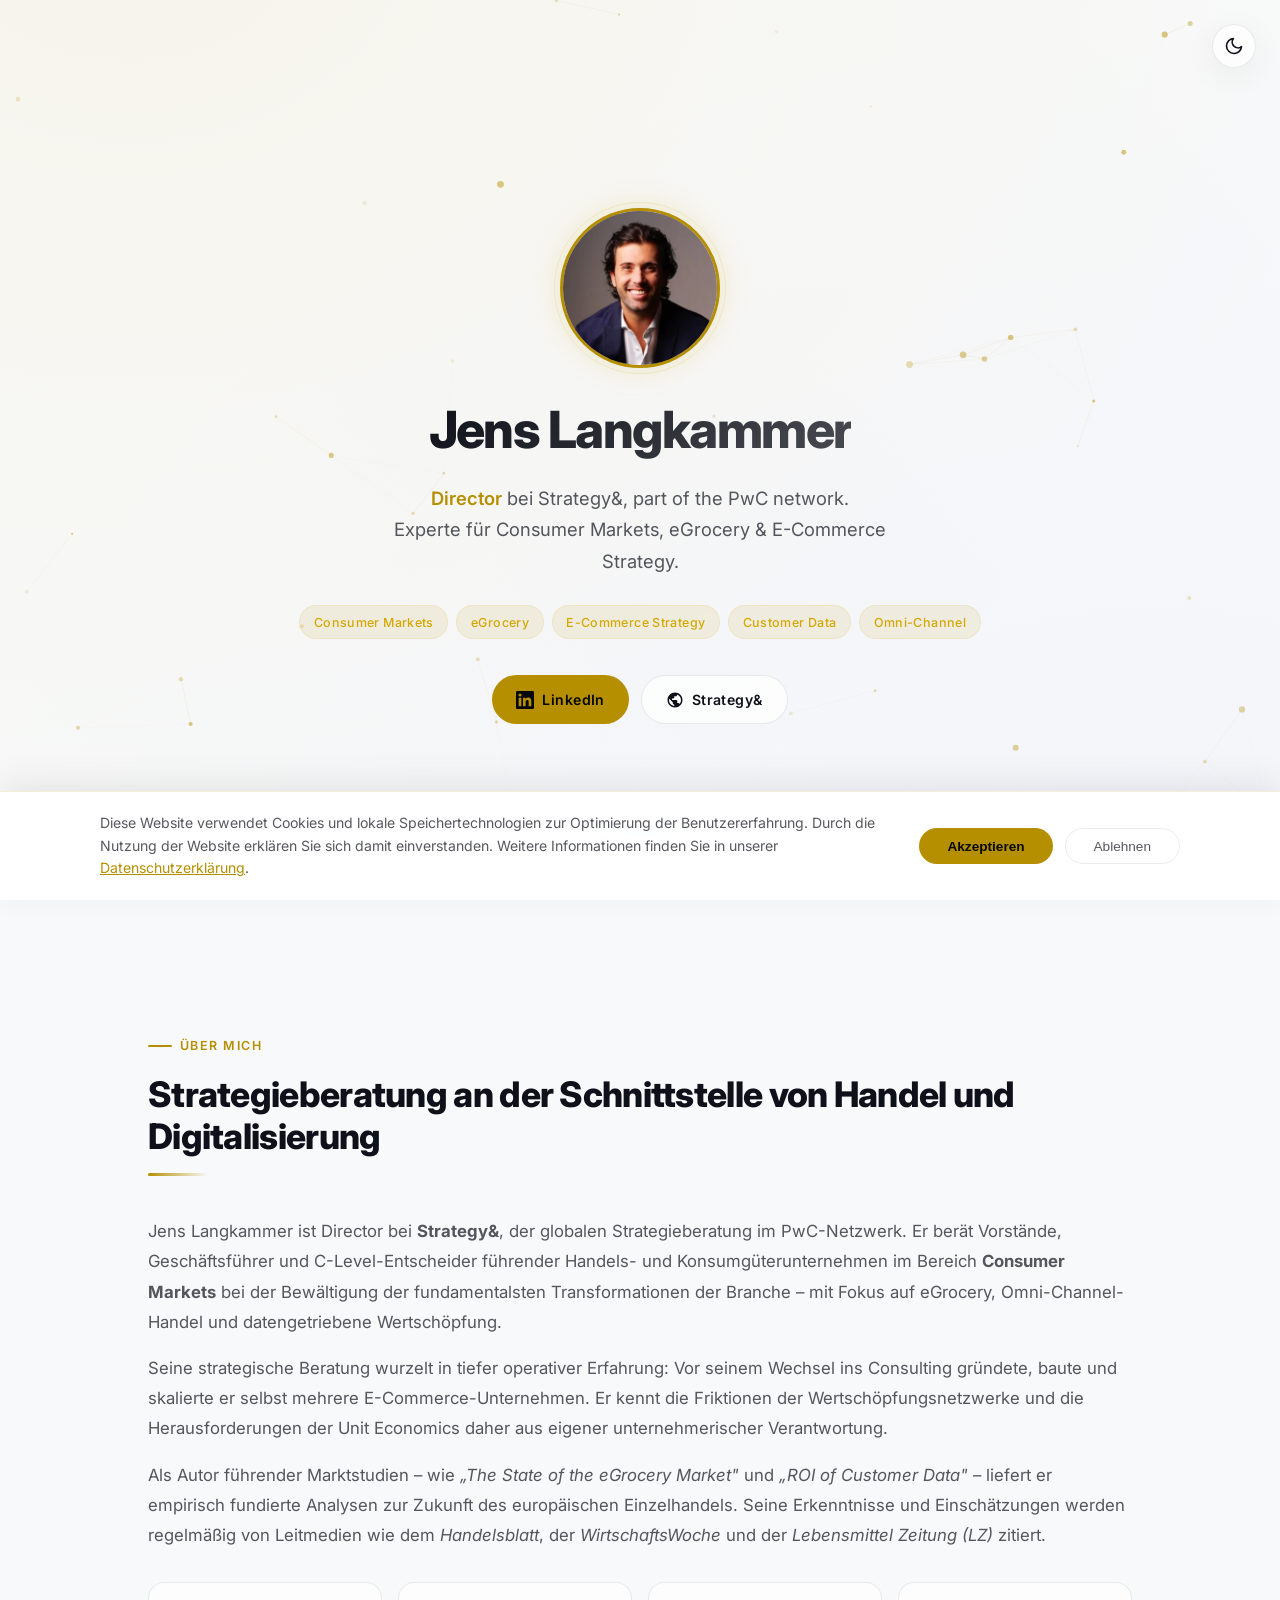
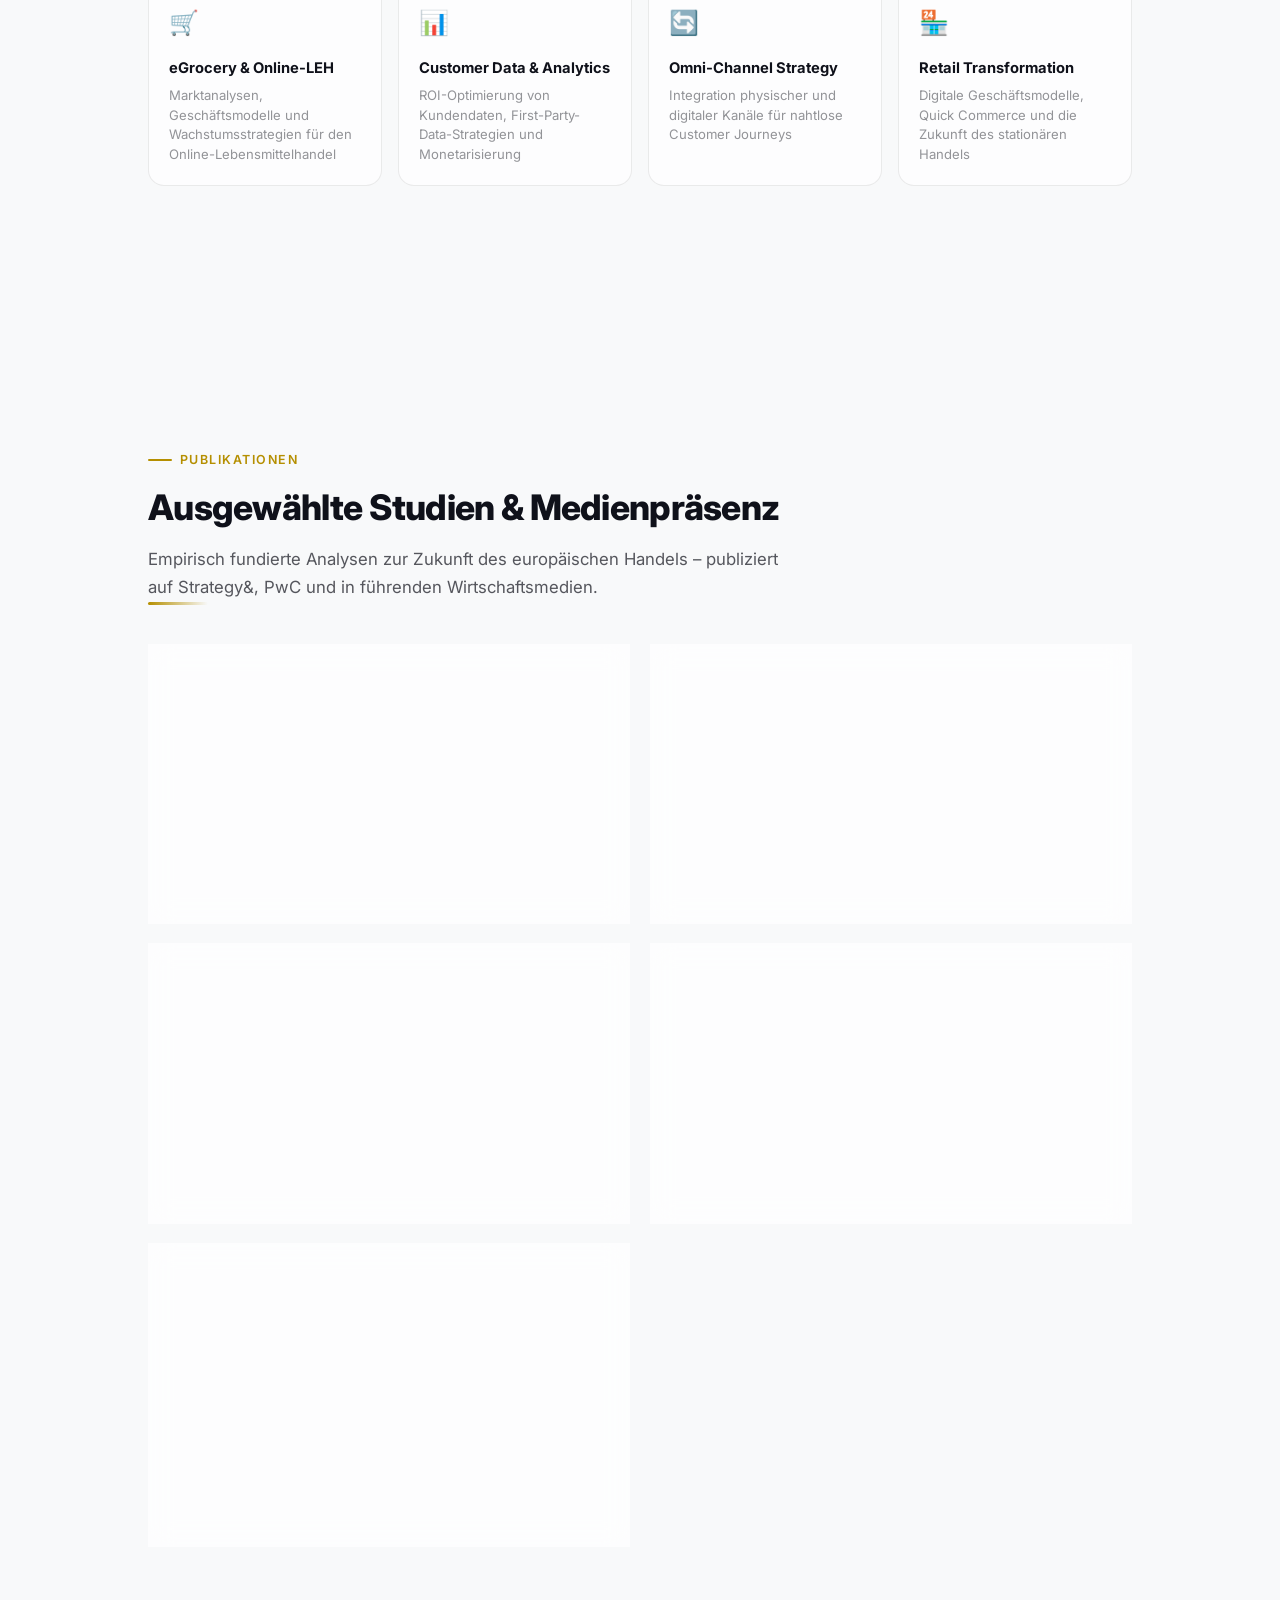
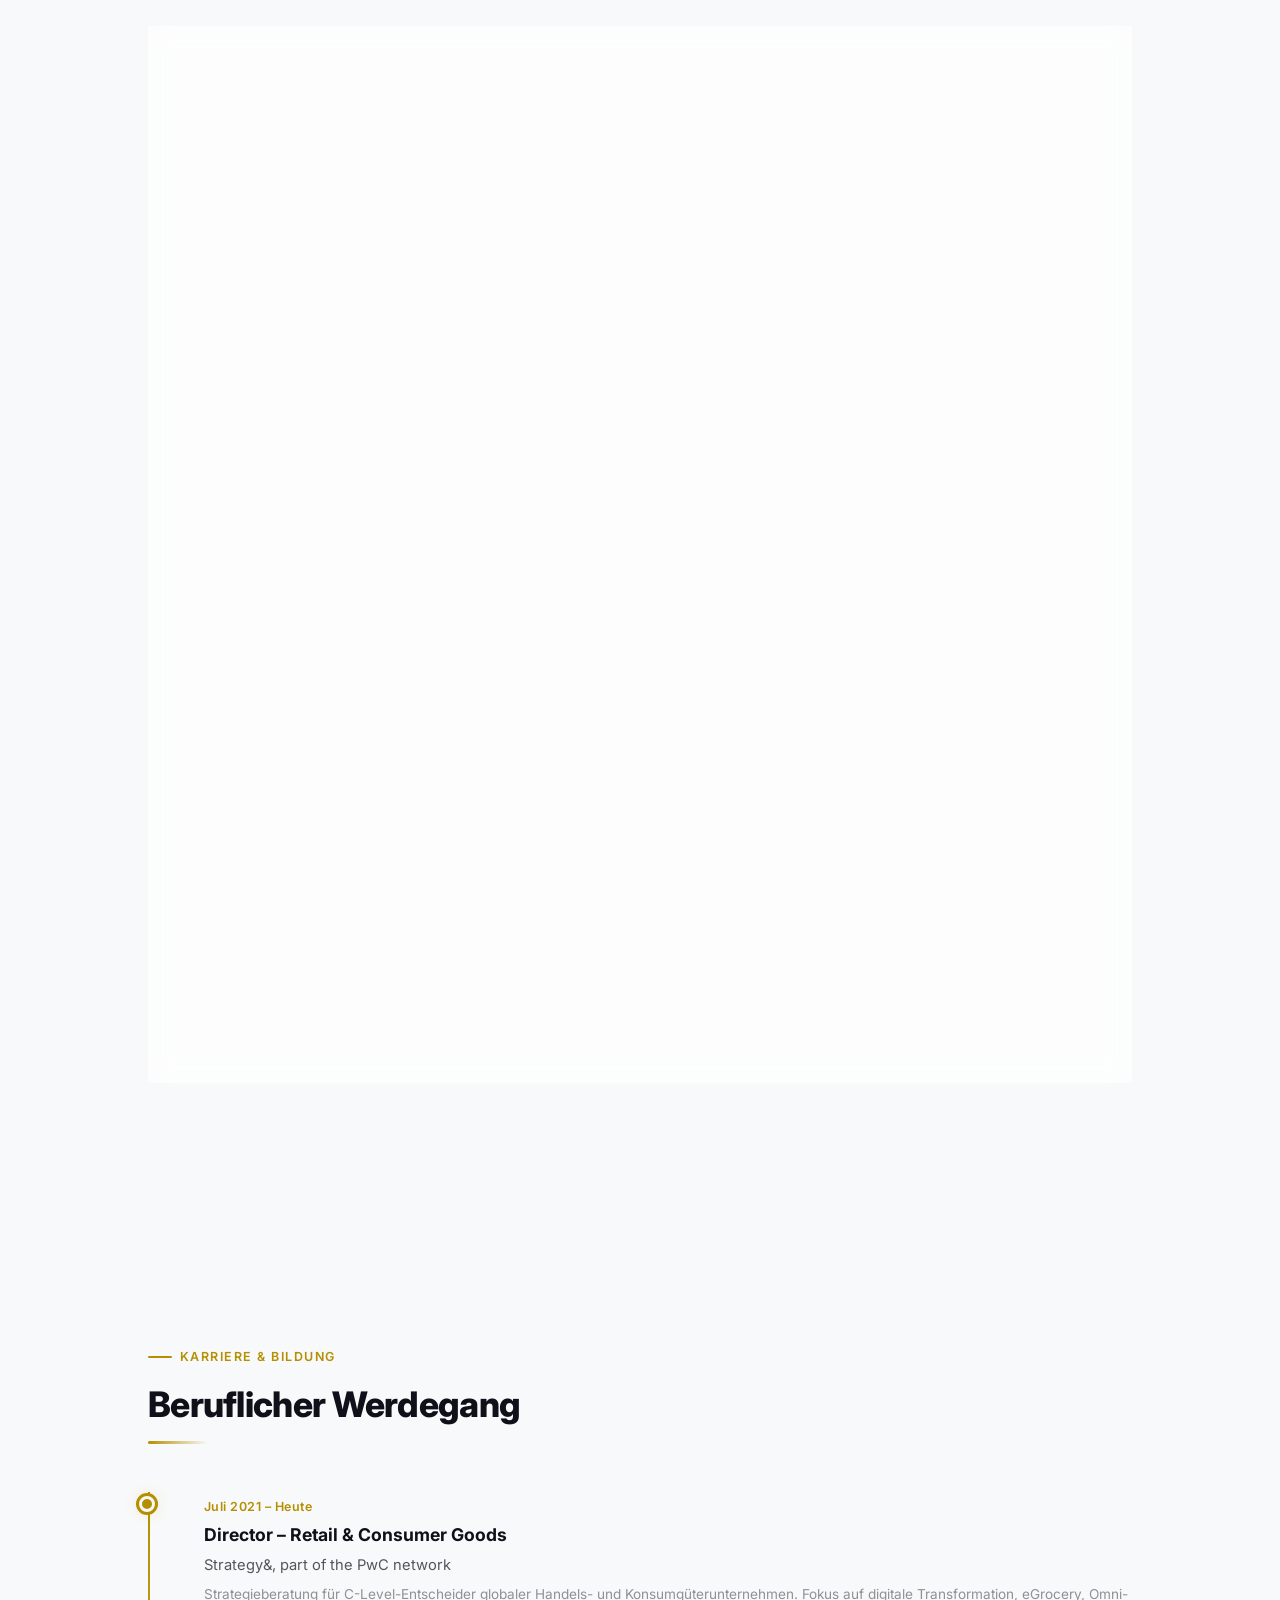
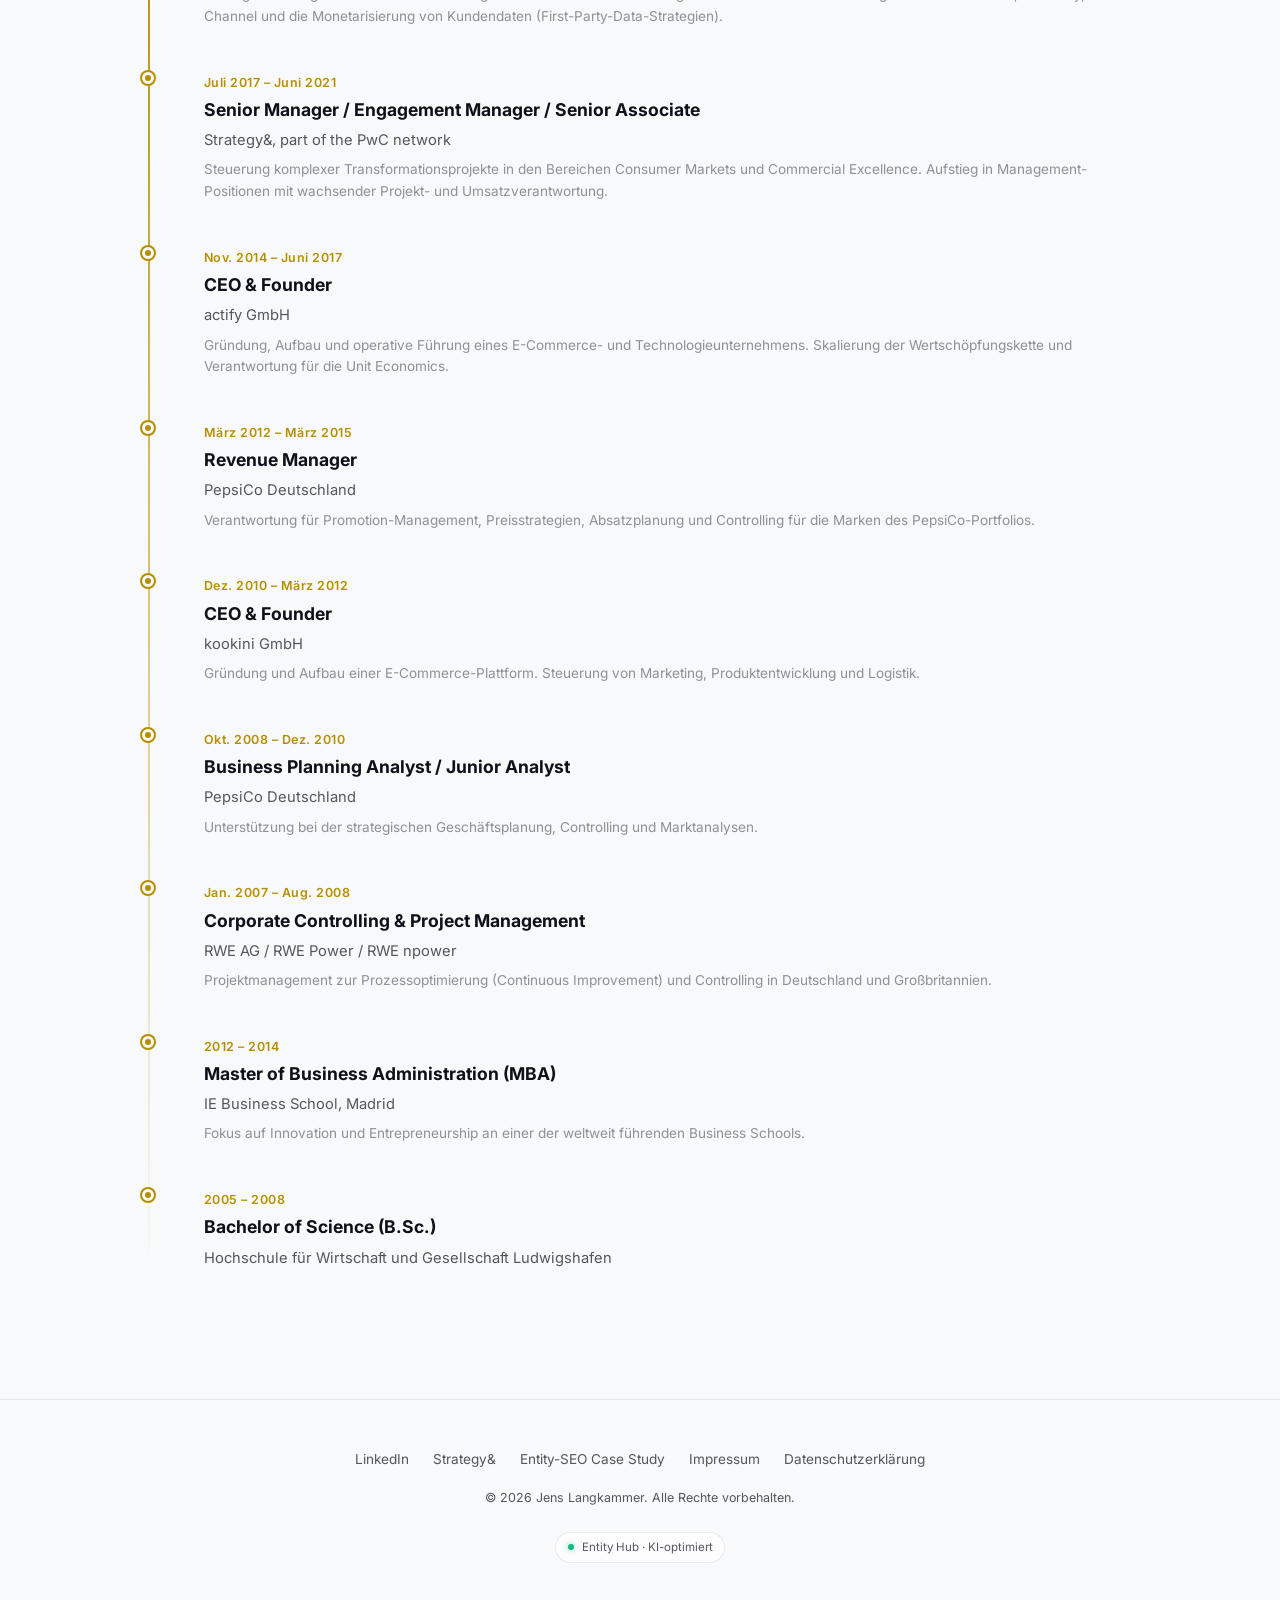
==== index.html @ 4afdd986 "Optimize page load speed: load Google Fonts asynchronously, eliminate forced reflow by removing dyna" ====
<!DOCTYPE html>
<html lang="de" dir="ltr">
<head>
  <meta charset="UTF-8">
  <meta name="viewport" content="width=device-width, initial-scale=1.0">

  <!-- SEO Meta -->
  <title>Jens Langkammer – Director, Strategy&amp; (PwC) | Consumer Markets &amp; eGrocery Experte</title>
  <meta name="description" content="Jens Langkammer ist Director bei Strategy& (PwC). Experte für Consumer Markets, eGrocery und E-Commerce-Strategien in Europa. Autor führender Studien zu eGrocery, Customer Data ROI und Konsumententrends.">
  <meta name="author" content="Jens Langkammer">
  <meta name="robots" content="index, follow">
  <link rel="canonical" href="https://jens-langkammer.de/">

  <!-- Hreflang -->
  <link rel="alternate" hreflang="de" href="https://jens-langkammer.de/">
  <link rel="alternate" hreflang="x-default" href="https://jens-langkammer.de/">

  <!-- Open Graph -->
  <meta property="og:type" content="profile">
  <meta property="og:url" content="https://jens-langkammer.de/">
  <meta property="og:title" content="Jens Langkammer – Director, Strategy& (PwC)">
  <meta property="og:description" content="Consumer Markets & eGrocery Experte. Autor führender Studien bei Strategy& und PwC.">
  <meta property="og:image" content="https://jens-langkammer.de/assets/jens-langkammer.png">
  <meta property="og:locale" content="de_DE">
  <meta property="profile:first_name" content="Jens">
  <meta property="profile:last_name" content="Langkammer">

  <!-- Twitter / X -->
  <meta name="twitter:card" content="summary">
  <meta name="twitter:title" content="Jens Langkammer – Director, Strategy& (PwC)">
  <meta name="twitter:description" content="Consumer Markets & eGrocery Experte. Autor führender Studien bei Strategy& und PwC.">

  <!-- Favicon -->
  <link rel="icon" href="data:image/svg+xml,<svg xmlns='http://www.w3.org/2000/svg' viewBox='0 0 100 100'><rect rx='18' width='100' height='100' fill='%23d4a800'/><text x='50' y='68' text-anchor='middle' font-family='system-ui' font-weight='800' font-size='52' fill='%2307080d'>JL</text></svg>" type="image/svg+xml">

  <!-- Fonts: Inter -->
  <link rel="preconnect" href="https://fonts.googleapis.com">
  <link rel="preconnect" href="https://fonts.gstatic.com" crossorigin>
  <link rel="preload" href="https://fonts.googleapis.com/css2?family=Inter:wght@400;500;600;700;800&display=swap" as="style" onload="this.onload=null;this.rel='stylesheet'">
  <noscript><link rel="stylesheet" href="https://fonts.googleapis.com/css2?family=Inter:wght@400;500;600;700;800&display=swap"></noscript>

  <!-- Theme Loader Script (Prevents FOUT/flash) -->
  <script>
    (function() {
      const theme = localStorage.getItem('theme') || 'light';
      document.documentElement.setAttribute('data-theme', theme);
    })();
  </script>

  <!-- Styles -->
  <link rel="stylesheet" href="styles.css?v=1.8">

  <!-- ======================================================================
       JSON-LD: Consolidated Entity Graph (Schema.org 2.0 Best Practice)
       This establishes Jens Langkammer as a machine-readable entity
       in the Google Knowledge Graph and for AI systems, linking the
       webpage, publications, and his profile together under a single graph.
       ====================================================================== -->
  <script type="application/ld+json">
  {
    "@context": "https://schema.org",
    "@graph": [
      {
        "@type": "Person",
        "@id": "https://jens-langkammer.de/#person",
        "name": "Jens Langkammer",
        "givenName": "Jens",
        "familyName": "Langkammer",
        "jobTitle": "Director",
        "url": "https://jens-langkammer.de/",
        "image": "https://jens-langkammer.de/assets/jens-langkammer.png",
        "description": "Director bei Strategy& (PwC) mit Schwerpunkt Consumer Markets, eGrocery und E-Commerce Strategy. Autor führender Marktstudien zur Zukunft des Lebensmittelhandels in Europa.",
        "worksFor": {
          "@type": "Organization",
          "name": "Strategy&, part of the PwC network",
          "url": "https://www.strategyand.pwc.com/",
          "parentOrganization": {
            "@type": "Organization",
            "name": "PwC",
            "url": "https://www.pwc.com/"
          }
        },
        "sameAs": [
          "https://www.linkedin.com/in/jens-langkammer",
          "https://www.linkedin.com/in/jens-langkammer/details/featured/",
          "https://papers.ssrn.com/sol3/papers.cfm?abstract_id=4687196"
        ],
        "knowsAbout": [
          "Consumer Markets",
          "eGrocery",
          "E-Commerce Strategy",
          "Customer Data ROI",
          "Omni-Channel Strategy",
          "Embedded Insurance",
          "Retail Digitalization",
          "Quick Commerce",
          "Consumer Behavior",
          "Grocery Retail"
        ],
        "knowsLanguage": [
          {
            "@type": "Language",
            "name": "German",
            "alternateName": "de"
          },
          {
            "@type": "Language",
            "name": "English",
            "alternateName": "en"
          },
          {
            "@type": "Language",
            "name": "French",
            "alternateName": "fr"
          },
          {
            "@type": "Language",
            "name": "Spanish",
            "alternateName": "es"
          }
        ],
        "alumniOf": [
          {
            "@type": "EducationalOrganization",
            "name": "IE Business School",
            "url": "https://www.ie.edu/"
          },
          {
            "@type": "EducationalOrganization",
            "name": "Hochschule für Wirtschaft und Gesellschaft Ludwigshafen"
          }
        ],
        "hasCredential": [
          {
            "@type": "EducationalOccupationalCredential",
            "credentialCategory": "degree",
            "name": "Master of Business Administration (MBA)"
          },
          {
            "@type": "EducationalOccupationalCredential",
            "credentialCategory": "degree",
            "name": "Bachelor of Science (B.Sc.)"
          }
        ]
      },
      {
        "@type": "WebPage",
        "@id": "https://jens-langkammer.de/#webpage",
        "url": "https://jens-langkammer.de/",
        "name": "Jens Langkammer – Director, Strategy& (PwC)",
        "description": "Persönlicher Web-Hub von Jens Langkammer: Biografie, Kernkompetenzen und ausgewählte Publikationen.",
        "isPartOf": {
          "@type": "WebSite",
          "@id": "https://jens-langkammer.de/#website",
          "name": "Jens Langkammer Web Hub",
          "url": "https://jens-langkammer.de/"
        },
        "mainEntity": { "@id": "https://jens-langkammer.de/#person" },
        "inLanguage": "de"
      },
      {
        "@type": "ItemList",
        "@id": "https://jens-langkammer.de/#publications",
        "name": "Ausgewählte Publikationen von Jens Langkammer",
        "numberOfItems": 12,
        "itemListElement": [
          {
            "@type": "ListItem",
            "position": 1,
            "item": {
              "@type": "Report",
              "name": "The State of the eGrocery Market",
              "url": "https://www.strategyand.pwc.com/de/en/industries/consumer-markets/the-state-of-the-egrocery-market.html",
              "author": { "@id": "https://jens-langkammer.de/#person" },
              "publisher": { "@type": "Organization", "name": "Strategy&" },
              "datePublished": "2024-11"
            }
          },
          {
            "@type": "ListItem",
            "position": 2,
            "item": {
              "@type": "Report",
              "name": "ROI of Customer Data",
              "url": "https://www.strategyand.pwc.com/de/en/industries/consumer-markets/roi-of-customer-data.html",
              "author": { "@id": "https://jens-langkammer.de/#person" },
              "publisher": { "@type": "Organization", "name": "Strategy&" }
            }
          },
          {
            "@type": "ListItem",
            "position": 3,
            "item": {
              "@type": "Report",
              "name": "The Future of Grocery Shopping",
              "url": "https://www.strategyand.pwc.com/de/en/industries/consumer-markets/future-of-grocery-shopping.html",
              "author": { "@id": "https://jens-langkammer.de/#person" },
              "publisher": { "@type": "Organization", "name": "Strategy&" }
            }
          },
          {
            "@type": "ListItem",
            "position": 4,
            "item": {
              "@type": "Report",
              "name": "Voice of the Consumer Survey 2025",
              "url": "https://www.pwc.de/de/pressemitteilungen/2025/preis-vor-nachhaltigkeit-deutsche-wollen-beim-lebensmittelkauf-sparen.html",
              "author": { "@id": "https://jens-langkammer.de/#person" },
              "publisher": { "@type": "Organization", "name": "PwC Deutschland" },
              "datePublished": "2025"
            }
          },
          {
            "@type": "ListItem",
            "position": 5,
            "item": {
              "@type": "NewsArticle",
              "name": "WirtschaftsWoche: Lieferdienst-Regulierung in Frankreich",
              "url": "https://www.wiwo.de/unternehmen/dienstleister/lieferdienst-warenlager-in-frankreich-vor-dem-aus-dieses-neue-gesetz-stellt-gorillas-und-flink-vor-probleme-in-frankreich/28677718.html",
              "mentions": { "@id": "https://jens-langkammer.de/#person" },
              "publisher": { "@type": "Organization", "name": "WirtschaftsWoche" }
            }
          },
          {
            "@type": "ListItem",
            "position": 6,
            "item": {
              "@type": "Report",
              "name": "GDI-Studie Nr. 55 – Vom Vorsatz zum Teller",
              "url": "https://papers.ssrn.com/sol3/papers.cfm?abstract_id=4687196",
              "author": { "@id": "https://jens-langkammer.de/#person" },
              "publisher": { "@type": "Organization", "name": "SSRN / GDI" }
            }
          },
          {
            "@type": "ListItem",
            "position": 7,
            "item": {
              "@type": "Report",
              "name": "Metaverse after the Hype",
              "url": "https://www.strategyand.pwc.com/de/en/functions/sustainability-strategy/metaverse-after-the-hype.html",
              "author": { "@id": "https://jens-langkammer.de/#person" },
              "publisher": { "@type": "Organization", "name": "Strategy&" }
            }
          },
          {
            "@type": "ListItem",
            "position": 8,
            "item": {
              "@type": "Report",
              "name": "Embedded Insurance with Loyalty Leaders",
              "url": "https://www.strategyand.pwc.com/de/en/industries/financial-services/embedded-insurance-with-loyalty-leaders.html",
              "author": { "@id": "https://jens-langkammer.de/#person" },
              "publisher": { "@type": "Organization", "name": "Strategy&" }
            }
          },
          {
            "@type": "ListItem",
            "position": 9,
            "item": {
              "@type": "Report",
              "name": "Strategy & the Future of Health",
              "url": "https://www.pwc.com/co/es/prensa/Articulos/strategy-and-future-of-health.pdf?utm_source=PwC+Insights",
              "author": { "@id": "https://jens-langkammer.de/#person" },
              "publisher": { "@type": "Organization", "name": "PwC" }
            }
          },
          {
            "@type": "ListItem",
            "position": 10,
            "item": {
              "@type": "NewsArticle",
              "name": "Lebensmittel per Klick",
              "url": "https://www.pwc.de/de/pressemitteilungen/2025/lebensmittel-per-klick-jeder-sechste-euro-landet-im-online-einkaufswagen.html",
              "mentions": { "@id": "https://jens-langkammer.de/#person" },
              "publisher": { "@type": "Organization", "name": "PwC Deutschland" }
            }
          },
          {
            "@type": "ListItem",
            "position": 11,
            "item": {
              "@type": "NewsArticle",
              "name": "Die Presse: Ist Streetwear immer noch cool?",
              "url": "https://www.diepresse.com/18706002/ist-streetwear-immer-noch-cool",
              "mentions": { "@id": "https://jens-langkammer.de/#person" },
              "publisher": { "@type": "Organization", "name": "Die Presse" }
            }
          },
          {
            "@type": "ListItem",
            "position": 12,
            "item": {
              "@type": "NewsArticle",
              "name": "Neuhandeln.de: E-Commerce Trends",
              "url": "https://www.neuhandeln.de/beitraege/db/371079SUR.html",
              "mentions": { "@id": "https://jens-langkammer.de/#person" },
              "publisher": { "@type": "Organization", "name": "Neuhandeln.de" }
            }
          }
        ]
      }
    ]
  }
  </script>

</head>
<body>

  <!-- Theme Toggle Button -->
  <button id="themeToggle" class="theme-toggle" aria-label="Farbschema umschalten">
    <!-- Sun Icon (visible in light mode) -->
    <svg class="theme-toggle-icon theme-toggle-icon--sun" viewBox="0 0 24 24" fill="none" stroke="currentColor" stroke-width="2" stroke-linecap="round" stroke-linejoin="round">
      <circle cx="12" cy="12" r="5"></circle>
      <line x1="12" y1="1" x2="12" y2="3"></line>
      <line x1="12" y1="21" x2="12" y2="23"></line>
      <line x1="4.22" y1="4.22" x2="5.64" y2="5.64"></line>
      <line x1="18.36" y1="18.36" x2="19.78" y2="19.78"></line>
      <line x1="1" y1="12" x2="3" y2="12"></line>
      <line x1="21" y1="12" x2="23" y2="12"></line>
      <line x1="4.22" y1="19.78" x2="5.64" y2="18.36"></line>
      <line x1="18.36" y1="5.64" x2="19.78" y2="4.22"></line>
    </svg>
    <!-- Moon Icon (visible in dark mode) -->
    <svg class="theme-toggle-icon theme-toggle-icon--moon" viewBox="0 0 24 24" fill="none" stroke="currentColor" stroke-width="2" stroke-linecap="round" stroke-linejoin="round">
      <path d="M21 12.79A9 9 0 1 1 11.21 3 7 7 0 0 0 21 12.79z"></path>
    </svg>
  </button>

  <!-- ===== HERO ===== -->
  <section class="hero" id="hero">
    <canvas id="particle-canvas" aria-hidden="true"></canvas>

    <div class="hero-content">
      <div class="hero-photo-wrapper">
        <img class="hero-photo" src="assets/jens-langkammer.webp?v=1.5" alt="Jens Langkammer Portrait" width="160" height="160">
        <div class="hero-photo-ring" aria-hidden="true"></div>
      </div>

      <h1 class="hero-name">Jens Langkammer</h1>

      <p class="hero-title">
        <strong>Director</strong> bei Strategy&amp;, part of the PwC network.<br>
        Experte für Consumer Markets, eGrocery &amp; E-Commerce Strategy.
      </p>

      <div class="hero-tags" aria-label="Kernkompetenzen">
        <span class="hero-tag">Consumer Markets</span>
        <span class="hero-tag">eGrocery</span>
        <span class="hero-tag">E-Commerce Strategy</span>
        <span class="hero-tag">Customer Data</span>
        <span class="hero-tag">Omni-Channel</span>
      </div>

      <div class="hero-links">
        <a href="https://www.linkedin.com/in/jens-langkammer" class="hero-link hero-link--primary" target="_blank" rel="noopener noreferrer" aria-label="LinkedIn-Profil von Jens Langkammer">
          <svg viewBox="0 0 24 24" aria-hidden="true"><path d="M20.447 20.452h-3.554v-5.569c0-1.328-.027-3.037-1.852-3.037-1.853 0-2.136 1.445-2.136 2.939v5.667H9.351V9h3.414v1.561h.046c.477-.9 1.637-1.85 3.37-1.85 3.601 0 4.267 2.37 4.267 5.455v6.286zM5.337 7.433a2.062 2.062 0 01-2.063-2.065 2.064 2.064 0 112.063 2.065zm1.782 13.019H3.555V9h3.564v11.452zM22.225 0H1.771C.792 0 0 .774 0 1.729v20.542C0 23.227.792 24 1.771 24h20.451C23.2 24 24 23.227 24 22.271V1.729C24 .774 23.2 0 22.222 0h.003z"/></svg>
          LinkedIn
        </a>
        <a href="https://www.strategyand.pwc.com/de/de.html" class="hero-link hero-link--secondary" target="_blank" rel="noopener noreferrer" aria-label="Strategy&amp; Deutschland">
          <svg viewBox="0 0 24 24" aria-hidden="true"><path d="M12 2C6.48 2 2 6.48 2 12s4.48 10 10 10 10-4.48 10-10S17.52 2 12 2zm-1 17.93c-3.95-.49-7-3.85-7-7.93 0-.62.08-1.21.21-1.79L9 15v1c0 1.1.9 2 2 2v1.93zm6.9-2.54c-.26-.81-1-1.39-1.9-1.39h-1v-3c0-.55-.45-1-1-1H8v-2h2c.55 0 1-.45 1-1V7h2c1.1 0 2-.9 2-2v-.41c2.93 1.19 5 4.06 5 7.41 0 2.08-.8 3.97-2.1 5.39z" fill="currentColor"/></svg>
          Strategy&amp;
        </a>
      </div>
    </div>

    <div class="hero-scroll-hint" aria-hidden="true">
      <span>Mehr erfahren</span>
      <div class="chevron"></div>
    </div>
  </section>

  <main>

    <!-- ===== ABOUT ===== -->
    <section class="section" id="about">
      <div class="container">
        <div class="reveal">
          <span class="section-label">Über mich</span>
          <h2 class="section-heading">Strategieberatung an der Schnittstelle von Handel und Digitalisierung</h2>
          <hr class="section-divider">
        </div>

        <div class="about-grid">
          <div class="about-text reveal reveal-delay-1">
            <p>
              Jens Langkammer ist Director bei <strong>Strategy&amp;</strong>, der globalen Strategieberatung im PwC-Netzwerk. Er berät Vorstände, Geschäftsführer und C-Level-Entscheider führender Handels- und Konsumgüterunternehmen im Bereich <strong>Consumer Markets</strong> bei der Bewältigung der fundamentalsten Transformationen der Branche – mit Fokus auf eGrocery, Omni-Channel-Handel und datengetriebene Wertschöpfung.
            </p>
            <p>
              Seine strategische Beratung wurzelt in tiefer operativer Erfahrung: Vor seinem Wechsel ins Consulting gründete, baute und skalierte er selbst mehrere E-Commerce-Unternehmen. Er kennt die Friktionen der Wertschöpfungsnetzwerke und die Herausforderungen der Unit Economics daher aus eigener unternehmerischer Verantwortung.
            </p>
            <p>
              Als Autor führender Marktstudien – wie <em>„The State of the eGrocery Market"</em> und <em>„ROI of Customer Data"</em> – liefert er empirisch fundierte Analysen zur Zukunft des europäischen Einzelhandels. Seine Erkenntnisse und Einschätzungen werden regelmäßig von Leitmedien wie dem <em>Handelsblatt</em>, der <em>WirtschaftsWoche</em> und der <em>Lebensmittel Zeitung (LZ)</em> zitiert.
            </p>
          </div>
        </div>

        <div class="competence-grid">
          <div class="competence-card reveal reveal-delay-1">
            <div class="competence-icon">🛒</div>
            <h3>eGrocery &amp; Online-LEH</h3>
            <p>Marktanalysen, Geschäftsmodelle und Wachstumsstrategien für den Online-Lebensmittelhandel</p>
          </div>
          <div class="competence-card reveal reveal-delay-2">
            <div class="competence-icon">📊</div>
            <h3>Customer Data &amp; Analytics</h3>
            <p>ROI-Optimierung von Kundendaten, First-Party-Data-Strategien und Monetarisierung</p>
          </div>
          <div class="competence-card reveal reveal-delay-3">
            <div class="competence-icon">🔄</div>
            <h3>Omni-Channel Strategy</h3>
            <p>Integration physischer und digitaler Kanäle für nahtlose Customer Journeys</p>
          </div>
          <div class="competence-card reveal reveal-delay-4">
            <div class="competence-icon">🏪</div>
            <h3>Retail Transformation</h3>
            <p>Digitale Geschäftsmodelle, Quick Commerce und die Zukunft des stationären Handels</p>
          </div>
        </div>
      </div>
    </section>

    <!-- ===== PUBLICATIONS ===== -->
    <section class="section" id="publications">
      <div class="container">
        <div class="reveal">
          <span class="section-label">Publikationen</span>
          <h2 class="section-heading">Ausgewählte Studien &amp; Medienpräsenz</h2>
          <p class="section-description">Empirisch fundierte Analysen zur Zukunft des europäischen Handels – publiziert auf Strategy&amp;, PwC und in führenden Wirtschaftsmedien.</p>
          <hr class="section-divider">
        </div>

        <div class="publications-grid">

          <!-- Publication 1: eGrocery Study -->
          <a href="https://www.strategyand.pwc.com/de/en/industries/consumer-markets/the-state-of-the-egrocery-market.html" class="pub-card reveal reveal-delay-1" target="_blank" rel="noopener noreferrer">
            <span class="pub-badge">📄 Studie</span>
            <h3>The State of the eGrocery Market</h3>
            <p>Umfassende Analyse des europäischen Online-Lebensmittelhandels: Marktdynamik, Effizienzmodelle und Zukunftsprognosen nach dem Post-Pandemie-Slowdown.</p>
            <div class="pub-source">
              <span class="pub-source-icon">S&amp;</span>
              Strategy&amp; · November 2024
              <span class="pub-arrow">→</span>
            </div>
          </a>

          <!-- Publication 2: Customer Data ROI -->
          <a href="https://www.strategyand.pwc.com/de/en/industries/consumer-markets/roi-of-customer-data.html" class="pub-card reveal reveal-delay-2" target="_blank" rel="noopener noreferrer">
            <span class="pub-badge">📄 Studie</span>
            <h3>ROI of Customer Data</h3>
            <p>Wie Handelsunternehmen den monetären Wert ihrer Kundendaten systematisch hebeln und First-Party-Data-Strategien gewinnbringend einsetzen.</p>
            <div class="pub-source">
              <span class="pub-source-icon">S&amp;</span>
              Strategy&amp;
              <span class="pub-arrow">→</span>
            </div>
          </a>

          <!-- Publication 3: Future of Grocery -->
          <a href="https://www.strategyand.pwc.com/de/en/industries/consumer-markets/future-of-grocery-shopping.html" class="pub-card reveal reveal-delay-3" target="_blank" rel="noopener noreferrer">
            <span class="pub-badge">📄 Studie</span>
            <h3>The Future of Grocery Shopping</h3>
            <p>Strategische Analyse der Transformation im Lebensmitteleinzelhandel: Fulfillment-Technologien, Digital Natives und die Konvergenz von Online- und Offline-Kanälen.</p>
            <div class="pub-source">
              <span class="pub-source-icon">S&amp;</span>
              Strategy&amp;
              <span class="pub-arrow">→</span>
            </div>
          </a>

          <!-- Publication 4: Voice of Consumer -->
          <a href="https://www.pwc.de/de/pressemitteilungen/2025/preis-vor-nachhaltigkeit-deutsche-wollen-beim-lebensmittelkauf-sparen.html" class="pub-card reveal reveal-delay-4" target="_blank" rel="noopener noreferrer">
            <span class="pub-badge">📊 Survey</span>
            <h3>Voice of the Consumer Survey 2025</h3>
            <p>Empirische Primärdaten zum veränderten Konsumverhalten in Deutschland: Preisbewusstsein, Nachhaltigkeit und Einkaufspräferenzen im Lebensmittelhandel.</p>
            <div class="pub-source">
              <span class="pub-source-icon">PwC</span>
              PwC Deutschland · 2025
              <span class="pub-arrow">→</span>
            </div>
          </a>

          <!-- Publication 5: WiWo Citation -->
          <a href="https://www.wiwo.de/unternehmen/dienstleister/lieferdienst-warenlager-in-frankreich-vor-dem-aus-dieses-neue-gesetz-stellt-gorillas-und-flink-vor-probleme-in-frankreich/28677718.html" class="pub-card reveal reveal-delay-5" target="_blank" rel="noopener noreferrer">
            <span class="pub-badge">🗞️ Medienzitat</span>
            <h3>WirtschaftsWoche: Lieferdienst-Regulierung in Frankreich</h3>
            <p>Expertenzitat zur regulatorischen Zukunft von Quick-Commerce-Modellen (Dark Stores) im europäischen Vergleich und den Implikationen für Gorillas, Flink &amp; Co.</p>
            <div class="pub-source">
              <span class="pub-source-icon">W</span>
              WirtschaftsWoche
              <span class="pub-arrow">→</span>
            </div>
          </a>

        </div>

        <!-- Additional Links (19 Links requirement integration) -->
        <div class="additional-links-container reveal">
          <h3 class="additional-links-title">Weitere Beiträge &amp; Social Insights</h3>
          <div class="additional-links-grid">
            
            <!-- Column 1: Studies & Reports -->
            <div class="links-column">
              <h4><span class="column-icon">📚</span> Studien &amp; Fachberichte</h4>
              <ul class="links-list">
                <li>
                  <a href="https://papers.ssrn.com/sol3/papers.cfm?abstract_id=4687196" target="_blank" rel="noopener noreferrer">
                    GDI-Studie Nr. 55 – Vom Vorsatz zum Teller
                    <span class="link-meta">Wissenschaftliches SSRN Paper (ID 4687196)</span>
                  </a>
                </li>
                <li>
                  <a href="https://www.strategyand.pwc.com/de/en/functions/sustainability-strategy/metaverse-after-the-hype.html" target="_blank" rel="noopener noreferrer">
                    Metaverse after the Hype
                    <span class="link-meta">Strategy&amp; Nachhaltigkeitsstudie</span>
                  </a>
                </li>
                <li>
                  <a href="https://www.strategyand.pwc.com/de/en/industries/financial-services/embedded-insurance-with-loyalty-leaders.html" target="_blank" rel="noopener noreferrer">
                    Embedded Insurance with Loyalty Leaders
                    <span class="link-meta">Strategy&amp; Financial Services Report</span>
                  </a>
                </li>
                <li>
                  <a href="https://www.pwc.com/co/es/prensa/Articulos/strategy-and-future-of-health.pdf?utm_source=PwC+Insights" target="_blank" rel="noopener noreferrer">
                    Strategy &amp; the Future of Health
                    <span class="link-meta">PwC Global Healthcare Study (PDF)</span>
                  </a>
                </li>
                <li>
                  <a href="https://www.pwc.de/de/pressemitteilungen/2025/lebensmittel-per-klick-jeder-sechste-euro-landet-im-online-einkaufswagen.html" target="_blank" rel="noopener noreferrer">
                    Lebensmittel per Klick – Marktwachstum
                    <span class="link-meta">PwC E-Commerce Pressemitteilung</span>
                  </a>
                </li>
                <li>
                  <a href="https://www.pwc.de/de/handel-und-konsumguter/voice-of-the-consumer-survey-2025.pdf" target="_blank" rel="noopener noreferrer">
                    Voice of the Consumer Survey 2025
                    <span class="link-meta">PwC Konsumentenreport (Vollständiges PDF)</span>
                  </a>
                </li>
              </ul>
            </div>
            
            <!-- Column 2: Media & Articles -->
            <div class="links-column">
              <h4><span class="column-icon">🗞️</span> Medienpräsenz &amp; Fachartikel</h4>
              <ul class="links-list">
                <li>
                  <a href="https://www.diepresse.com/18706002/ist-streetwear-immer-noch-cool" target="_blank" rel="noopener noreferrer">
                    Die Presse: Ist Streetwear immer noch cool?
                    <span class="link-meta">Konsumtrends &amp; Streetwear-Marktanalyse</span>
                  </a>
                </li>
                <li>
                  <a href="https://www.neuhandeln.de/beitraege/db/371079SUR.html" target="_blank" rel="noopener noreferrer">
                    Neuhandeln.de: E-Commerce Trends
                    <span class="link-meta">Branchenbeitrag zu Handelsmodellen</span>
                  </a>
                </li>
              </ul>
            </div>
            
            <!-- Column 3: LinkedIn & Partner Updates -->
            <div class="links-column">
              <h4><span class="column-icon">💬</span> LinkedIn &amp; Netzwerk-Updates</h4>
              <ul class="links-list">
                <li>
                  <a href="https://www.linkedin.com/in/jens-langkammer/details/featured/" target="_blank" rel="noopener noreferrer">
                    Jens Langkammer: Fokus-Themen &amp; Beiträge
                    <span class="link-meta">LinkedIn Featured Section</span>
                  </a>
                </li>
                <li>
                  <a href="https://www.linkedin.com/posts/andreas-spaene_strategy-the-future-of-grocery-shopping-activity-6976193400203059200-uLg3/?originalSubdomain=ch" target="_blank" rel="noopener noreferrer">
                    Andreas Späne (Partner): Future of Grocery Shopping
                    <span class="link-meta">Fachempfehlung &amp; Diskussion auf LinkedIn</span>
                  </a>
                </li>
                <li>
                  <a href="https://www.linkedin.com/feed/update/urn:li:activity:7061766765919236097/" target="_blank" rel="noopener noreferrer">
                    Consumer Behavior &amp; Retail Strategy Update
                    <span class="link-meta">LinkedIn Update</span>
                  </a>
                </li>
                <li>
                  <a href="https://www.linkedin.com/feed/update/urn:li:activity:7186995974907527168/" target="_blank" rel="noopener noreferrer">
                    eGrocery Market &amp; Digitalization Developments
                    <span class="link-meta">LinkedIn Update</span>
                  </a>
                </li>
                <li>
                  <a href="https://www.linkedin.com/feed/update/urn:li:activity:7315259711858049026/" target="_blank" rel="noopener noreferrer">
                    Customer Data ROI &amp; Value Creation
                    <span class="link-meta">LinkedIn Update</span>
                  </a>
                </li>
                <li>
                  <a href="https://www.linkedin.com/feed/update/urn:li:activity:7312369440891850752/" target="_blank" rel="noopener noreferrer">
                    Omni-Channel fulfillment &amp; Delivery Logistics
                    <span class="link-meta">LinkedIn Update</span>
                  </a>
                </li>
              </ul>
            </div>
            
          </div>
        </div>

      </div>
    </section>

    <!-- ===== CAREER TIMELINE ===== -->
    <section class="section" id="career">
      <div class="container">
        <div class="reveal">
          <span class="section-label">Karriere &amp; Bildung</span>
          <h2 class="section-heading">Beruflicher Werdegang</h2>
          <hr class="section-divider">
        </div>

        <div class="timeline reveal reveal-delay-1">
          
          <!-- Strategy& Director -->
          <div class="timeline-item">
            <div class="timeline-dot"></div>
            <span class="timeline-date">Juli 2021 – Heute</span>
            <div class="timeline-role">Director – Retail &amp; Consumer Goods</div>
            <div class="timeline-company">Strategy&amp;, part of the PwC network</div>
            <div class="timeline-desc">Strategieberatung für C-Level-Entscheider globaler Handels- und Konsumgüterunternehmen. Fokus auf digitale Transformation, eGrocery, Omni-Channel und die Monetarisierung von Kundendaten (First-Party-Data-Strategien).</div>
          </div>

          <!-- Strategy& Manager roles -->
          <div class="timeline-item">
            <div class="timeline-dot"></div>
            <span class="timeline-date">Juli 2017 – Juni 2021</span>
            <div class="timeline-role">Senior Manager / Engagement Manager / Senior Associate</div>
            <div class="timeline-company">Strategy&amp;, part of the PwC network</div>
            <div class="timeline-desc">Steuerung komplexer Transformationsprojekte in den Bereichen Consumer Markets und Commercial Excellence. Aufstieg in Management-Positionen mit wachsender Projekt- und Umsatzverantwortung.</div>
          </div>

          <!-- actify GmbH -->
          <div class="timeline-item">
            <div class="timeline-dot"></div>
            <span class="timeline-date">Nov. 2014 – Juni 2017</span>
            <div class="timeline-role">CEO &amp; Founder</div>
            <div class="timeline-company">actify GmbH</div>
            <div class="timeline-desc">Gründung, Aufbau und operative Führung eines E-Commerce- und Technologieunternehmens. Skalierung der Wertschöpfungskette und Verantwortung für die Unit Economics.</div>
          </div>

          <!-- PepsiCo Revenue Manager -->
          <div class="timeline-item">
            <div class="timeline-dot"></div>
            <span class="timeline-date">März 2012 – März 2015</span>
            <div class="timeline-role">Revenue Manager</div>
            <div class="timeline-company">PepsiCo Deutschland</div>
            <div class="timeline-desc">Verantwortung für Promotion-Management, Preisstrategien, Absatzplanung und Controlling für die Marken des PepsiCo-Portfolios.</div>
          </div>

          <!-- kookini GmbH -->
          <div class="timeline-item">
            <div class="timeline-dot"></div>
            <span class="timeline-date">Dez. 2010 – März 2012</span>
            <div class="timeline-role">CEO &amp; Founder</div>
            <div class="timeline-company">kookini GmbH</div>
            <div class="timeline-desc">Gründung und Aufbau einer E-Commerce-Plattform. Steuerung von Marketing, Produktentwicklung und Logistik.</div>
          </div>

          <!-- PepsiCo Analyst -->
          <div class="timeline-item">
            <div class="timeline-dot"></div>
            <span class="timeline-date">Okt. 2008 – Dez. 2010</span>
            <div class="timeline-role">Business Planning Analyst / Junior Analyst</div>
            <div class="timeline-company">PepsiCo Deutschland</div>
            <div class="timeline-desc">Unterstützung bei der strategischen Geschäftsplanung, Controlling und Marktanalysen.</div>
          </div>

          <!-- RWE -->
          <div class="timeline-item">
            <div class="timeline-dot"></div>
            <span class="timeline-date">Jan. 2007 – Aug. 2008</span>
            <div class="timeline-role">Corporate Controlling &amp; Project Management</div>
            <div class="timeline-company">RWE AG / RWE Power / RWE npower</div>
            <div class="timeline-desc">Projektmanagement zur Prozessoptimierung (Continuous Improvement) und Controlling in Deutschland und Großbritannien.</div>
          </div>

          <!-- IE Business School -->
          <div class="timeline-item">
            <div class="timeline-dot"></div>
            <span class="timeline-date">2012 – 2014</span>
            <div class="timeline-role">Master of Business Administration (MBA)</div>
            <div class="timeline-company">IE Business School, Madrid</div>
            <div class="timeline-desc">Fokus auf Innovation und Entrepreneurship an einer der weltweit führenden Business Schools.</div>
          </div>

          <!-- Hochschule Ludwigshafen -->
          <div class="timeline-item">
            <div class="timeline-dot"></div>
            <span class="timeline-date">2005 – 2008</span>
            <div class="timeline-role">Bachelor of Science (B.Sc.)</div>
            <div class="timeline-company">Hochschule für Wirtschaft und Gesellschaft Ludwigshafen</div>
          </div>
        </div>
      </div>
    </section>

  </main>

  <!-- ===== FOOTER ===== -->
  <footer class="footer">
    <div class="container">
      <div class="footer-inner">
        <div class="footer-links">
          <a href="https://www.linkedin.com/in/jens-langkammer" target="_blank" rel="noopener noreferrer">LinkedIn</a>
          <a href="https://www.strategyand.pwc.com/de/de.html" target="_blank" rel="noopener noreferrer">Strategy&amp;</a>
          <a href="https://www.pragma-code.de/blog-entity-seo-consulting" target="_blank" rel="noopener noreferrer">Entity-SEO Case Study</a>
          <a href="impressum.html">Impressum</a>
          <a href="datenschutz.html">Datenschutzerklärung</a>
        </div>
        <p class="footer-copy">&copy; 2026 Jens Langkammer. Alle Rechte vorbehalten.</p>
        <div class="footer-badge">
          <span class="dot"></span>
          Entity Hub · KI-optimiert
        </div>
      </div>
    </div>
  </footer>

  <!-- ===== COOKIE BANNER ===== -->
  <div id="cookieBanner" class="cookie-banner">
    <div class="cookie-content">
      <p>
        Diese Website verwendet Cookies und lokale Speichertechnologien zur Optimierung der Benutzererfahrung. Durch die Nutzung der Website erklären Sie sich damit einverstanden. Weitere Informationen finden Sie in unserer <a href="datenschutz.html">Datenschutzerklärung</a>.
      </p>
      <div class="cookie-buttons">
        <button id="acceptCookies" class="cookie-accept">Akzeptieren</button>
        <button id="declineCookies" class="cookie-decline">Ablehnen</button>
      </div>
    </div>
  </div>

  <!-- Scripts -->
  <script src="script.js?v=1.8" defer></script>

</body>
</html>
---- styles.css ----
/* ==========================================================================
   Jens Langkammer – Personal Web Hub
   Design System & Styles
   ========================================================================== */

/* ---------- Design Tokens ---------- */
:root {
  /* Colors – Light Mode (default) */
  --bg-primary: #f8f9fa;
  --bg-secondary: #ffffff;
  --bg-card: rgba(0, 0, 0, 0.02);
  --bg-card-hover: rgba(0, 0, 0, 0.04);
  --bg-glass: rgba(255, 255, 255, 0.7);
  --border-glass: rgba(0, 0, 0, 0.08);
  --border-glass-hover: rgba(181, 143, 0, 0.35);

  --gold-primary: #b58f00;
  --gold-light: #d4a800;
  --gold-muted: rgba(181, 143, 0, 0.1);
  --gold-glow: rgba(181, 143, 0, 0.15);

  --text-primary: #0f111a;
  --text-secondary: rgba(15, 17, 26, 0.7);
  --text-muted: rgba(15, 17, 26, 0.45);
  --text-gradient-end: rgba(15, 17, 26, 0.75);

  /* UI Specific */
  --bg-cookie-banner: rgba(255, 255, 255, 0.95);
  --shadow-cookie: 0 -8px 32px rgba(0, 0, 0, 0.08);

  /* Typography */
  --font-sans: 'Inter', -apple-system, BlinkMacSystemFont, 'Segoe UI', Roboto, sans-serif;
  --font-mono: 'JetBrains Mono', 'Fira Code', monospace;

  /* Spacing */
  --section-gap: 8rem;
  --card-padding: 2rem;
  --container-max: 1080px;
  --gutter: clamp(1.25rem, 4vw, 3rem);

  /* Radius */
  --radius-sm: 12px;
  --radius-md: 16px;
  --radius-lg: 24px;
  --radius-pill: 9999px;

  /* Shadows */
  --shadow-card: 0 8px 32px rgba(0, 0, 0, 0.06);
  --shadow-glow: 0 0 40px rgba(181, 143, 0, 0.04);

  /* Transitions */
  --ease-out: cubic-bezier(0.16, 1, 0.3, 1);
  --duration-fast: 0.2s;
  --duration-normal: 0.4s;
  --duration-slow: 0.7s;
}

[data-theme="dark"] {
  /* Colors – Dark Theme */
  --bg-primary: #07080d;
  --bg-secondary: #0d0f16;
  --bg-card: rgba(255, 255, 255, 0.03);
  --bg-card-hover: rgba(255, 255, 255, 0.06);
  --bg-glass: rgba(255, 255, 255, 0.04);
  --border-glass: rgba(255, 255, 255, 0.08);
  --border-glass-hover: rgba(212, 168, 0, 0.3);

  --gold-primary: #d4a800;
  --gold-light: #ffcc00;
  --gold-muted: rgba(212, 168, 0, 0.15);
  --gold-glow: rgba(212, 168, 0, 0.25);

  --text-primary: #f0f0f2;
  --text-secondary: rgba(240, 240, 242, 0.7);
  --text-muted: rgba(240, 240, 242, 0.45);
  --text-gradient-end: rgba(240, 240, 242, 0.75);

  /* UI Specific */
  --bg-cookie-banner: rgba(13, 15, 22, 0.97);
  --shadow-cookie: 0 -8px 32px rgba(0, 0, 0, 0.4);

  /* Shadows */
  --shadow-card: 0 8px 32px rgba(0, 0, 0, 0.3);
  --shadow-glow: 0 0 40px rgba(212, 168, 0, 0.08);
}

/* ---------- Reset & Base ---------- */
*,
*::before,
*::after {
  margin: 0;
  padding: 0;
  box-sizing: border-box;
}

html {
  scroll-behavior: smooth;
  -webkit-font-smoothing: antialiased;
  -moz-osx-font-smoothing: grayscale;
}

body {
  font-family: var(--font-sans);
  background: var(--bg-primary);
  color: var(--text-primary);
  line-height: 1.7;
  font-size: 1rem;
  overflow-x: hidden;
}

a {
  color: var(--gold-primary);
  text-decoration: none;
  transition: color var(--duration-fast) var(--ease-out);
}

a:hover {
  color: var(--gold-light);
}

img {
  max-width: 100%;
  height: auto;
  display: block;
}

/* ---------- Container ---------- */
.container {
  max-width: var(--container-max);
  margin: 0 auto;
  padding: 0 var(--gutter);
}

/* ---------- Particle Canvas ---------- */
#particle-canvas {
  position: absolute;
  top: 0;
  left: 0;
  width: 100%;
  height: 100%;
  pointer-events: none;
  z-index: 0;
}

/* ---------- Hero Section ---------- */
.hero {
  position: relative;
  min-height: 100vh;
  display: flex;
  align-items: center;
  justify-content: center;
  overflow: hidden;
  padding: 6rem 0 4rem;
}

.hero::before {
  content: '';
  position: absolute;
  top: -50%;
  left: -50%;
  width: 200%;
  height: 200%;
  background: radial-gradient(ellipse at 30% 20%, rgba(212, 168, 0, 0.06) 0%, transparent 50%),
              radial-gradient(ellipse at 70% 80%, rgba(100, 100, 255, 0.03) 0%, transparent 50%);
  z-index: 0;
}

.hero-content {
  position: relative;
  z-index: 2;
  display: flex;
  flex-direction: column;
  align-items: center;
  text-align: center;
  gap: 1.5rem;
  max-width: 720px;
}

.hero-photo-wrapper {
  position: relative;
  width: 160px;
  height: 160px;
  margin-bottom: 0.5rem;
}

.hero-photo {
  width: 100%;
  height: 100%;
  border-radius: 50%;
  object-fit: cover;
  border: 3px solid var(--gold-primary);
  box-shadow: 0 0 30px rgba(212, 168, 0, 0.2);
  position: relative;
  z-index: 1;
}

.hero-photo-ring {
  position: absolute;
  inset: -6px;
  border-radius: 50%;
  border: 1px solid rgba(212, 168, 0, 0.15);
  animation: pulse-ring 3s ease-in-out infinite;
}

@keyframes pulse-ring {
  0%, 100% { transform: scale(1); opacity: 0.5; }
  50% { transform: scale(1.06); opacity: 0; }
}

/* Initialen-Fallback */
.hero-initials {
  width: 100%;
  height: 100%;
  border-radius: 50%;
  background: linear-gradient(135deg, var(--gold-primary), #c09400);
  display: flex;
  align-items: center;
  justify-content: center;
  font-size: 3.5rem;
  font-weight: 800;
  color: var(--bg-primary);
  letter-spacing: -0.02em;
  position: relative;
  z-index: 1;
  box-shadow: 0 0 30px rgba(212, 168, 0, 0.2);
}

.hero-name {
  font-size: clamp(2.2rem, 5vw, 3.2rem);
  font-weight: 800;
  letter-spacing: -0.03em;
  line-height: 1.15;
  background: linear-gradient(135deg, var(--text-primary) 0%, var(--text-gradient-end) 100%);
  -webkit-background-clip: text;
  -webkit-text-fill-color: transparent;
  background-clip: text;
}

.hero-title {
  font-size: 1.15rem;
  color: var(--text-secondary);
  font-weight: 400;
  max-width: 520px;
}

.hero-title strong {
  color: var(--gold-primary);
  font-weight: 600;
}

.hero-tags {
  display: flex;
  flex-wrap: wrap;
  gap: 0.5rem;
  justify-content: center;
  margin-top: 0.25rem;
}

.hero-tag {
  font-size: 0.78rem;
  padding: 0.35rem 0.85rem;
  border-radius: var(--radius-pill);
  background: var(--gold-muted);
  color: var(--gold-light);
  font-weight: 500;
  letter-spacing: 0.03em;
  border: 1px solid rgba(212, 168, 0, 0.12);
}

.hero-links {
  display: flex;
  gap: 0.75rem;
  margin-top: 0.75rem;
}

.hero-link {
  display: inline-flex;
  align-items: center;
  gap: 0.5rem;
  padding: 0.7rem 1.5rem;
  border-radius: var(--radius-pill);
  font-size: 0.88rem;
  font-weight: 600;
  letter-spacing: 0.03em;
  transition: all var(--duration-fast) var(--ease-out);
}

.hero-link--primary {
  background: var(--gold-primary);
  color: #07080d;
}

.hero-link--primary:hover {
  background: var(--gold-light);
  color: #07080d;
  transform: translateY(-2px);
  box-shadow: 0 8px 24px rgba(212, 168, 0, 0.3);
}

.hero-link--secondary {
  background: var(--bg-glass);
  color: var(--text-primary);
  border: 1px solid var(--border-glass);
}

.hero-link--secondary:hover {
  border-color: var(--border-glass-hover);
  background: var(--bg-card-hover);
  transform: translateY(-2px);
}

.hero-link svg {
  width: 18px;
  height: 18px;
  fill: currentColor;
}

.hero-scroll-hint {
  position: absolute;
  bottom: 2rem;
  left: 50%;
  transform: translateX(-50%);
  display: flex;
  flex-direction: column;
  align-items: center;
  gap: 0.5rem;
  color: var(--text-muted);
  font-size: 0.75rem;
  letter-spacing: 0.1em;
  text-transform: uppercase;
  animation: float-hint 2.5s ease-in-out infinite;
  z-index: 2;
}

.hero-scroll-hint .chevron {
  width: 20px;
  height: 20px;
  border-right: 2px solid var(--gold-primary);
  border-bottom: 2px solid var(--gold-primary);
  transform: rotate(45deg);
  opacity: 0.5;
}

@keyframes float-hint {
  0%, 100% { transform: translateX(-50%) translateY(0); }
  50% { transform: translateX(-50%) translateY(8px); }
}

/* ---------- Section Base ---------- */
.section {
  padding: var(--section-gap) 0;
  position: relative;
}

.section-label {
  display: inline-flex;
  align-items: center;
  gap: 0.5rem;
  font-size: 0.78rem;
  font-weight: 600;
  text-transform: uppercase;
  letter-spacing: 0.12em;
  color: var(--gold-primary);
  margin-bottom: 1rem;
}

.section-label::before {
  content: '';
  width: 24px;
  height: 2px;
  background: var(--gold-primary);
  border-radius: 2px;
}

.section-heading {
  font-size: clamp(1.6rem, 3.5vw, 2.2rem);
  font-weight: 800;
  letter-spacing: -0.02em;
  line-height: 1.2;
  margin-bottom: 1rem;
}

.section-description {
  font-size: 1.05rem;
  color: var(--text-secondary);
  max-width: 640px;
  line-height: 1.7;
}

/* ---------- About Section ---------- */
.about-grid {
  display: grid;
  grid-template-columns: 1fr;
  gap: 2.5rem;
  margin-top: 2.5rem;
}

.about-text {
  font-size: 1.05rem;
  color: var(--text-secondary);
  line-height: 1.8;
}

.about-text p + p {
  margin-top: 1rem;
}

.competence-grid {
  display: grid;
  grid-template-columns: repeat(auto-fit, minmax(200px, 1fr));
  gap: 1rem;
  margin-top: 2rem;
}

.competence-card {
  padding: 1.25rem;
  background: var(--bg-glass);
  border: 1px solid var(--border-glass);
  border-radius: var(--radius-md);
  transition: all var(--duration-normal) var(--ease-out);
}

.competence-card:hover {
  border-color: var(--border-glass-hover);
  transform: translateY(-3px);
  box-shadow: var(--shadow-glow);
}

.competence-icon {
  font-size: 1.5rem;
  margin-bottom: 0.75rem;
}

.competence-card h3 {
  font-size: 0.92rem;
  font-weight: 700;
  margin-bottom: 0.3rem;
}

.competence-card p {
  font-size: 0.82rem;
  color: var(--text-muted);
  line-height: 1.5;
}

/* ---------- Publications Section ---------- */
.publications-grid {
  display: grid;
  grid-template-columns: repeat(auto-fit, minmax(320px, 1fr));
  gap: 1.25rem;
  margin-top: 2.5rem;
}

.pub-card {
  position: relative;
  padding: var(--card-padding);
  background: var(--bg-glass);
  border: 1px solid var(--border-glass);
  border-radius: var(--radius-lg);
  backdrop-filter: blur(12px);
  -webkit-backdrop-filter: blur(12px);
  transition: all var(--duration-normal) var(--ease-out);
  overflow: hidden;
  display: flex;
  flex-direction: column;
  text-decoration: none;
  color: inherit;
}

.pub-card::before {
  content: '';
  position: absolute;
  top: 0;
  left: 0;
  right: 0;
  height: 3px;
  background: linear-gradient(90deg, var(--gold-primary), var(--gold-light));
  opacity: 0;
  transition: opacity var(--duration-normal) var(--ease-out);
}

.pub-card:hover {
  border-color: var(--border-glass-hover);
  transform: translateY(-6px);
  box-shadow: var(--shadow-card), var(--shadow-glow);
  color: inherit;
}

.pub-card:hover::before {
  opacity: 1;
}

.pub-badge {
  display: inline-flex;
  align-items: center;
  gap: 0.35rem;
  font-size: 0.7rem;
  font-weight: 700;
  text-transform: uppercase;
  letter-spacing: 0.08em;
  color: var(--gold-primary);
  background: var(--gold-muted);
  padding: 0.3rem 0.65rem;
  border-radius: var(--radius-pill);
  margin-bottom: 1rem;
  width: fit-content;
}

.pub-card h3 {
  font-size: 1.1rem;
  font-weight: 700;
  line-height: 1.35;
  margin-bottom: 0.65rem;
}

.pub-card p {
  font-size: 0.88rem;
  color: var(--text-secondary);
  line-height: 1.6;
  flex-grow: 1;
}

.pub-source {
  display: flex;
  align-items: center;
  gap: 0.5rem;
  margin-top: 1.25rem;
  padding-top: 1rem;
  border-top: 1px solid var(--border-glass);
  font-size: 0.78rem;
  color: var(--text-muted);
}

.pub-source-icon {
  width: 20px;
  height: 20px;
  border-radius: 4px;
  background: var(--gold-muted);
  display: flex;
  align-items: center;
  justify-content: center;
  font-size: 0.65rem;
  flex-shrink: 0;
}

.pub-arrow {
  margin-left: auto;
  font-size: 1.1rem;
  color: var(--gold-primary);
  transition: transform var(--duration-fast) var(--ease-out);
}

.pub-card:hover .pub-arrow {
  transform: translateX(4px);
}

/* ---------- Career Timeline ---------- */
.timeline {
  position: relative;
  margin-top: 3rem;
  padding-left: 2rem;
}

.timeline::before {
  content: '';
  position: absolute;
  left: 0;
  top: 0;
  bottom: 0;
  width: 2px;
  background: linear-gradient(to bottom, var(--gold-primary), transparent);
}

.timeline-item {
  position: relative;
  padding-bottom: 2.5rem;
  padding-left: 1.5rem;
}

.timeline-item:last-child {
  padding-bottom: 0;
}

.timeline-dot {
  position: absolute;
  left: -2.35rem;
  top: 0.25rem;
  width: 12px;
  height: 12px;
  border-radius: 50%;
  background: var(--gold-primary);
  border: 3px solid var(--bg-primary);
  box-shadow: 0 0 0 2px var(--gold-primary);
  z-index: 1;
}

.timeline-item:first-child .timeline-dot {
  width: 16px;
  height: 16px;
  left: -2.55rem;
  box-shadow: 0 0 0 3px var(--gold-primary), 0 0 15px rgba(212, 168, 0, 0.3);
}

.timeline-date {
  font-size: 0.78rem;
  font-weight: 600;
  color: var(--gold-primary);
  letter-spacing: 0.04em;
  margin-bottom: 0.3rem;
}

.timeline-role {
  font-size: 1.1rem;
  font-weight: 700;
  margin-bottom: 0.2rem;
}

.timeline-company {
  font-size: 0.92rem;
  color: var(--text-secondary);
}

.timeline-desc {
  font-size: 0.85rem;
  color: var(--text-muted);
  margin-top: 0.4rem;
  line-height: 1.6;
}

/* ---------- Footer ---------- */
.footer {
  padding: 3rem 0;
  border-top: 1px solid var(--border-glass);
  text-align: center;
}

.footer-inner {
  display: flex;
  flex-direction: column;
  align-items: center;
  gap: 1rem;
}

.footer-links {
  display: flex;
  gap: 1.5rem;
  flex-wrap: wrap;
  justify-content: center;
}

.footer-links a {
  font-size: 0.85rem;
  color: var(--text-secondary);
  transition: color var(--duration-fast) var(--ease-out);
}

.footer-links a:hover {
  color: var(--gold-primary);
}

.footer-copy {
  font-size: 0.78rem;
  color: var(--text-secondary);
}

.footer-badge {
  display: inline-flex;
  align-items: center;
  gap: 0.5rem;
  font-size: 0.72rem;
  color: var(--text-secondary);
  padding: 0.3rem 0.7rem;
  background: var(--bg-glass);
  border: 1px solid var(--border-glass);
  border-radius: var(--radius-pill);
  margin-top: 0.5rem;
}

.footer-badge .dot {
  width: 6px;
  height: 6px;
  background: #10b981;
  border-radius: 50%;
  box-shadow: 0 0 6px rgba(16, 185, 129, 0.6);
}

/* ---------- Fade-in Animations ---------- */
.reveal {
  opacity: 0;
  transform: translateY(30px);
  transition: opacity var(--duration-slow) var(--ease-out),
              transform var(--duration-slow) var(--ease-out);
}

.reveal.visible {
  opacity: 1;
  transform: translateY(0);
}

.reveal-delay-1 { transition-delay: 0.1s; }
.reveal-delay-2 { transition-delay: 0.2s; }
.reveal-delay-3 { transition-delay: 0.3s; }
.reveal-delay-4 { transition-delay: 0.4s; }
.reveal-delay-5 { transition-delay: 0.5s; }

/* ---------- Divider ---------- */
.section-divider {
  width: 60px;
  height: 3px;
  background: linear-gradient(90deg, var(--gold-primary), transparent);
  border: none;
  margin: 0 0 2rem;
  border-radius: 3px;
}

/* ---------- Responsive ---------- */
@media (max-width: 768px) {
  :root {
    --section-gap: 5rem;
    --card-padding: 1.5rem;
  }

  .hero {
    min-height: auto;
    padding: 8rem 0 4rem;
  }

  .hero-photo-wrapper {
    width: 120px;
    height: 120px;
  }

  .hero-initials {
    font-size: 2.5rem;
  }

  .hero-links {
    flex-direction: column;
    width: 100%;
    max-width: 280px;
  }

  .hero-link {
    justify-content: center;
  }

  .publications-grid {
    grid-template-columns: 1fr;
  }

  .competence-grid {
    grid-template-columns: 1fr 1fr;
  }

  .hero-scroll-hint {
    display: none;
  }

  .timeline {
    padding-left: 1.5rem;
  }

  .timeline-dot {
    left: -1.85rem;
  }

  .timeline-item:first-child .timeline-dot {
    left: -2.05rem;
  }
}

@media (max-width: 480px) {
  .competence-grid {
    grid-template-columns: 1fr;
  }

  .hero-tags {
    gap: 0.4rem;
  }

  .hero-tag {
    font-size: 0.72rem;
    padding: 0.3rem 0.7rem;
  }
}

/* ---------- Cookie Banner ---------- */
.cookie-banner {
  position: fixed;
  bottom: 0;
  left: 0;
  right: 0;
  background: var(--bg-cookie-banner);
  backdrop-filter: blur(12px);
  -webkit-backdrop-filter: blur(12px);
  padding: 1.25rem 2rem;
  z-index: 10000;
  box-shadow: var(--shadow-cookie);
  border-top: 1px solid var(--gold-glow);
  display: none;
}

.cookie-content {
  max-width: var(--container-max);
  margin: 0 auto;
  display: flex;
  flex-direction: column;
  gap: 1.25rem;
  align-items: center;
  text-align: center;
}

.cookie-content p {
  color: var(--text-secondary);
  font-size: 0.88rem;
  line-height: 1.6;
  margin: 0;
}

.cookie-content a {
  color: var(--gold-primary);
  text-decoration: underline;
}

.cookie-content a:hover {
  color: var(--gold-light);
}

.cookie-buttons {
  display: flex;
  gap: 0.75rem;
  flex-wrap: wrap;
  justify-content: center;
}

.cookie-accept {
  padding: 0.6rem 1.75rem;
  background: var(--gold-primary);
  color: #07080d;
  font-weight: 700;
  border-radius: var(--radius-pill);
  border: none;
  cursor: pointer;
  transition: all var(--duration-fast) var(--ease-out);
  font-size: 0.85rem;
}

.cookie-accept:hover {
  background: var(--gold-light);
  transform: translateY(-2px);
  box-shadow: 0 4px 12px rgba(212, 168, 0, 0.25);
}

.cookie-decline {
  padding: 0.6rem 1.75rem;
  background: transparent;
  color: var(--text-secondary);
  font-weight: 500;
  border: 1px solid var(--border-glass);
  border-radius: var(--radius-pill);
  cursor: pointer;
  transition: all var(--duration-fast) var(--ease-out);
  font-size: 0.85rem;
}

.cookie-decline:hover {
  border-color: var(--border-glass-hover);
  color: var(--text-primary);
}

@media (min-width: 768px) {
  .cookie-content {
    flex-direction: row;
    justify-content: space-between;
    text-align: left;
  }
  .cookie-content p {
    flex: 1;
    max-width: 75%;
  }
}

/* ---------- Legal Pages Content Styles ---------- */
.legal-main {
  padding: 8rem 0 5rem;
  min-height: 70vh;
}

.legal-title {
  font-size: clamp(2rem, 5vw, 3rem);
  font-weight: 800;
  letter-spacing: -0.03em;
  margin-bottom: 2rem;
  padding-bottom: 1rem;
  border-bottom: 3px solid var(--gold-primary);
  background: linear-gradient(135deg, var(--text-primary) 0%, var(--text-gradient-end) 100%);
  -webkit-background-clip: text;
  -webkit-text-fill-color: transparent;
  background-clip: text;
}

.legal-body {
  color: var(--text-secondary);
  line-height: 1.8;
}

.legal-body h2 {
  font-size: 1.5rem;
  font-weight: 700;
  color: var(--text-primary);
  margin: 2.5rem 0 1rem;
  border-left: 3px solid var(--gold-primary);
  padding-left: 0.75rem;
}

.legal-body h3 {
  font-size: 1.2rem;
  font-weight: 600;
  color: var(--text-primary);
  margin: 1.75rem 0 0.75rem;
}

.legal-body p {
  margin-bottom: 1.25rem;
}

.legal-body ul, .legal-body ol {
  margin-bottom: 1.25rem;
  padding-left: 1.5rem;
}

.legal-body li {
  margin-bottom: 0.5rem;
}

.legal-body strong {
  color: var(--text-primary);
  font-weight: 600;
}

.legal-back-link {
  display: inline-flex;
  align-items: center;
  gap: 0.5rem;
  margin-bottom: 2rem;
  font-size: 0.88rem;
  font-weight: 600;
  color: var(--gold-primary);
  transition: all var(--duration-fast) var(--ease-out);
}

.legal-back-link:hover {
  color: var(--gold-light);
  transform: translateX(-4px);
}

/* ---------- Theme Toggle ---------- */
.theme-toggle {
  position: fixed;
  top: 1.5rem;
  right: 1.5rem;
  z-index: 1000;
  width: 44px;
  height: 44px;
  border-radius: var(--radius-pill);
  background: var(--bg-glass);
  border: 1px solid var(--border-glass);
  color: var(--text-primary);
  display: flex;
  align-items: center;
  justify-content: center;
  cursor: pointer;
  backdrop-filter: blur(10px);
  -webkit-backdrop-filter: blur(10px);
  transition: all var(--duration-fast) var(--ease-out);
  box-shadow: var(--shadow-card);
}

.theme-toggle:hover {
  border-color: var(--border-glass-hover);
  color: var(--gold-primary);
  transform: translateY(-2px);
}

.theme-toggle-icon {
  position: absolute;
  width: 20px;
  height: 20px;
  stroke-width: 2;
  transition: transform var(--duration-normal) var(--ease-out), opacity var(--duration-normal) var(--ease-out);
}

html[data-theme="dark"] .theme-toggle-icon--sun {
  transform: rotate(0deg);
  opacity: 1;
}
html[data-theme="dark"] .theme-toggle-icon--moon {
  transform: rotate(90deg);
  opacity: 0;
  pointer-events: none;
}

html[data-theme="light"] .theme-toggle-icon--sun {
  transform: rotate(-90deg);
  opacity: 0;
  pointer-events: none;
}
html[data-theme="light"] .theme-toggle-icon--moon {
  transform: rotate(0deg);
  opacity: 1;
}

/* ---------- Additional Links Section ---------- */
.additional-links-container {
  margin-top: 5rem;
  background: var(--bg-glass);
  border: 1px solid var(--border-glass);
  border-radius: var(--radius-lg);
  padding: 3rem;
  backdrop-filter: blur(12px);
  -webkit-backdrop-filter: blur(12px);
}

.additional-links-title {
  font-size: 1.5rem;
  font-weight: 800;
  margin-bottom: 2.5rem;
  color: var(--text-primary);
  text-align: center;
  position: relative;
  letter-spacing: -0.02em;
}

.additional-links-title::after {
  content: '';
  display: block;
  width: 40px;
  height: 3px;
  background: var(--gold-primary);
  margin: 0.75rem auto 0;
  border-radius: var(--radius-pill);
}

.additional-links-grid {
  display: grid;
  grid-template-columns: repeat(auto-fit, minmax(280px, 1fr));
  gap: 2.5rem;
}

.links-column h4 {
  font-size: 1.05rem;
  font-weight: 700;
  margin-bottom: 1.25rem;
  color: var(--text-primary);
  display: flex;
  align-items: center;
  gap: 0.5rem;
  border-bottom: 1px solid var(--border-glass);
  padding-bottom: 0.75rem;
}

.column-icon {
  font-size: 1.2rem;
}

.links-list {
  list-style: none;
  display: flex;
  flex-direction: column;
  gap: 1.25rem;
}

.links-list li {
  position: relative;
}

.links-list a {
  text-decoration: none;
  font-size: 0.9rem;
  font-weight: 600;
  color: var(--text-secondary);
  display: block;
  transition: all var(--duration-fast) var(--ease-out);
  line-height: 1.4;
}

.links-list a:hover {
  color: var(--gold-primary);
  transform: translateX(4px);
}

.link-meta {
  display: block;
  font-size: 0.75rem;
  color: var(--text-muted);
  margin-top: 0.25rem;
  font-weight: 400;
}

@media (max-width: 768px) {
  .additional-links-container {
    padding: 2rem 1.5rem;
    margin-top: 3.5rem;
  }
  .additional-links-grid {
    gap: 2rem;
  }
}

/* ---------- Cookie Banner Slide Animations ---------- */
@keyframes slideUp {
  from { transform: translateY(100%); opacity: 0; }
  to { transform: translateY(0); opacity: 1; }
}
@keyframes slideDown {
  from { transform: translateY(0); opacity: 1; }
  to { transform: translateY(100%); opacity: 0; }
}
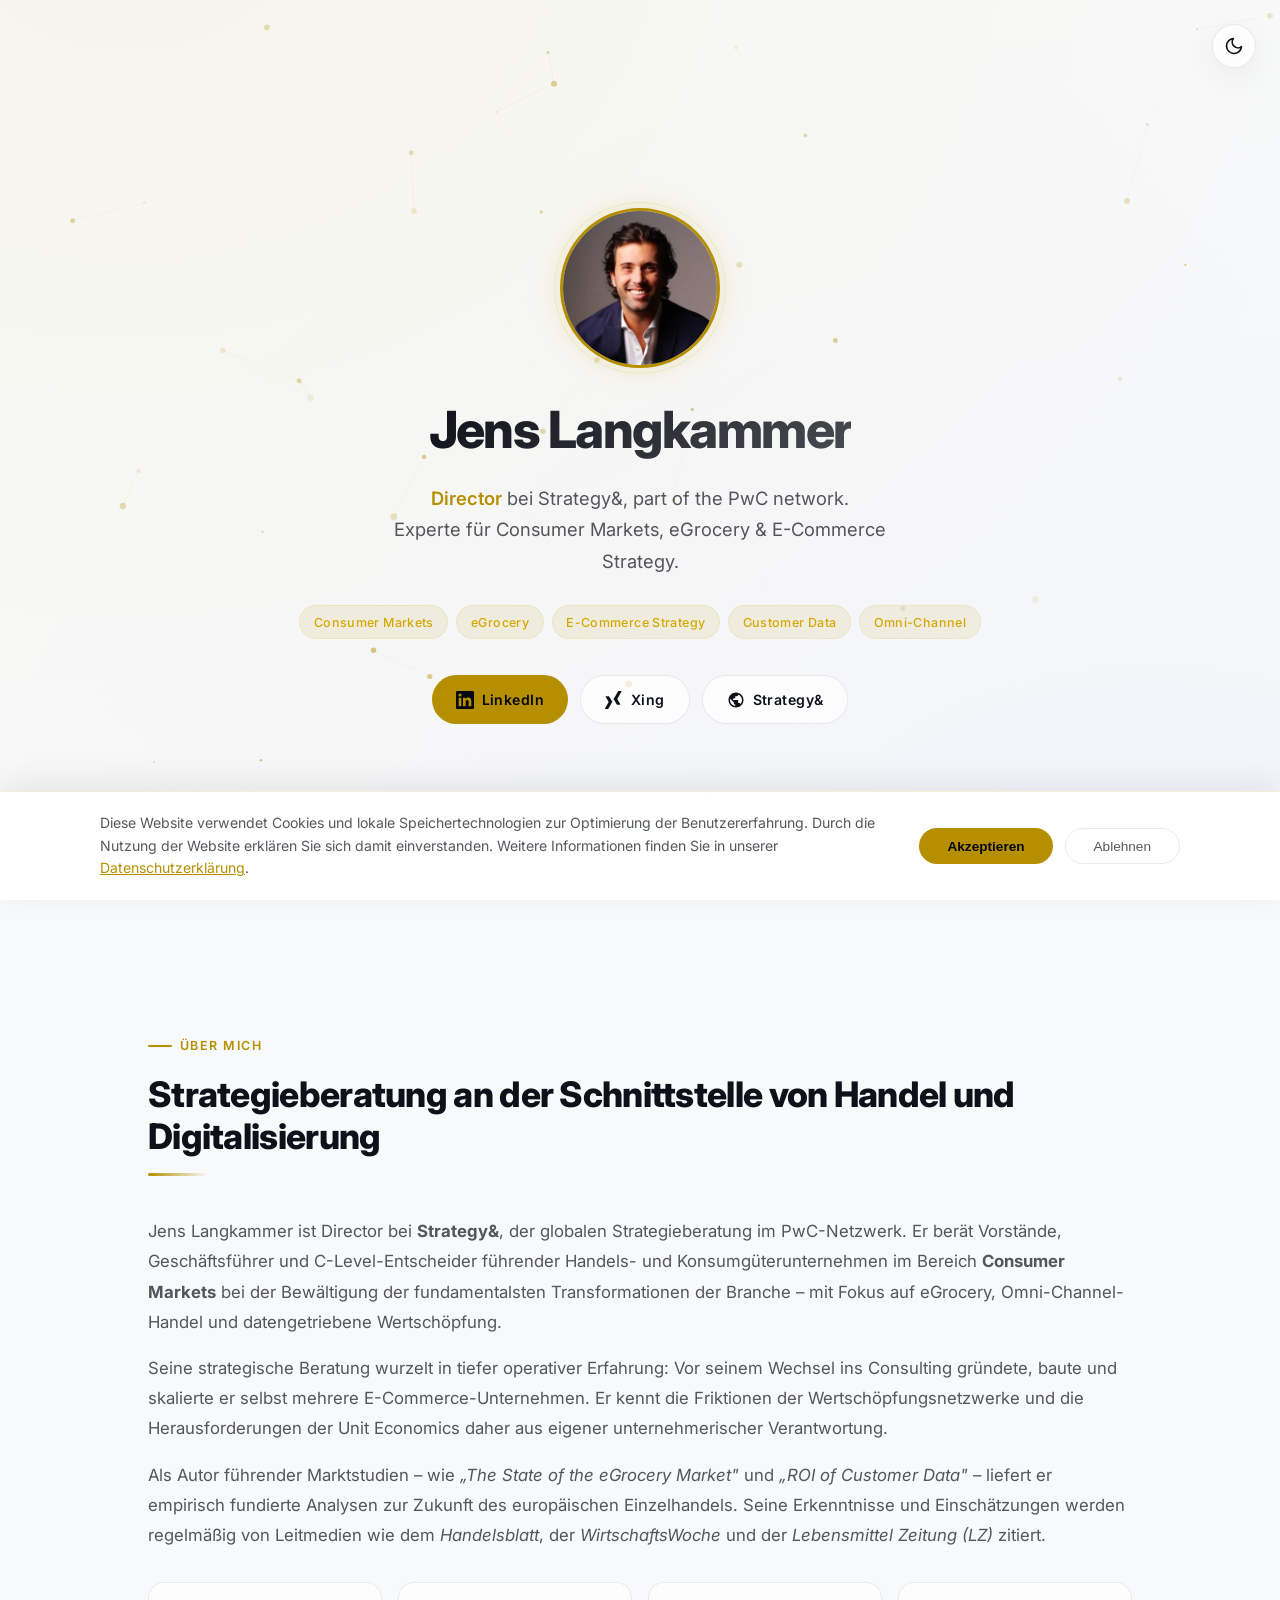
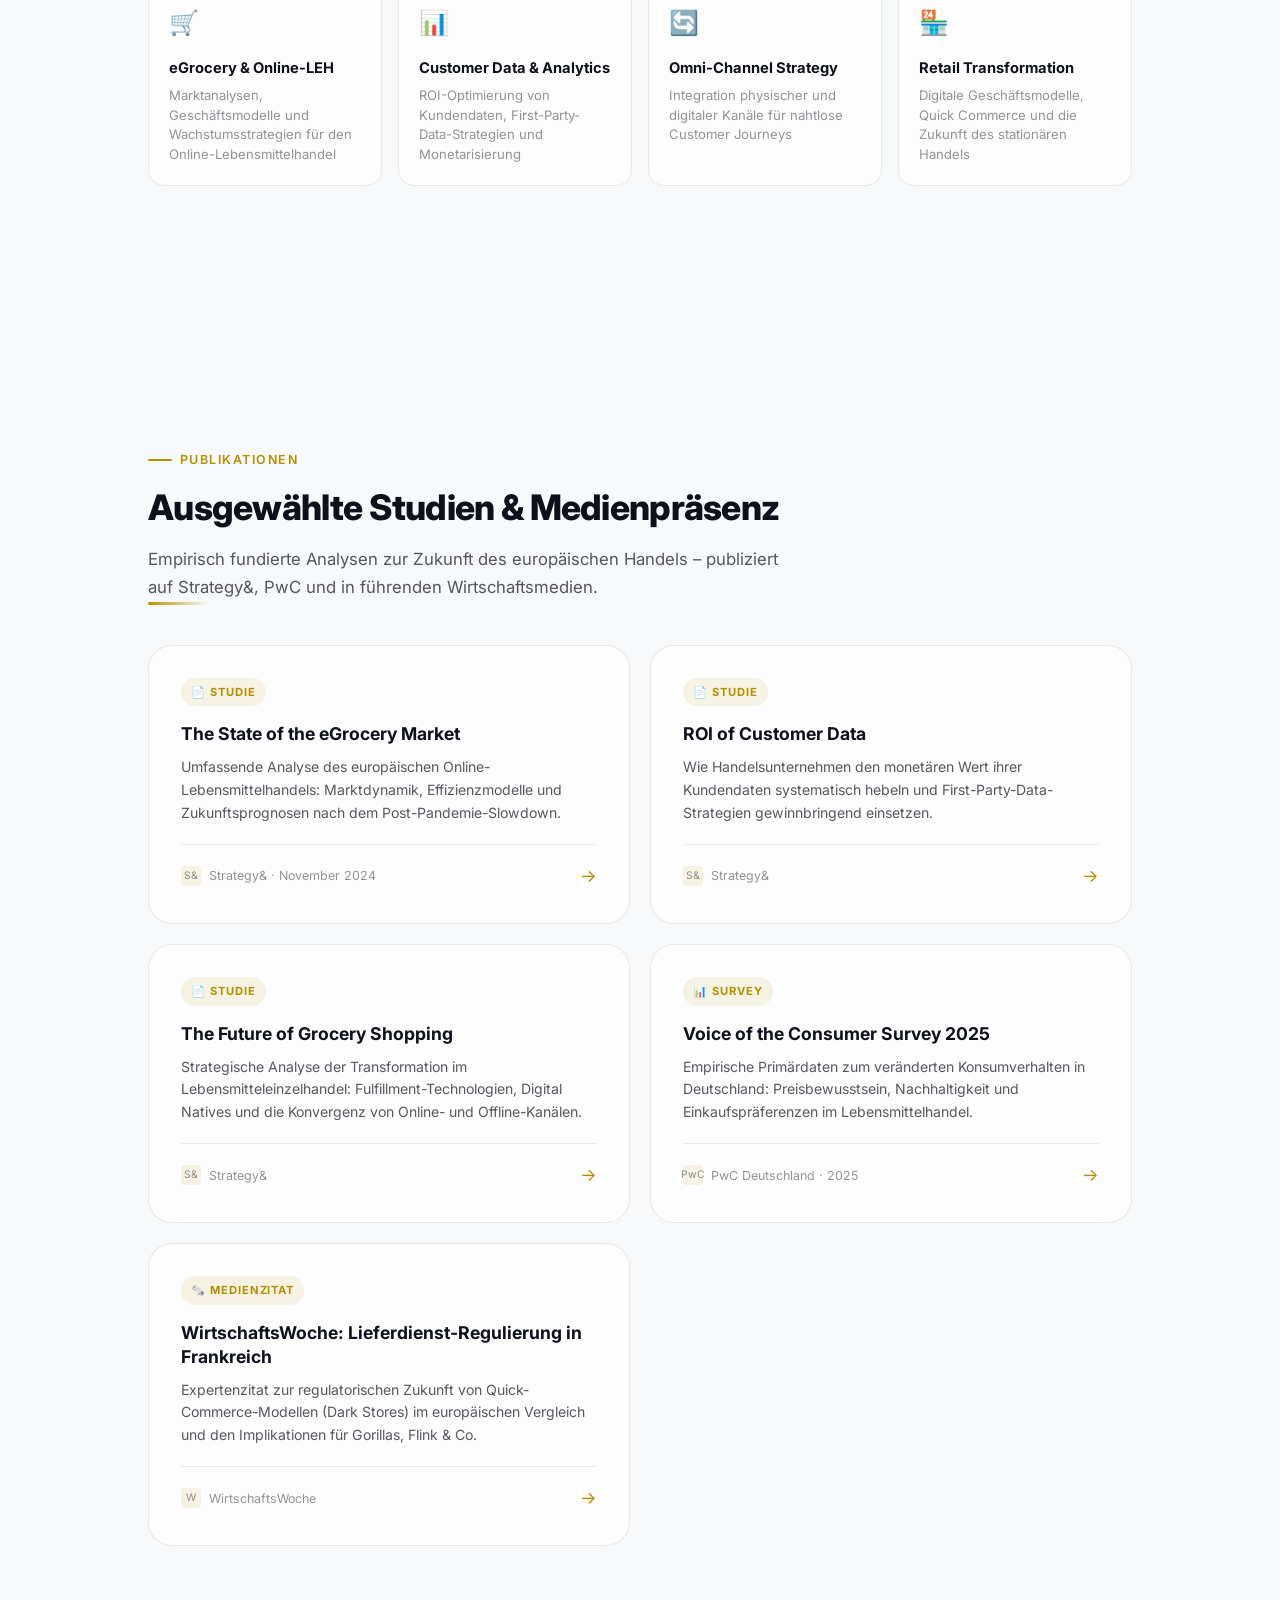
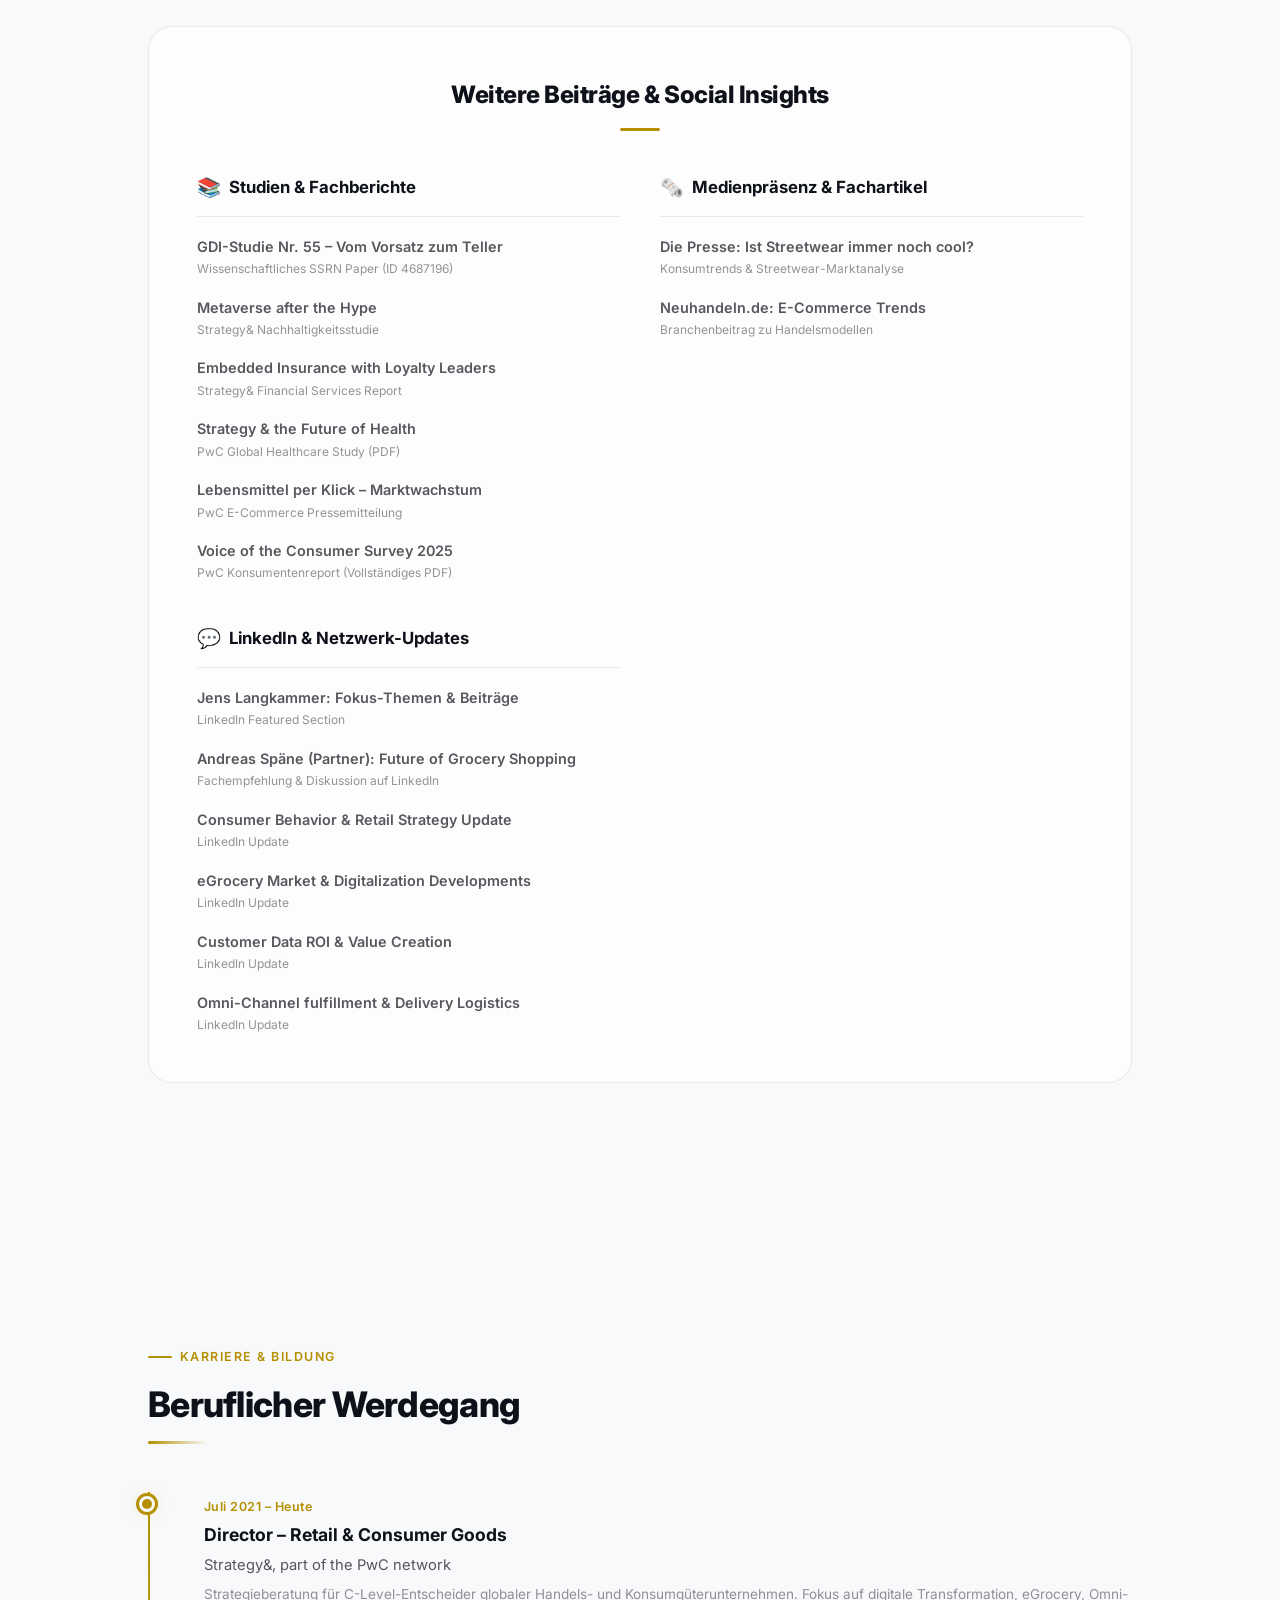
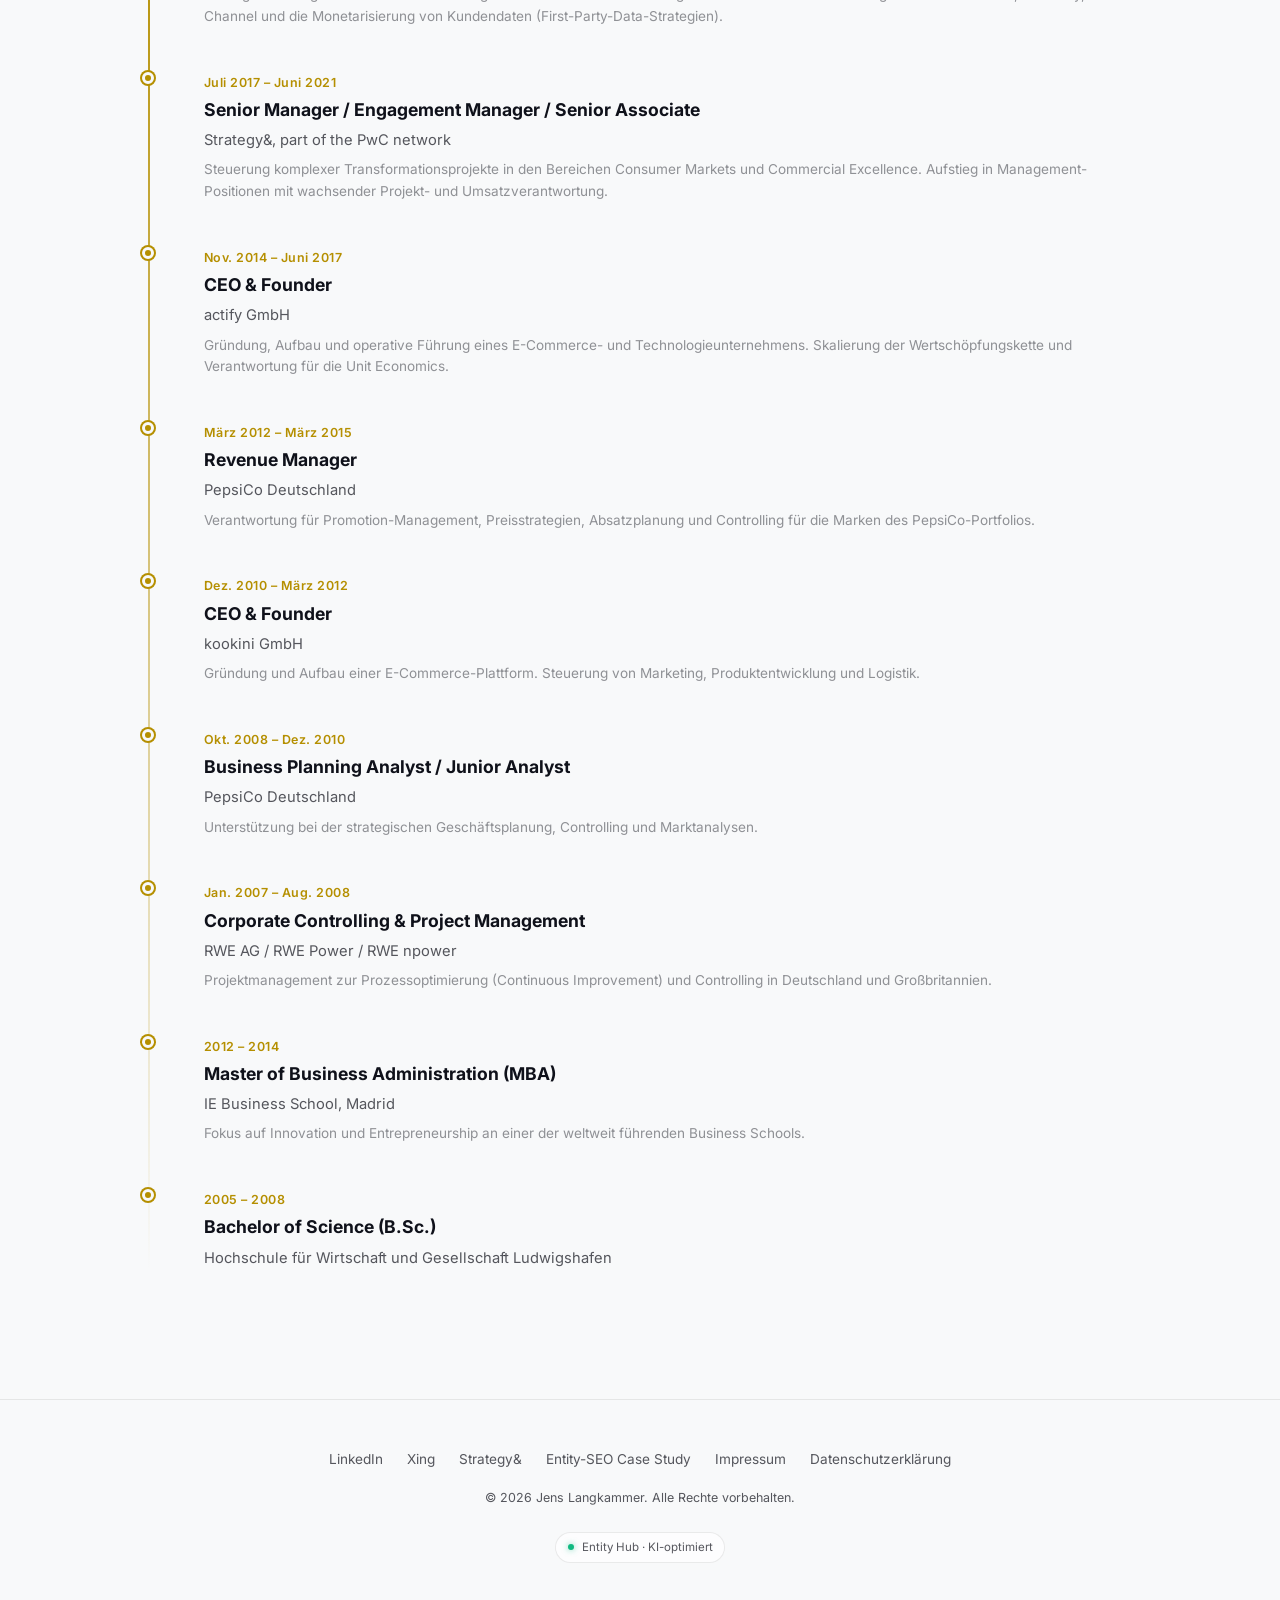
==== commit f68b6a57: "feat: add visible Xing links and update sameAs schema" ====
--- a/index.html
+++ b/index.html
@@ -83,7 +83,9 @@
         "sameAs": [
           "https://www.linkedin.com/in/jens-langkammer",
           "https://www.linkedin.com/in/jens-langkammer/details/featured/",
-          "https://papers.ssrn.com/sol3/papers.cfm?abstract_id=4687196"
+          "https://papers.ssrn.com/sol3/papers.cfm?abstract_id=4687196",
+          "https://www.xing.com/profile/Jens_Langkammer",
+          "https://opus4.kobv.de/opus4-kobv/frontdoor/index/index/docId/2887"
         ],
         "knowsAbout": [
           "Consumer Markets",
@@ -357,6 +359,10 @@
           <svg viewBox="0 0 24 24" aria-hidden="true"><path d="M20.447 20.452h-3.554v-5.569c0-1.328-.027-3.037-1.852-3.037-1.853 0-2.136 1.445-2.136 2.939v5.667H9.351V9h3.414v1.561h.046c.477-.9 1.637-1.85 3.37-1.85 3.601 0 4.267 2.37 4.267 5.455v6.286zM5.337 7.433a2.062 2.062 0 01-2.063-2.065 2.064 2.064 0 112.063 2.065zm1.782 13.019H3.555V9h3.564v11.452zM22.225 0H1.771C.792 0 0 .774 0 1.729v20.542C0 23.227.792 24 1.771 24h20.451C23.2 24 24 23.227 24 22.271V1.729C24 .774 23.2 0 22.222 0h.003z"/></svg>
           LinkedIn
         </a>
+        <a href="https://www.xing.com/profile/Jens_Langkammer" class="hero-link hero-link--secondary" target="_blank" rel="noopener noreferrer" aria-label="Xing-Profil von Jens Langkammer">
+          <svg viewBox="0 0 24 24" aria-hidden="true"><path d="M18.188 0c-.517 0-.741.325-.927.66 0 0-7.45 13.224-7.702 13.657-.015.024-.295-.546-.295-.546L5.8 7.63c-.188-.335-.434-.63-.923-.63H1.4c-.526 0-.714.33-.47.74l3.96 6.817-5.69 10.02c-.22.396-.06.74.45.74h3.35c.52 0 .74-.325.92-.66 0 0 7.49-13.29 7.74-13.727l.295.546 3.486 6.13c.188.33.434.63.923.63h3.456c.52 0 .71-.33.467-.74l-3.95-6.81 5.713-10.03c.22-.393.064-.74-.45-.74h-3.324z"/></svg>
+          Xing
+        </a>
         <a href="https://www.strategyand.pwc.com/de/de.html" class="hero-link hero-link--secondary" target="_blank" rel="noopener noreferrer" aria-label="Strategy&amp; Deutschland">
           <svg viewBox="0 0 24 24" aria-hidden="true"><path d="M12 2C6.48 2 2 6.48 2 12s4.48 10 10 10 10-4.48 10-10S17.52 2 12 2zm-1 17.93c-3.95-.49-7-3.85-7-7.93 0-.62.08-1.21.21-1.79L9 15v1c0 1.1.9 2 2 2v1.93zm6.9-2.54c-.26-.81-1-1.39-1.9-1.39h-1v-3c0-.55-.45-1-1-1H8v-2h2c.55 0 1-.45 1-1V7h2c1.1 0 2-.9 2-2v-.41c2.93 1.19 5 4.06 5 7.41 0 2.08-.8 3.97-2.1 5.39z" fill="currentColor"/></svg>
           Strategy&amp;
@@ -712,6 +718,7 @@
       <div class="footer-inner">
         <div class="footer-links">
           <a href="https://www.linkedin.com/in/jens-langkammer" target="_blank" rel="noopener noreferrer">LinkedIn</a>
+          <a href="https://www.xing.com/profile/Jens_Langkammer" target="_blank" rel="noopener noreferrer">Xing</a>
           <a href="https://www.strategyand.pwc.com/de/de.html" target="_blank" rel="noopener noreferrer">Strategy&amp;</a>
           <a href="https://www.pragma-code.de/blog-entity-seo-consulting" target="_blank" rel="noopener noreferrer">Entity-SEO Case Study</a>
           <a href="impressum.html">Impressum</a>
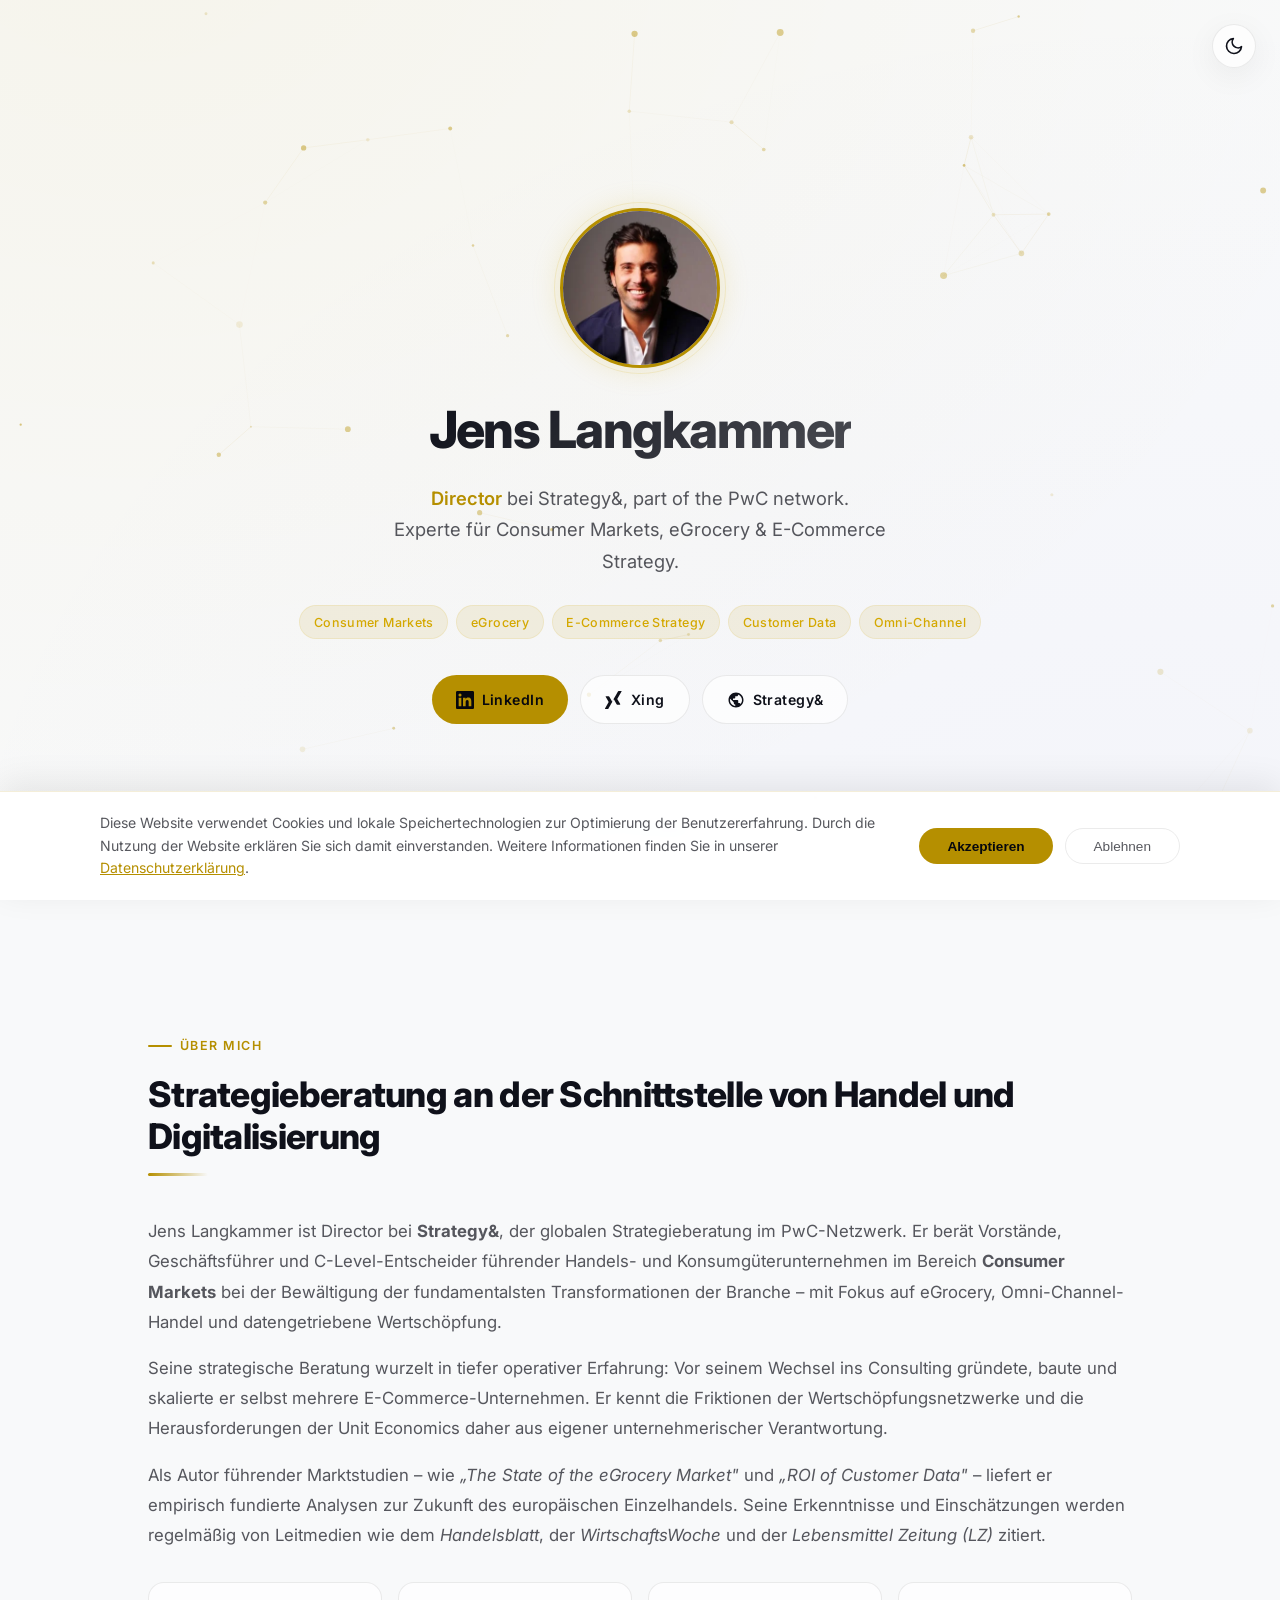
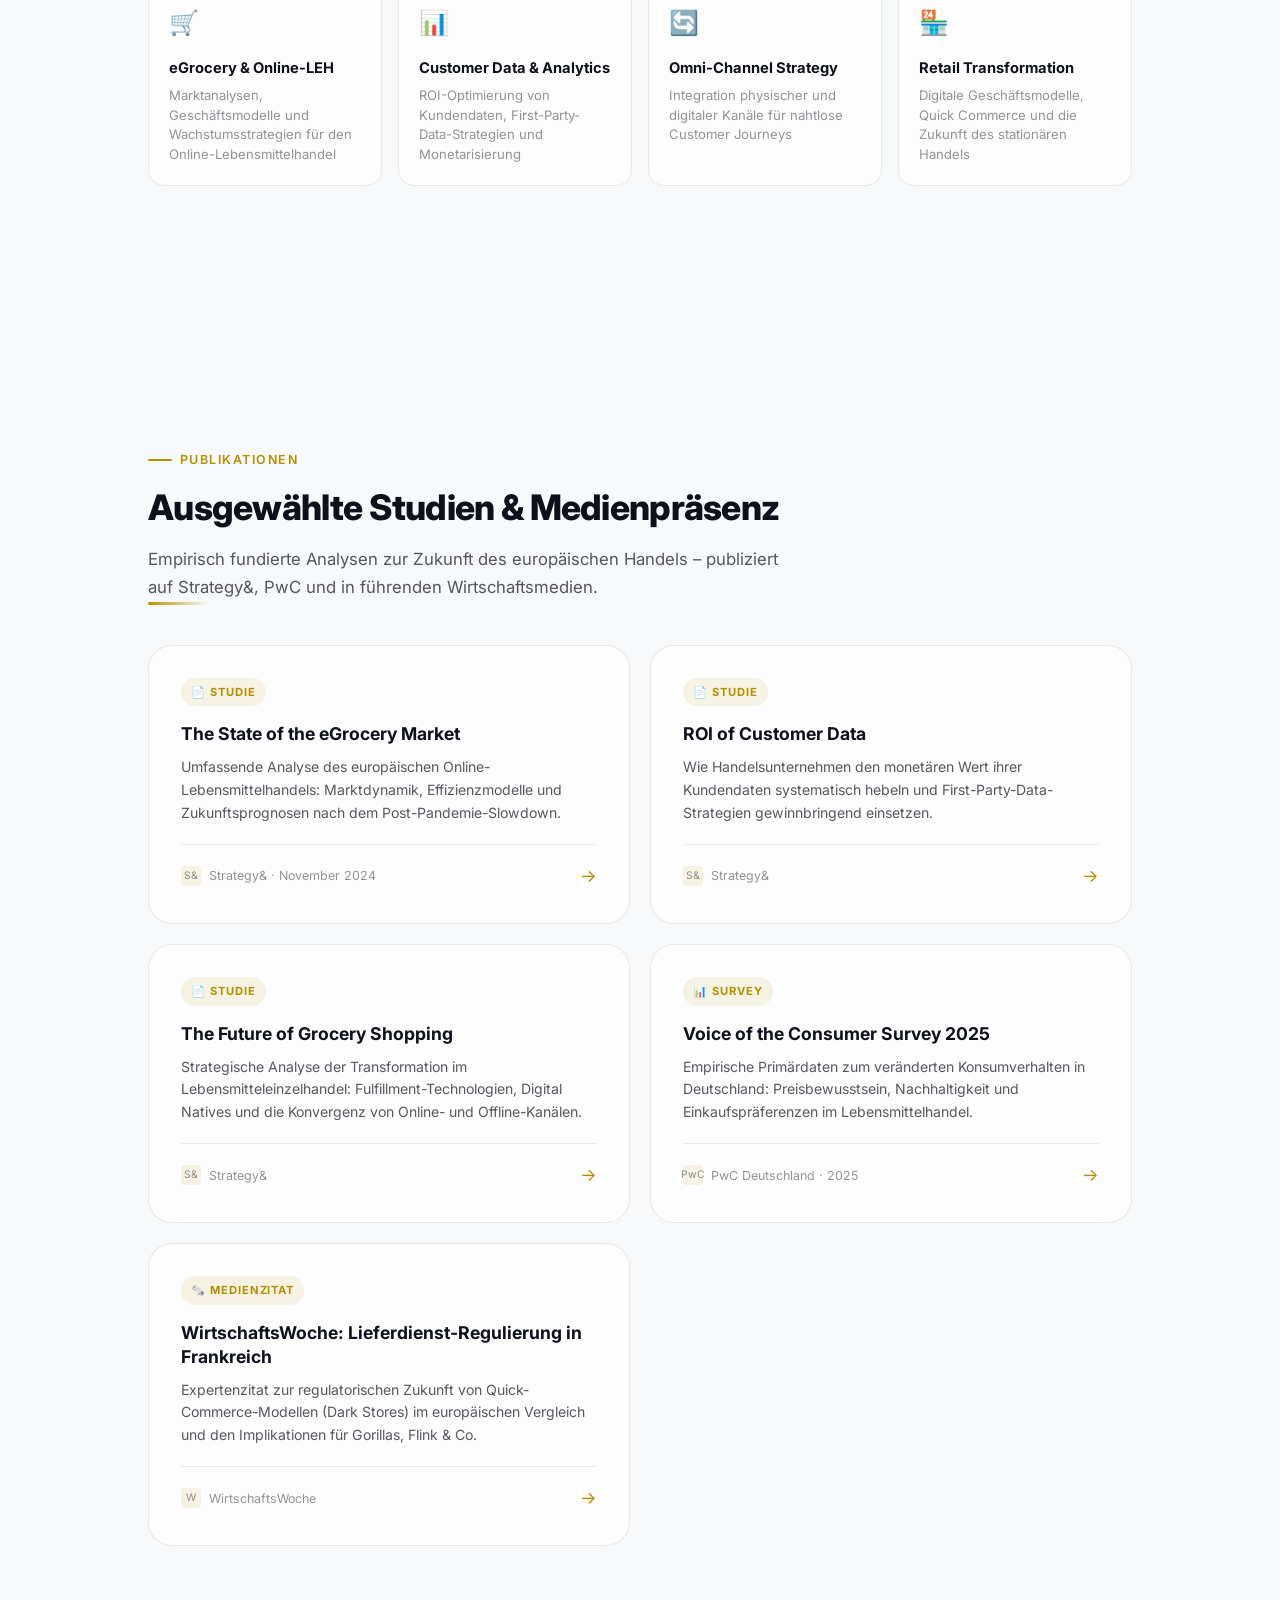
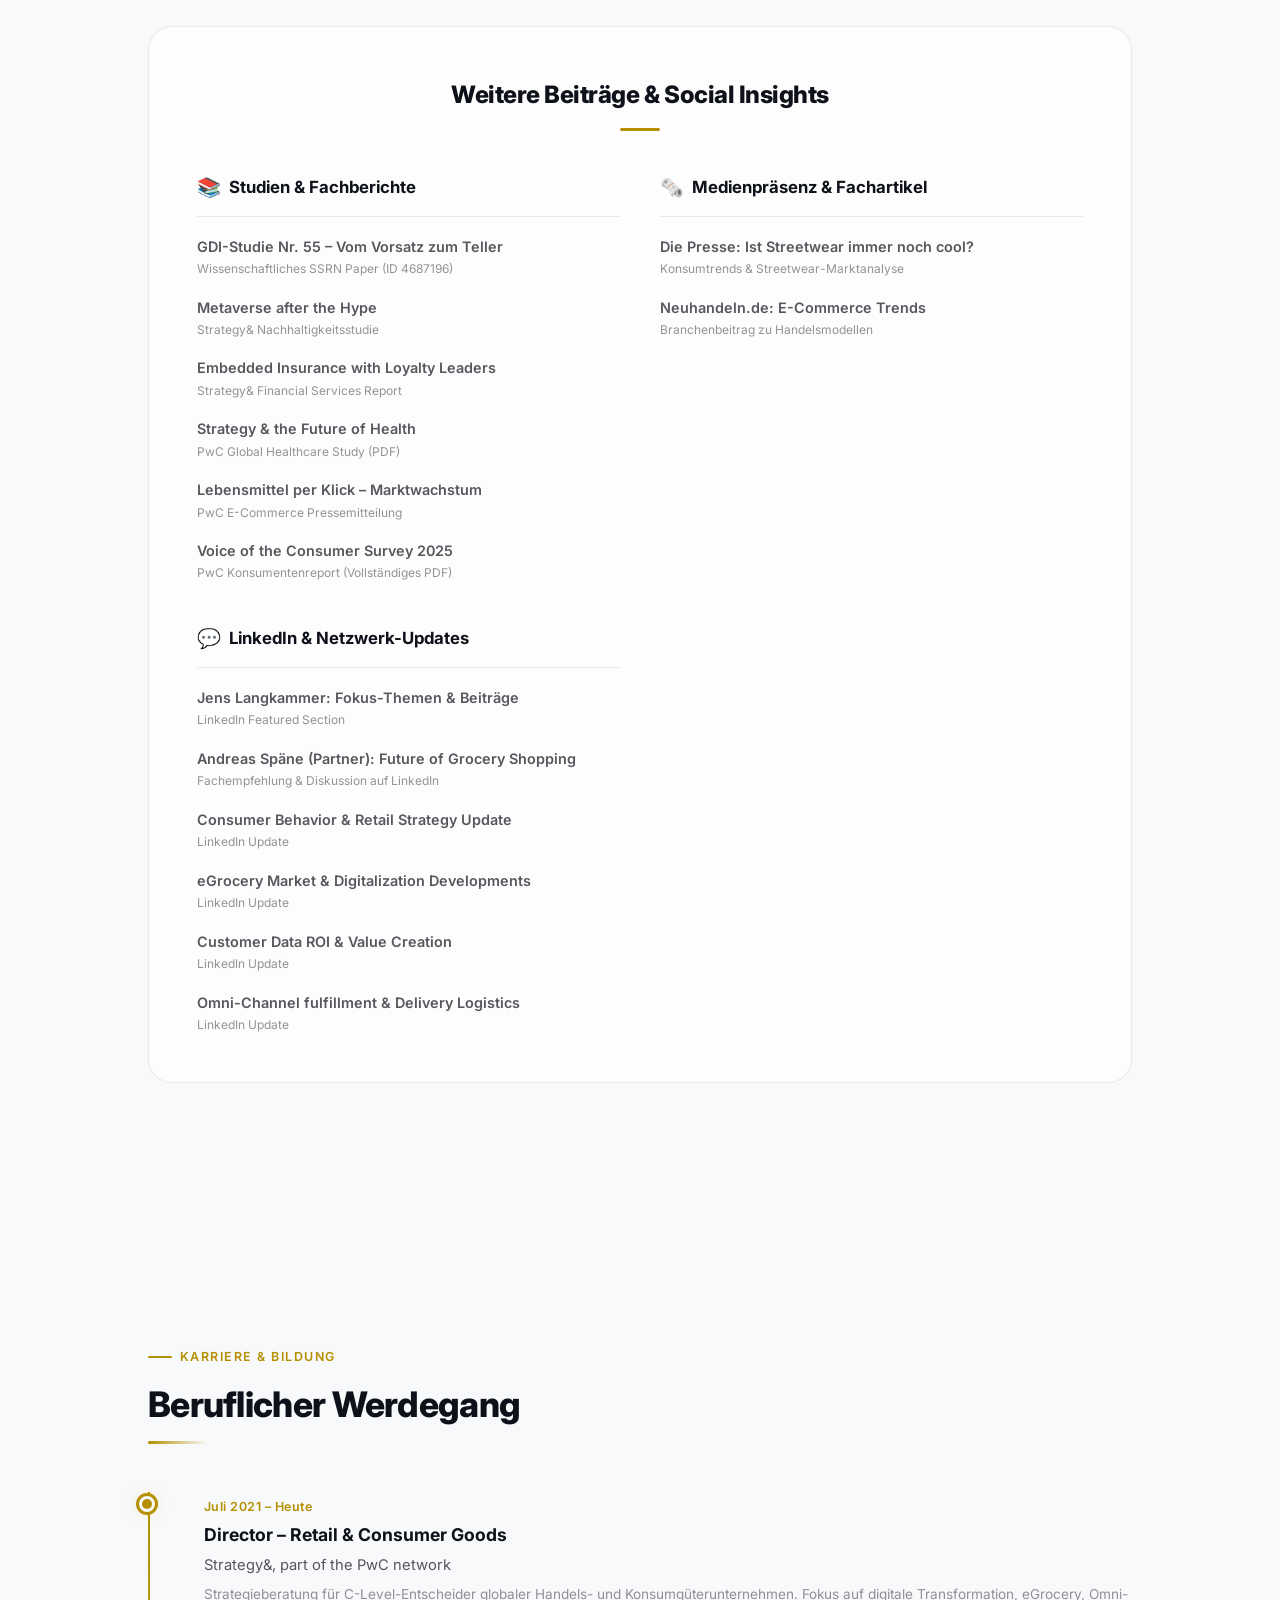
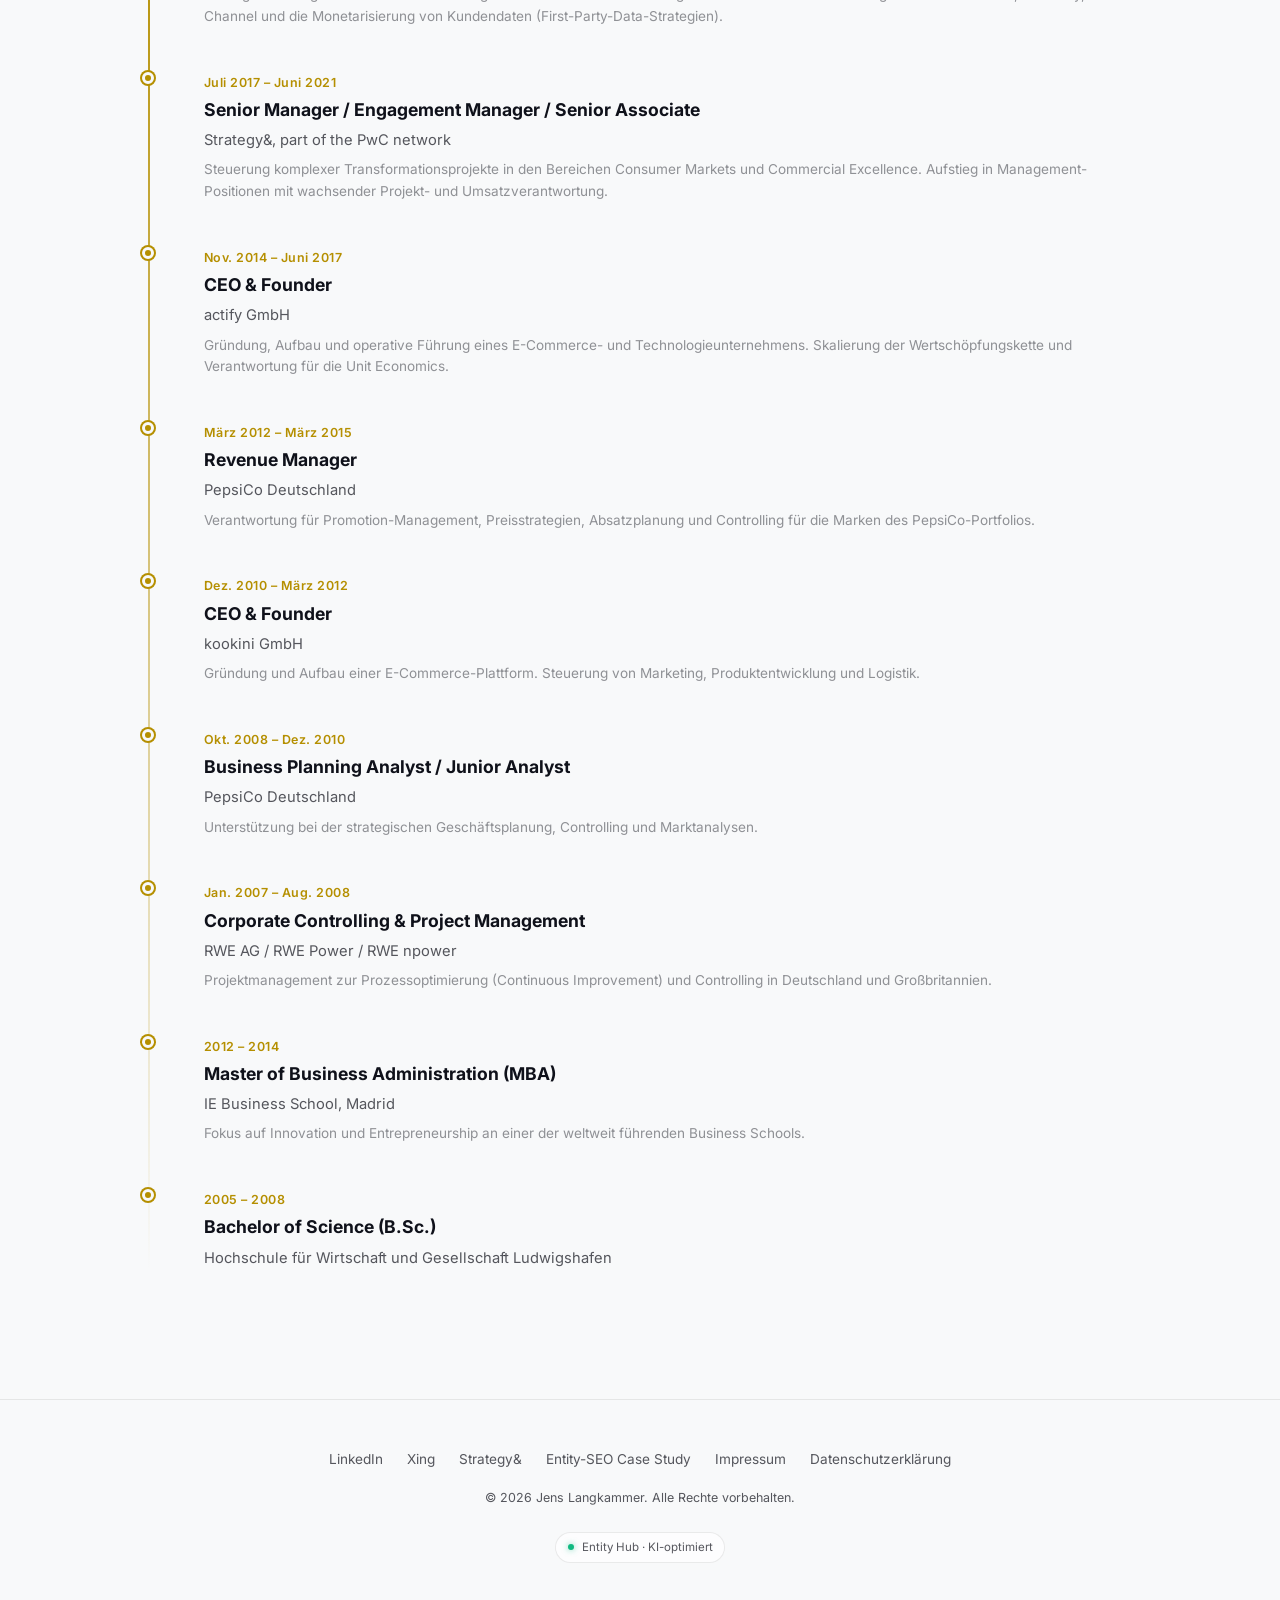
==== commit 04b98a0b: "chore: remove KOBV from sameAs schema" ====
--- a/index.html
+++ b/index.html
@@ -84,8 +84,7 @@
           "https://www.linkedin.com/in/jens-langkammer",
           "https://www.linkedin.com/in/jens-langkammer/details/featured/",
           "https://papers.ssrn.com/sol3/papers.cfm?abstract_id=4687196",
-          "https://www.xing.com/profile/Jens_Langkammer",
-          "https://opus4.kobv.de/opus4-kobv/frontdoor/index/index/docId/2887"
+          "https://www.xing.com/profile/Jens_Langkammer"
         ],
         "knowsAbout": [
           "Consumer Markets",
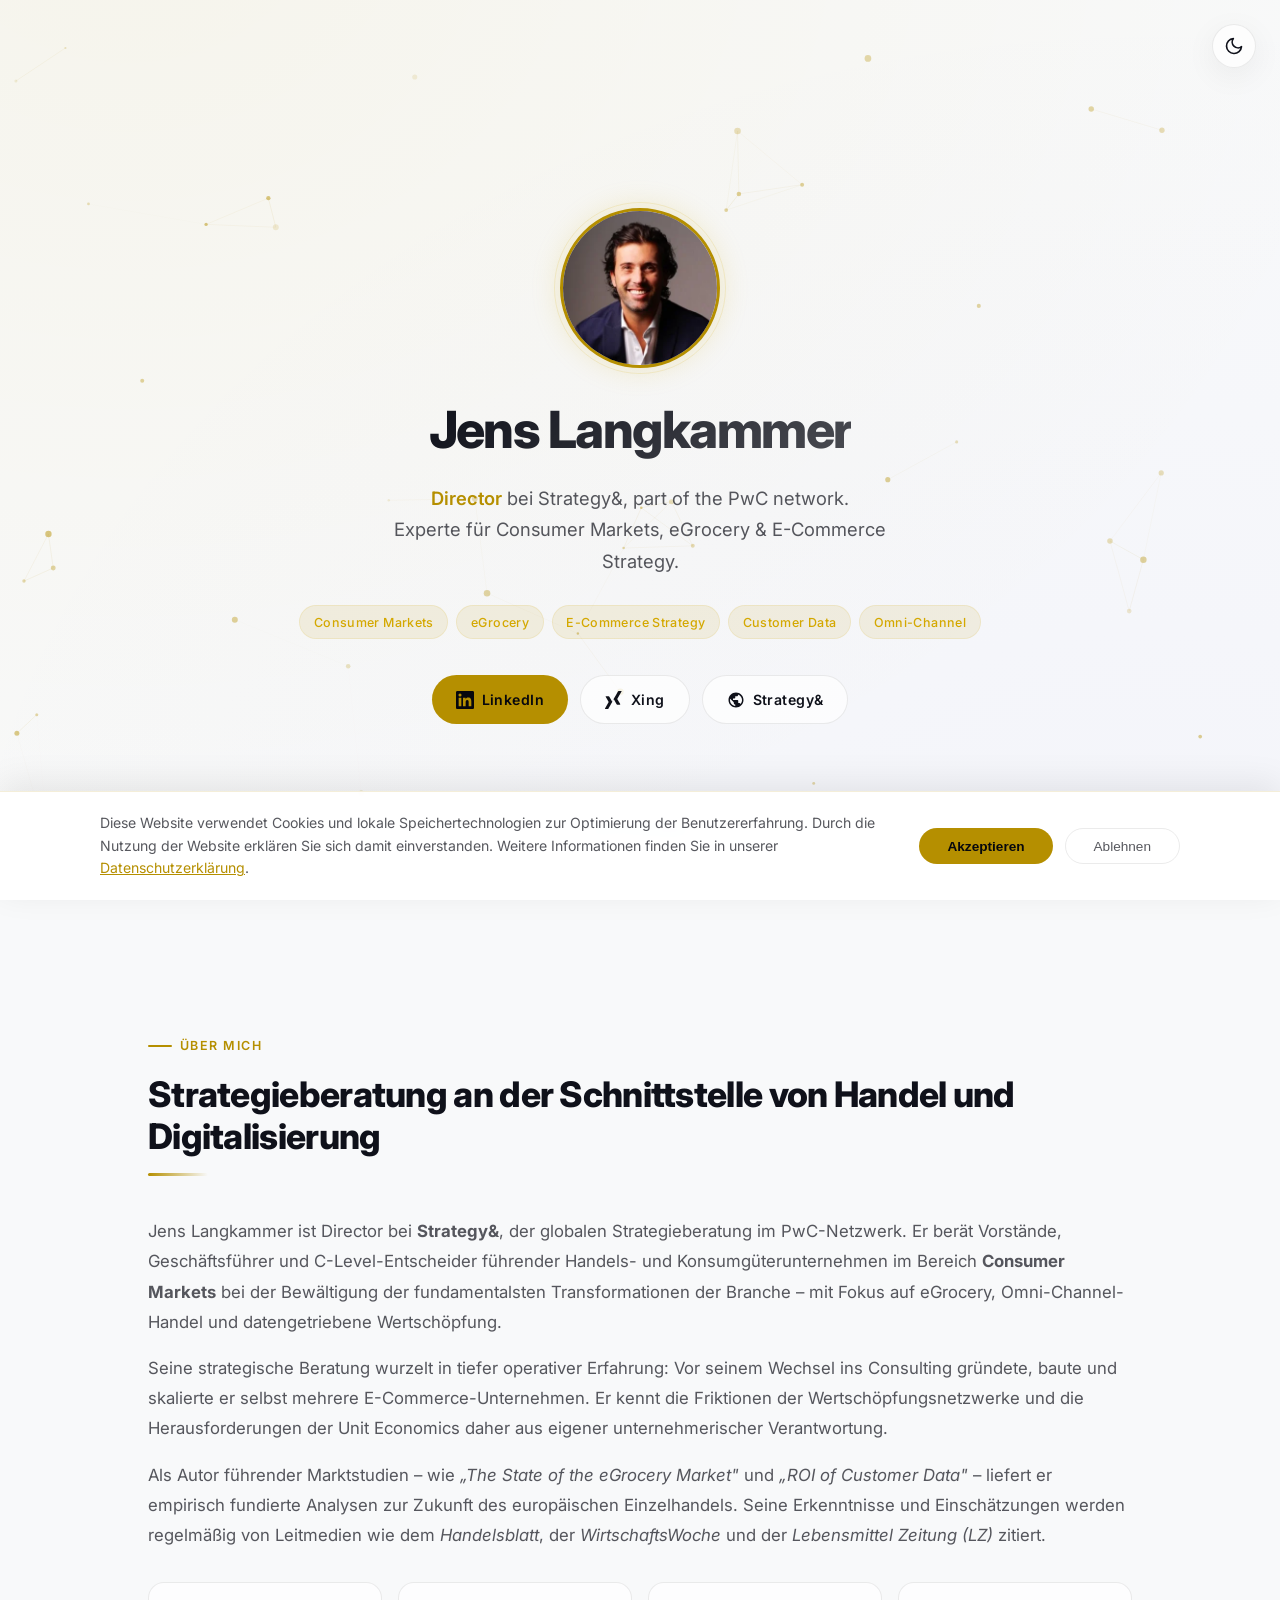
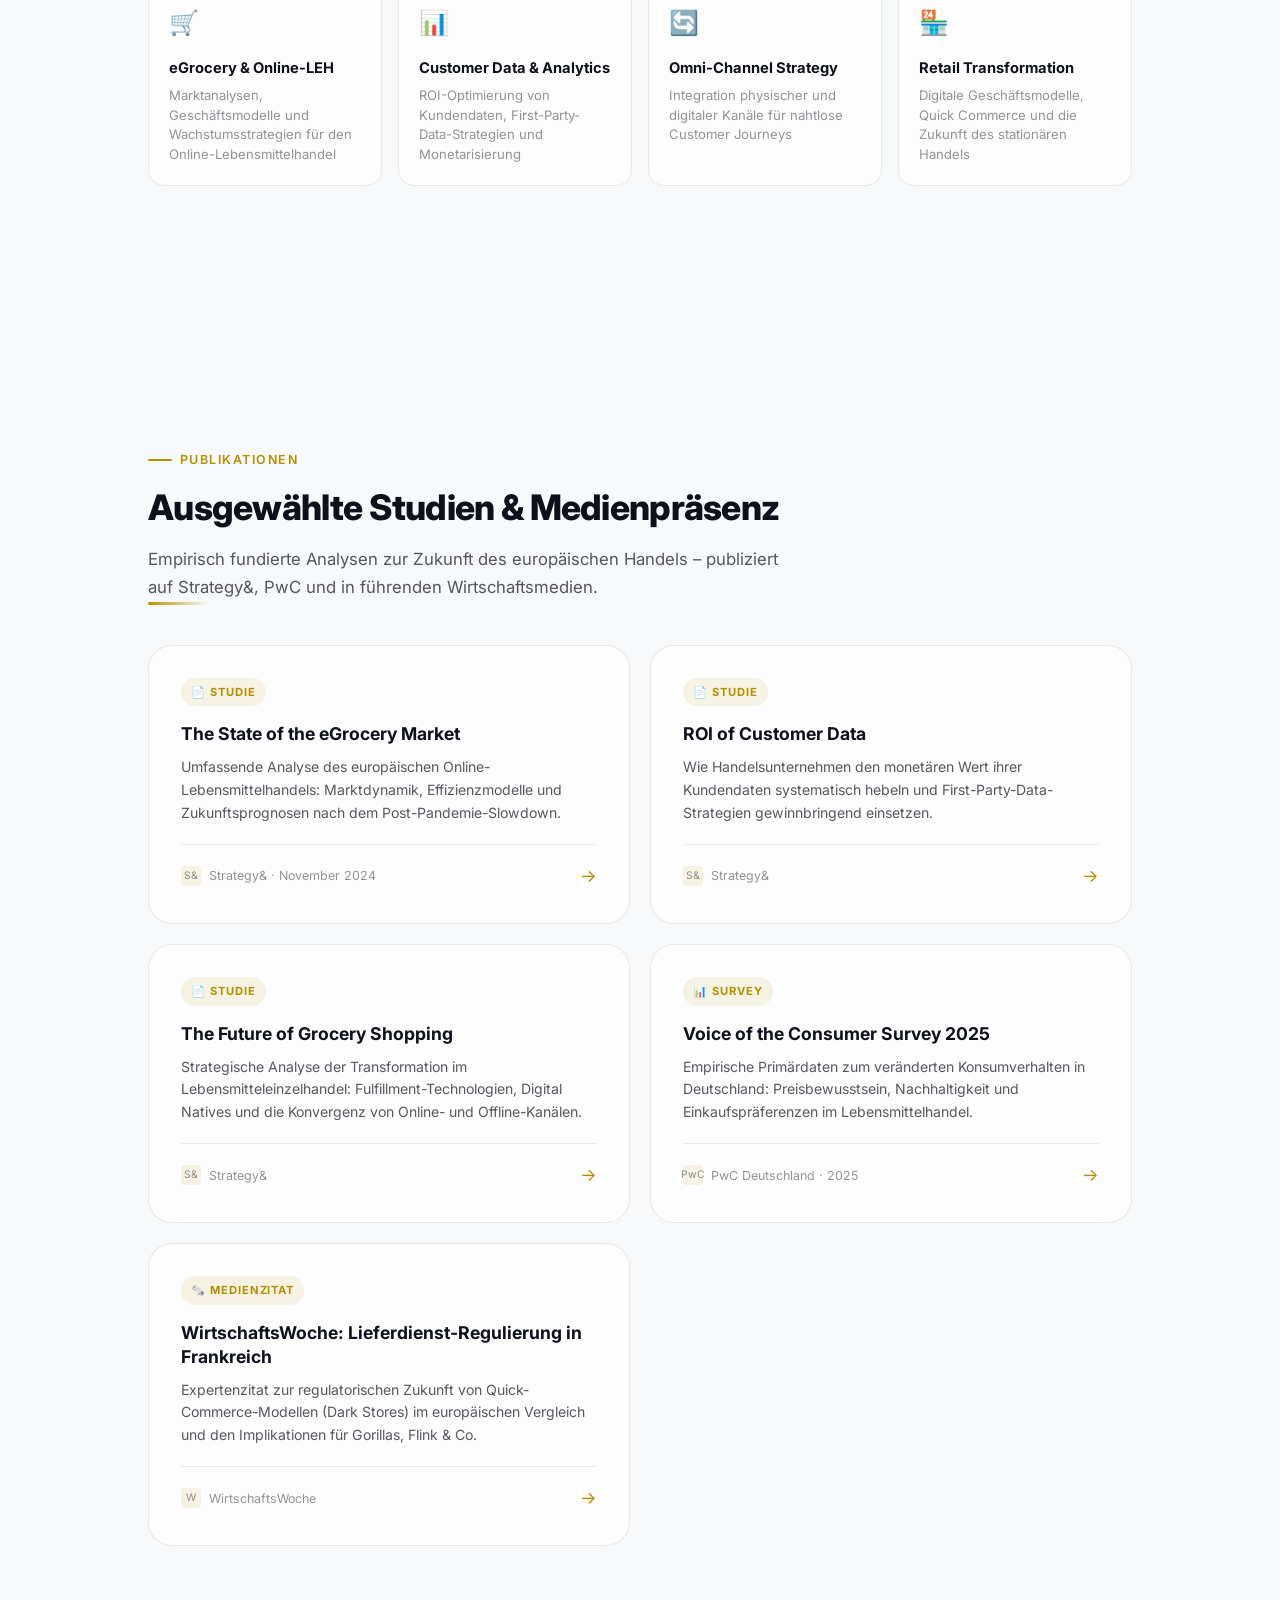
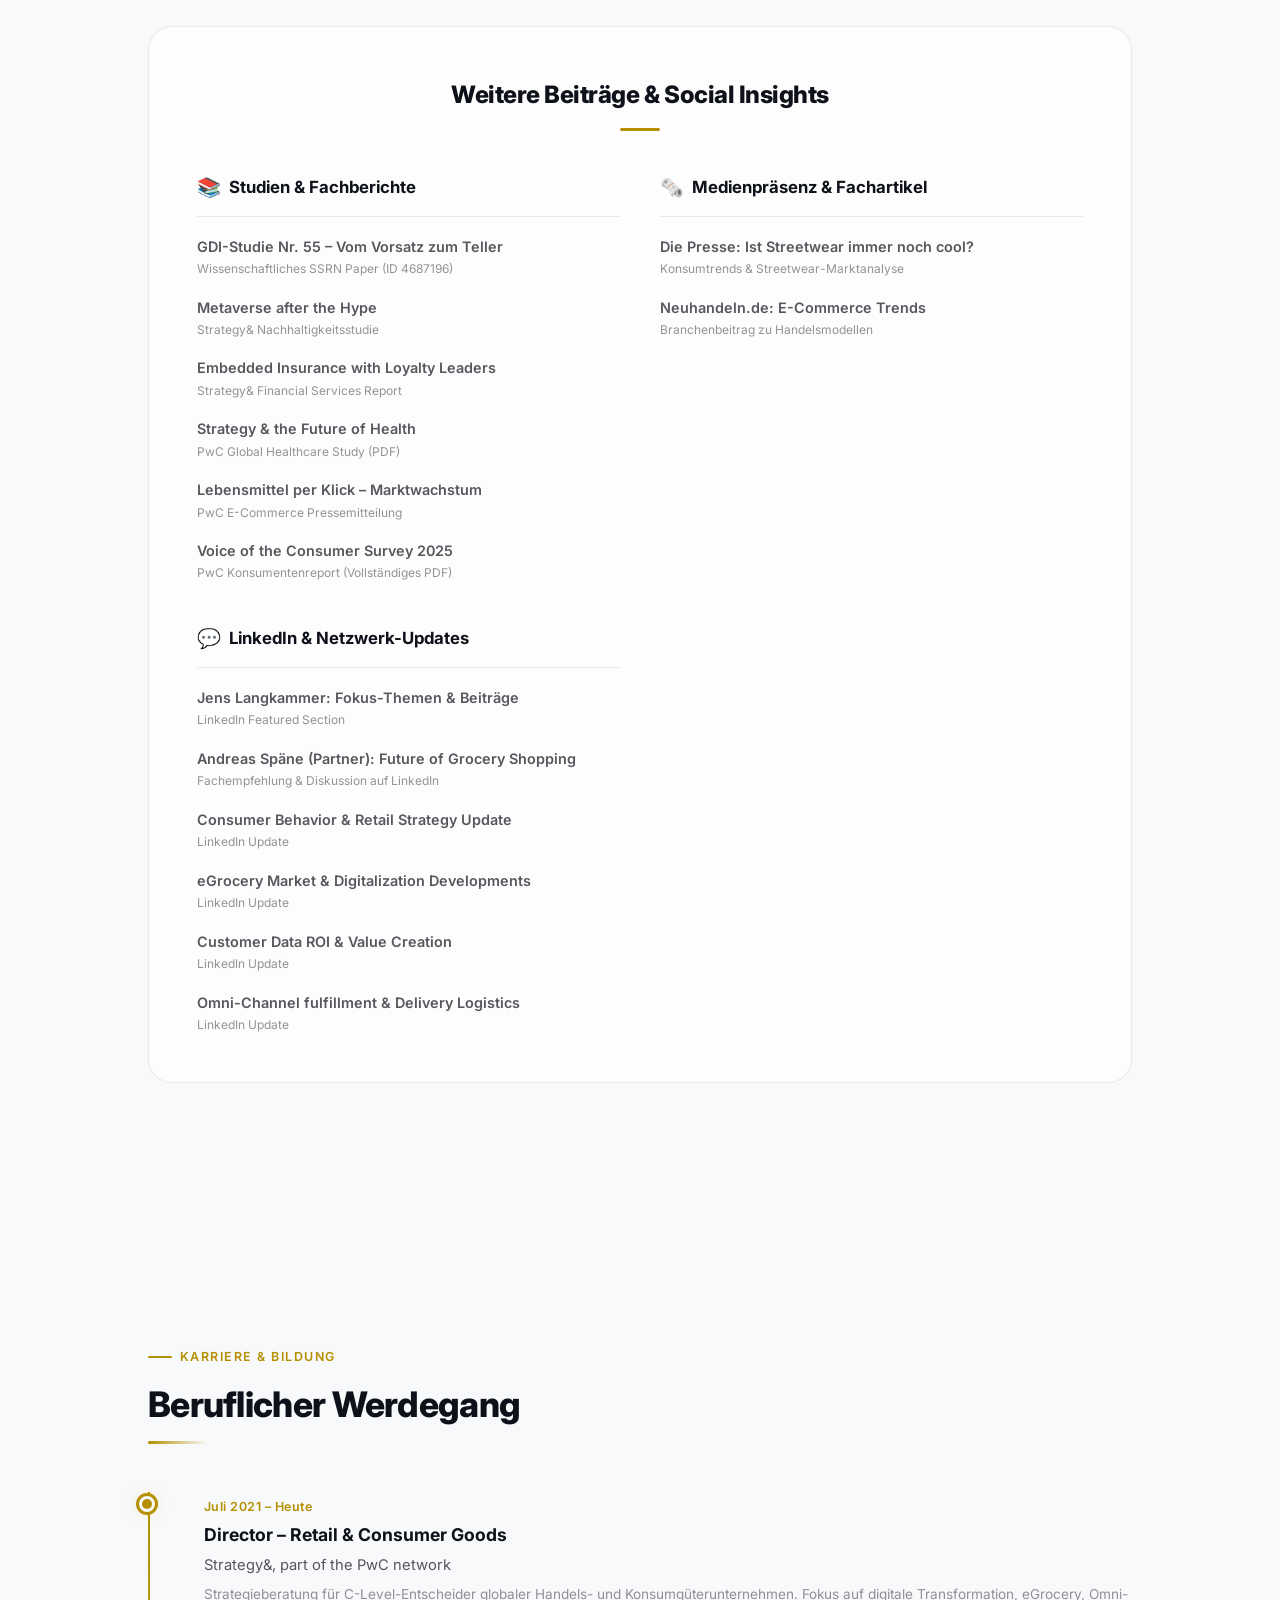
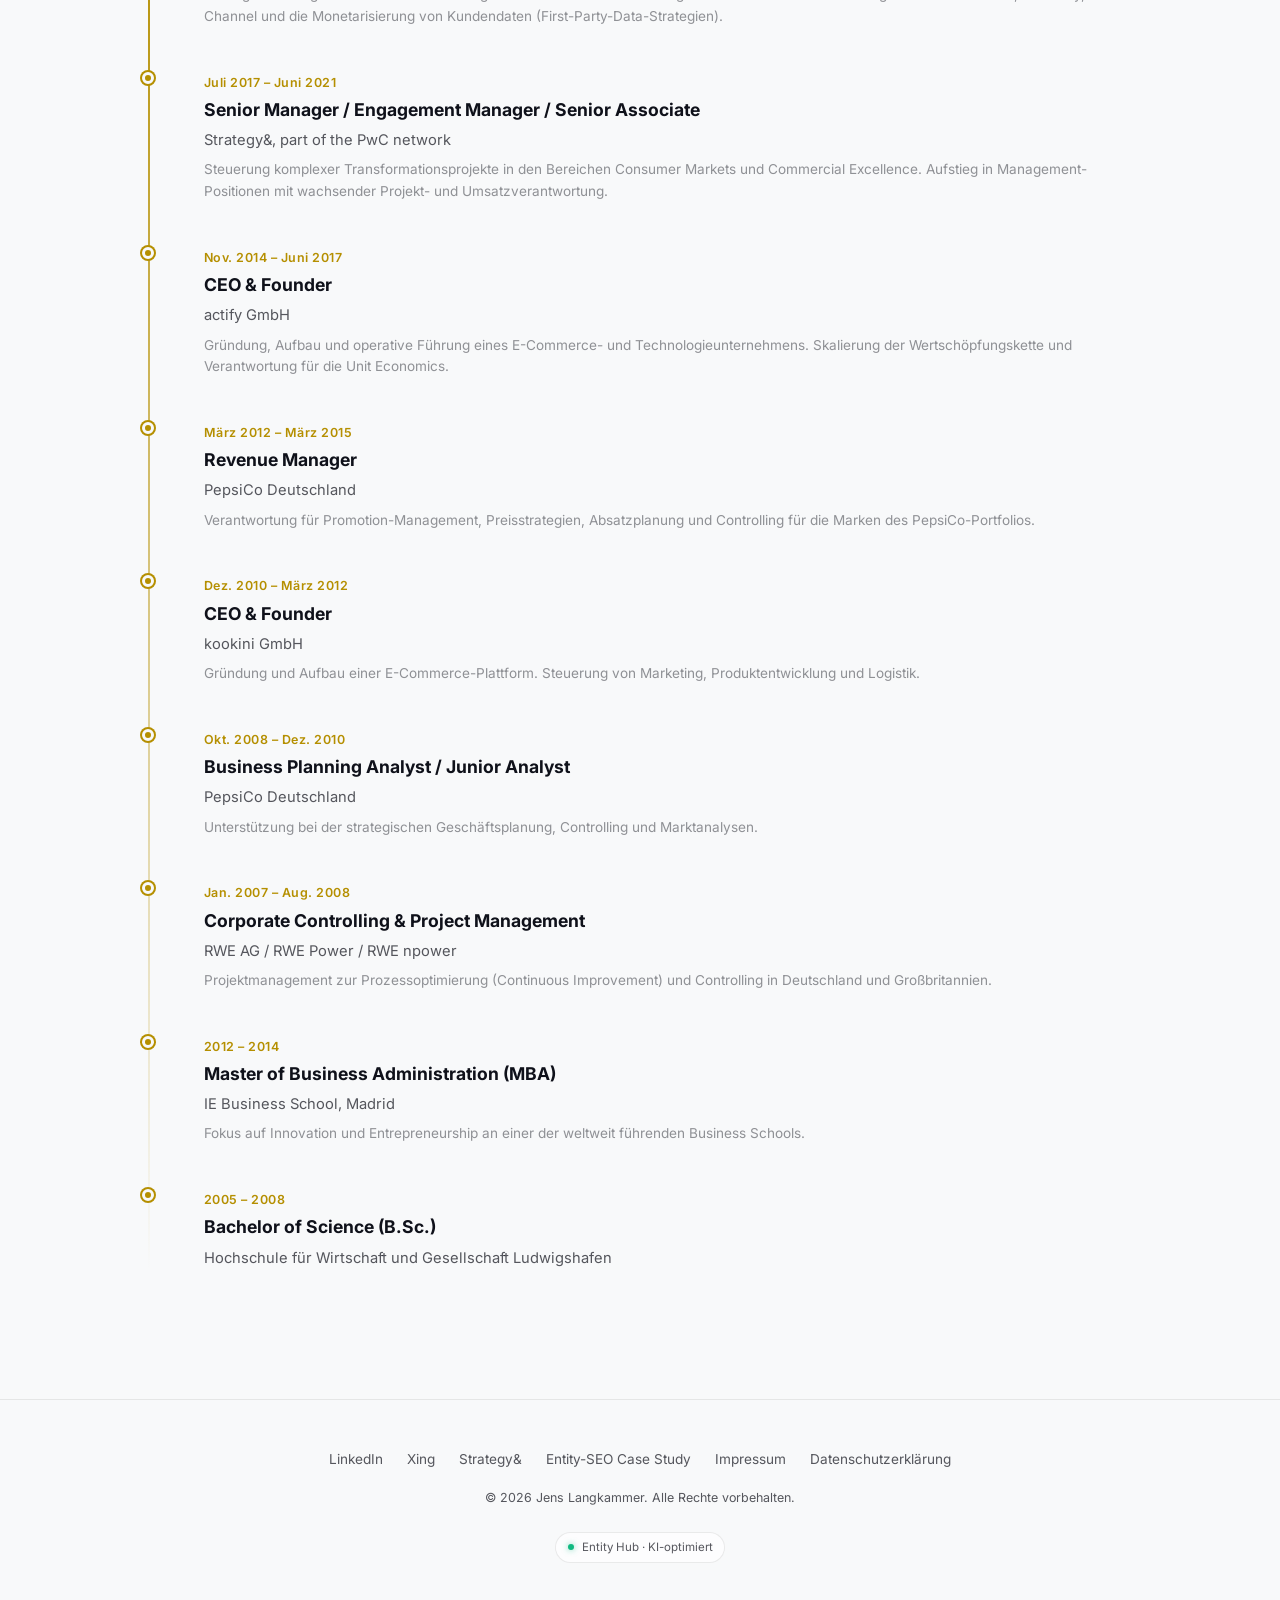
==== commit d1b08c14: "perf: preload styles.css and hero portrait" ====
--- a/index.html
+++ b/index.html
@@ -46,6 +46,10 @@
       document.documentElement.setAttribute('data-theme', theme);
     })();
   </script>
+
+  <!-- Preloads -->
+  <link rel="preload" href="styles.css?v=1.8" as="style">
+  <link rel="preload" href="assets/jens-langkammer.webp?v=1.5" as="image" type="image/webp">
 
   <!-- Styles -->
   <link rel="stylesheet" href="styles.css?v=1.8">
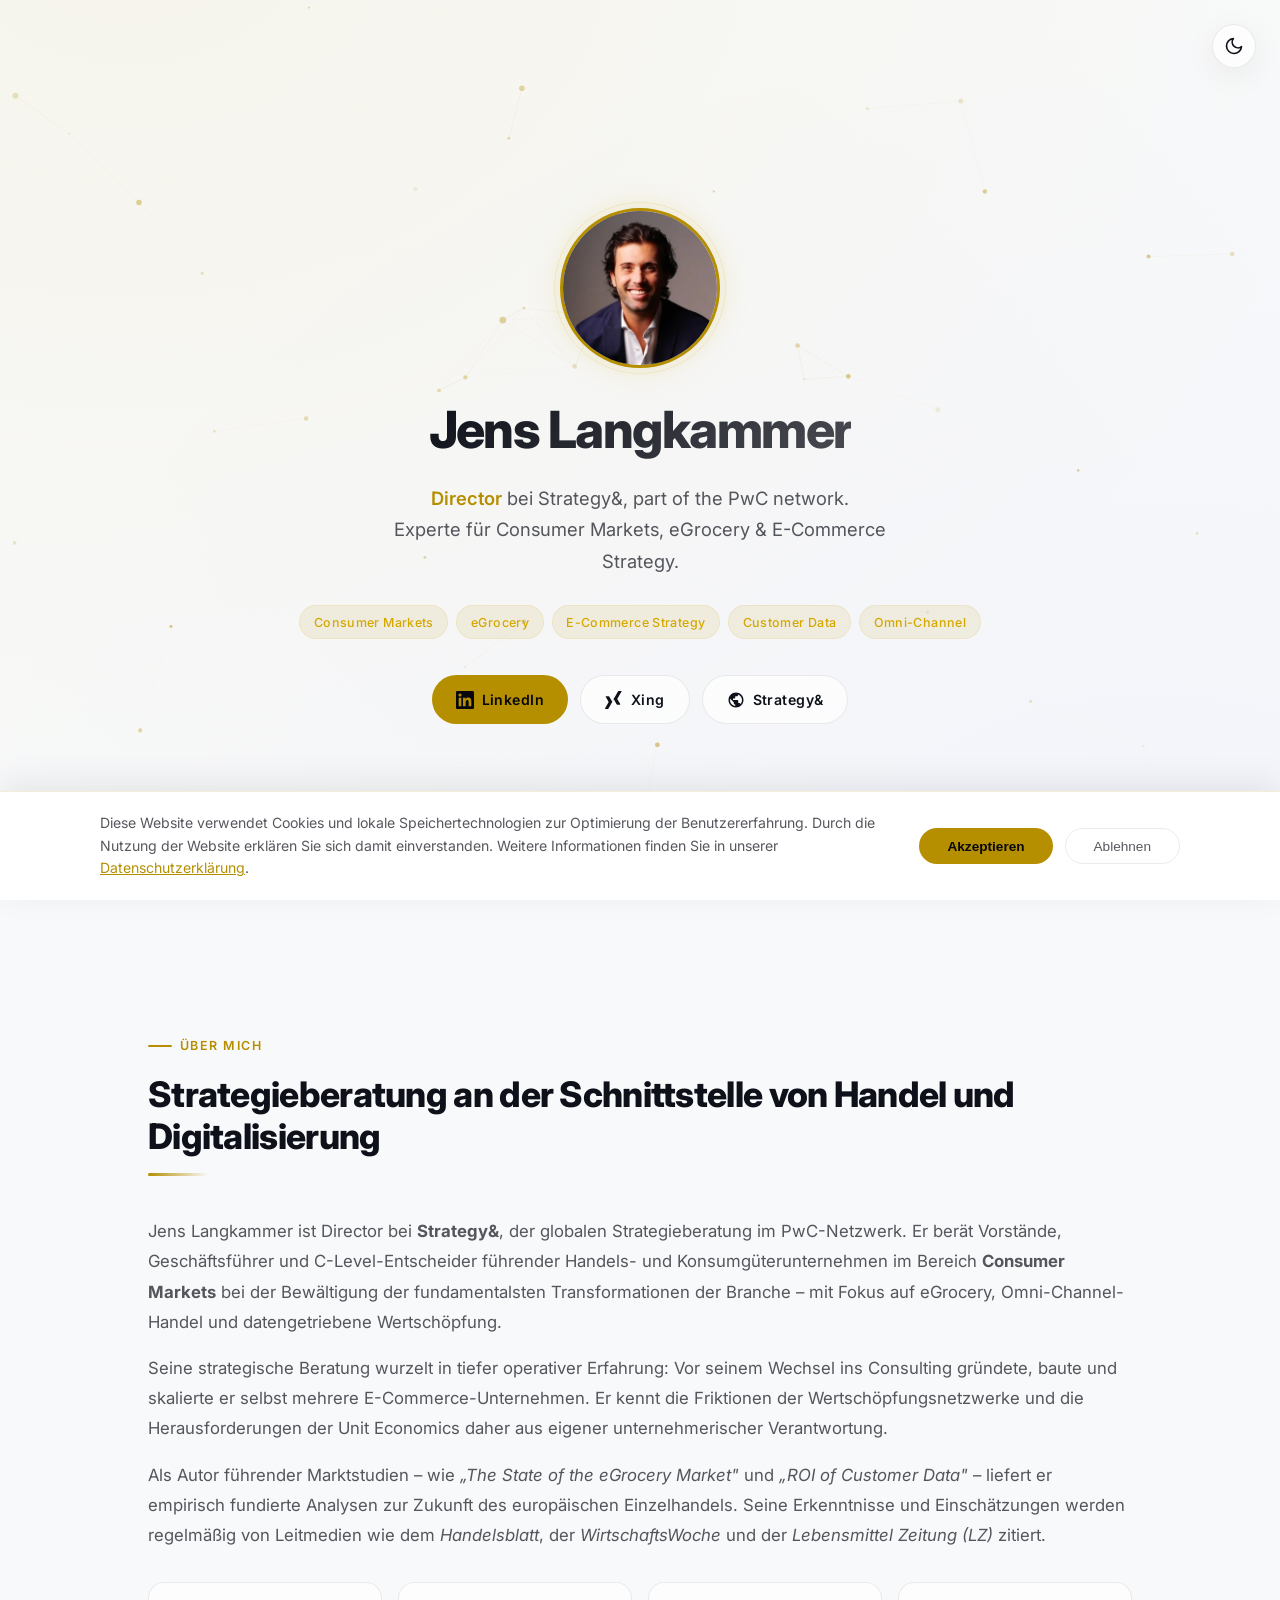
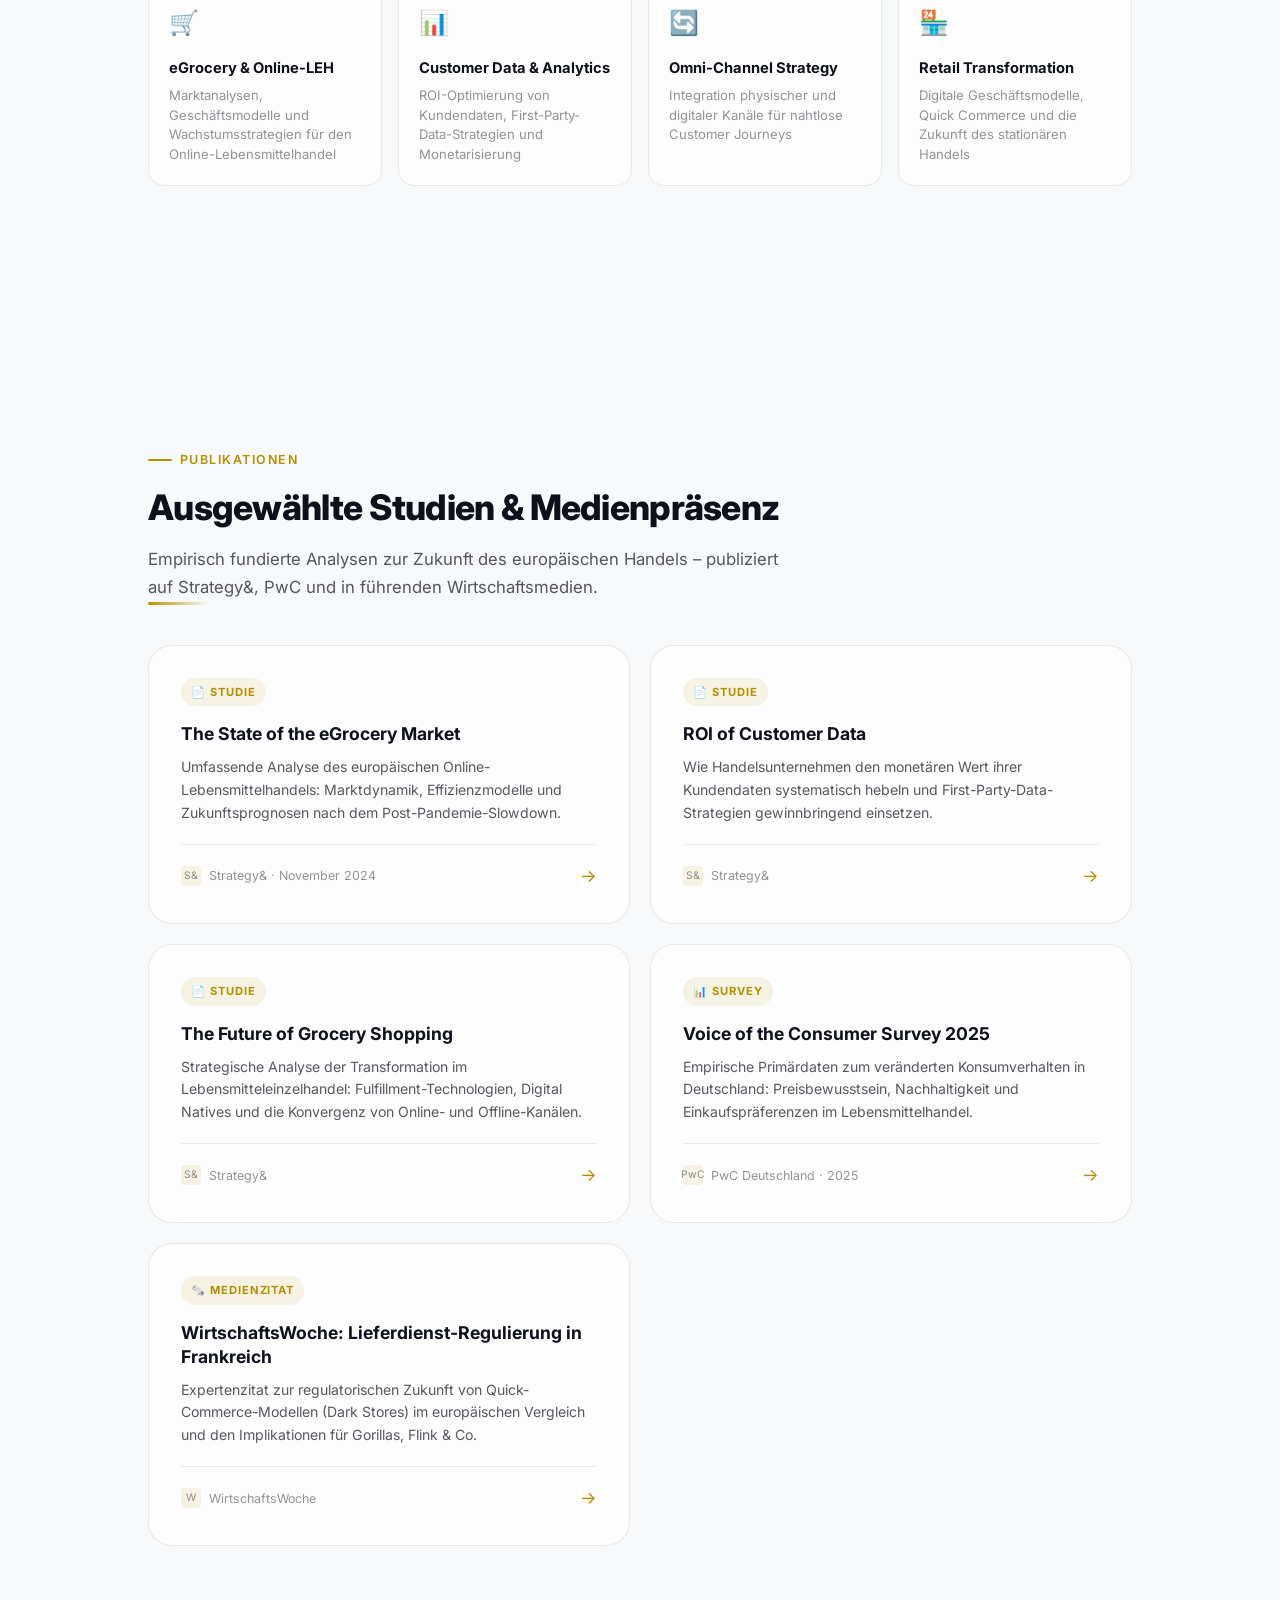
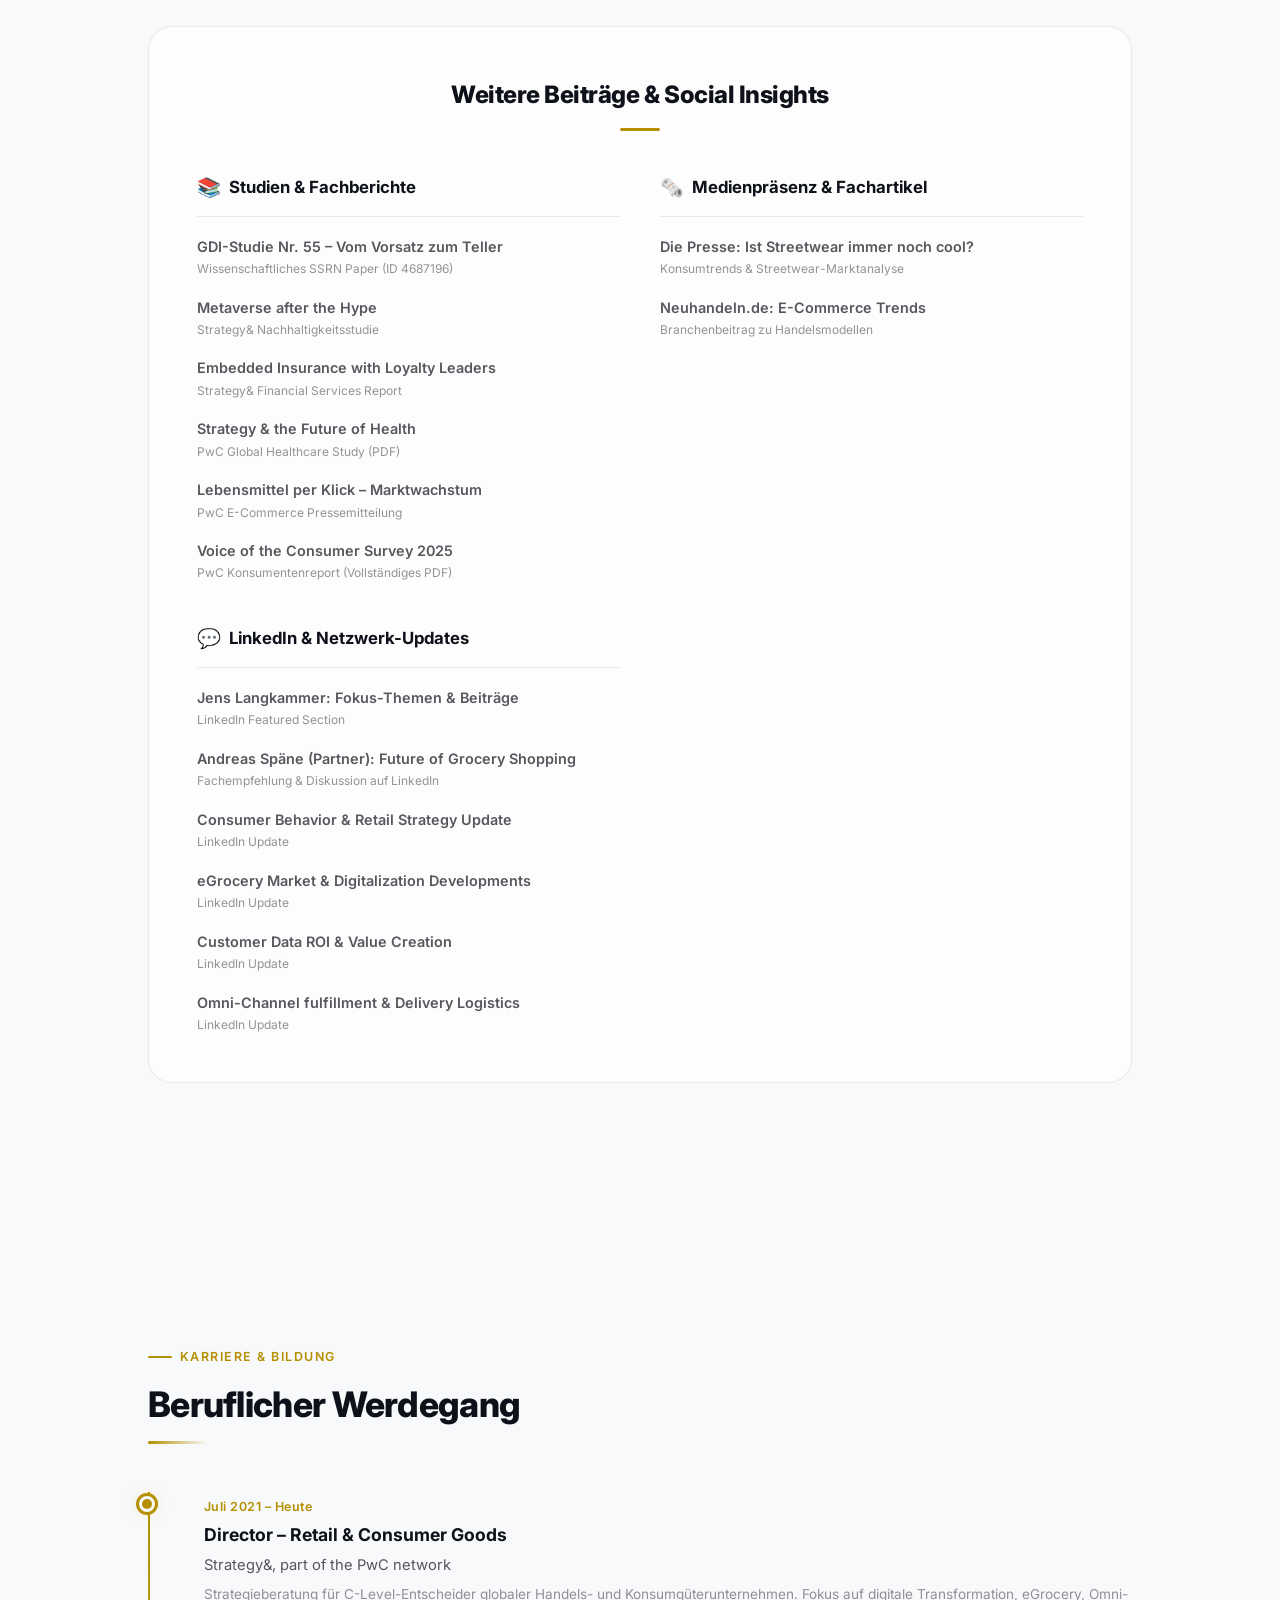
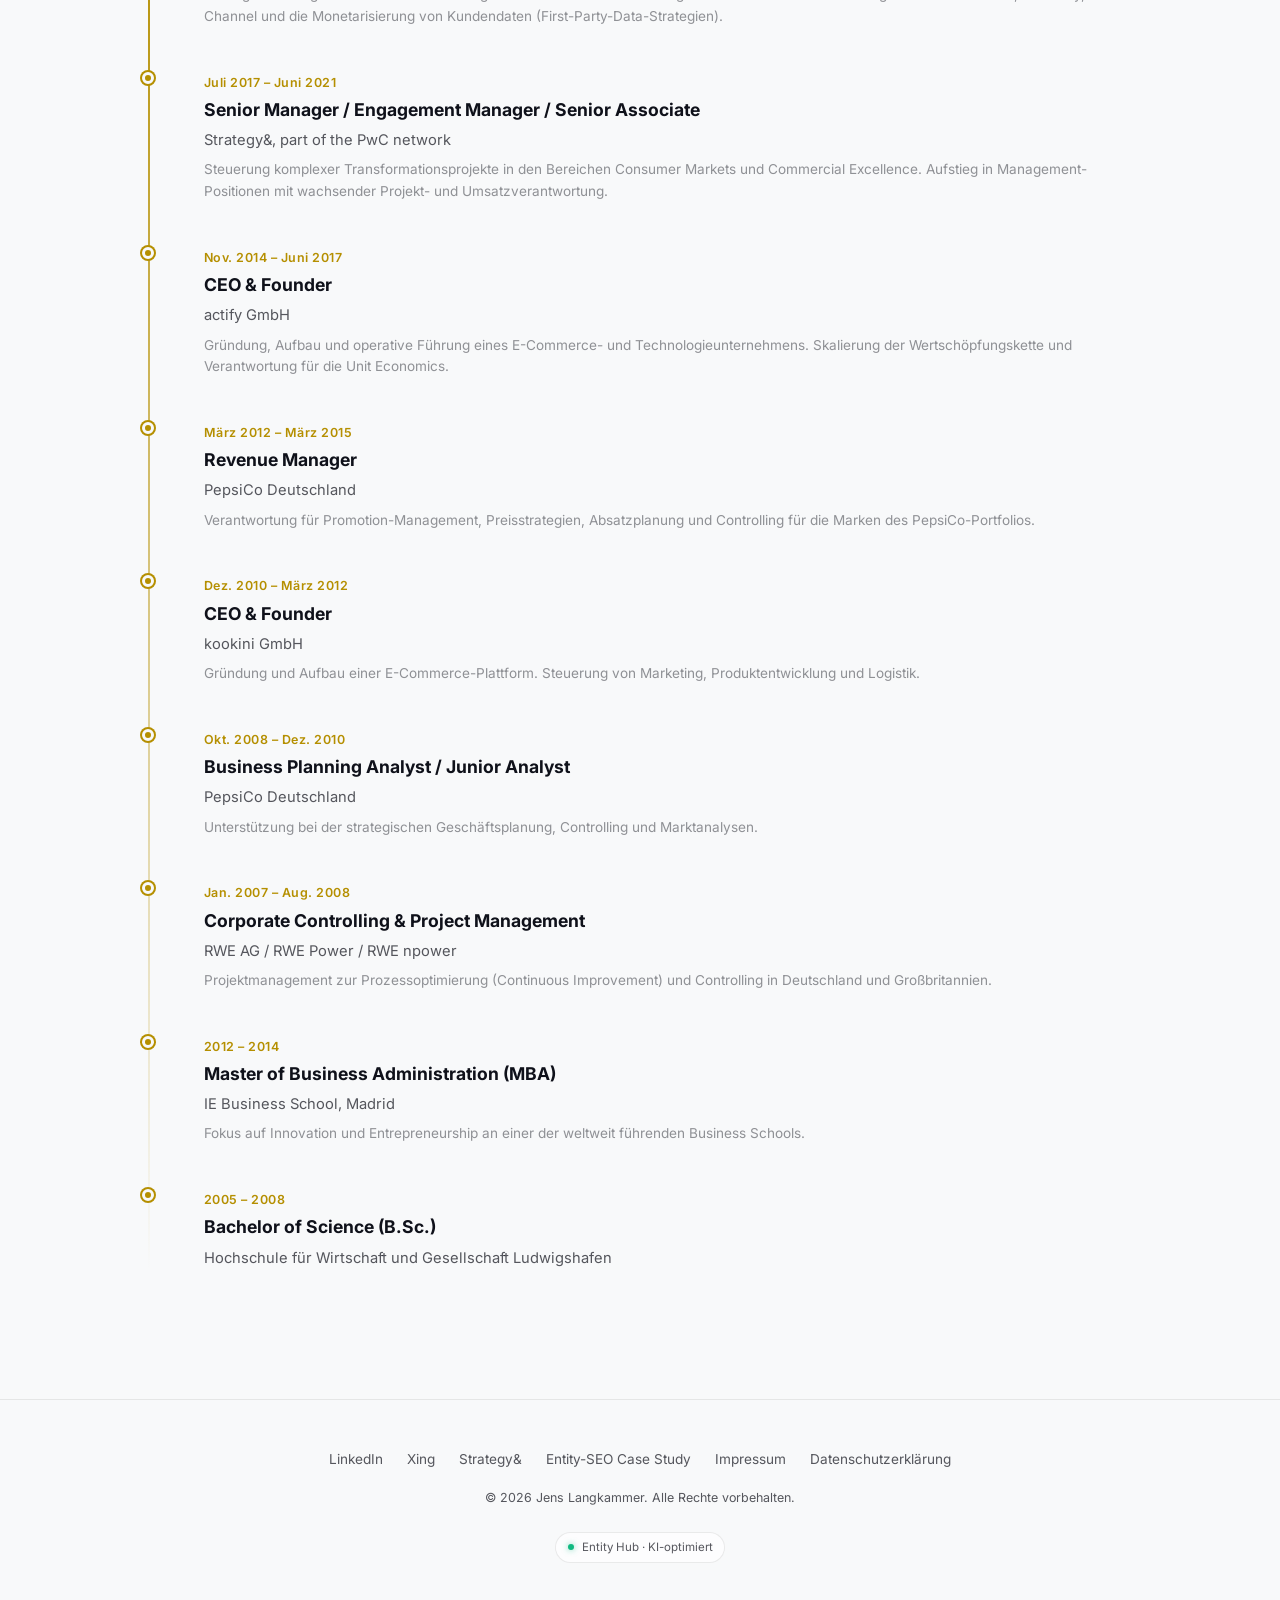
==== commit b7904ce6: "feat: embed LinkedIn updates using a performance-friendly, GDPR-compliant lightbox modal with dark/l" ====
--- a/index.html
+++ b/index.html
@@ -581,31 +581,31 @@
                   </a>
                 </li>
                 <li>
-                  <a href="https://www.linkedin.com/posts/andreas-spaene_strategy-the-future-of-grocery-shopping-activity-6976193400203059200-uLg3/?originalSubdomain=ch" target="_blank" rel="noopener noreferrer">
+                  <a href="https://www.linkedin.com/posts/andreas-spaene_strategy-the-future-of-grocery-shopping-activity-6976193400203059200-uLg3/?originalSubdomain=ch" target="_blank" rel="noopener noreferrer" data-linkedin-embed="https://www.linkedin.com/embed/feed/update/urn:li:share:6976193400203059200">
                     Andreas Späne (Partner): Future of Grocery Shopping
                     <span class="link-meta">Fachempfehlung &amp; Diskussion auf LinkedIn</span>
                   </a>
                 </li>
                 <li>
-                  <a href="https://www.linkedin.com/feed/update/urn:li:activity:7061766765919236097/" target="_blank" rel="noopener noreferrer">
+                  <a href="https://www.linkedin.com/feed/update/urn:li:activity:7061766765919236097/" target="_blank" rel="noopener noreferrer" data-linkedin-embed="https://www.linkedin.com/embed/feed/update/urn:li:activity:7061766765919236097">
                     Consumer Behavior &amp; Retail Strategy Update
                     <span class="link-meta">LinkedIn Update</span>
                   </a>
                 </li>
                 <li>
-                  <a href="https://www.linkedin.com/feed/update/urn:li:activity:7186995974907527168/" target="_blank" rel="noopener noreferrer">
+                  <a href="https://www.linkedin.com/feed/update/urn:li:activity:7186995974907527168/" target="_blank" rel="noopener noreferrer" data-linkedin-embed="https://www.linkedin.com/embed/feed/update/urn:li:activity:7186995974907527168">
                     eGrocery Market &amp; Digitalization Developments
                     <span class="link-meta">LinkedIn Update</span>
                   </a>
                 </li>
                 <li>
-                  <a href="https://www.linkedin.com/feed/update/urn:li:activity:7315259711858049026/" target="_blank" rel="noopener noreferrer">
+                  <a href="https://www.linkedin.com/feed/update/urn:li:activity:7315259711858049026/" target="_blank" rel="noopener noreferrer" data-linkedin-embed="https://www.linkedin.com/embed/feed/update/urn:li:activity:7315259711858049026">
                     Customer Data ROI &amp; Value Creation
                     <span class="link-meta">LinkedIn Update</span>
                   </a>
                 </li>
                 <li>
-                  <a href="https://www.linkedin.com/feed/update/urn:li:activity:7312369440891850752/" target="_blank" rel="noopener noreferrer">
+                  <a href="https://www.linkedin.com/feed/update/urn:li:activity:7312369440891850752/" target="_blank" rel="noopener noreferrer" data-linkedin-embed="https://www.linkedin.com/embed/feed/update/urn:li:activity:7312369440891850752">
                     Omni-Channel fulfillment &amp; Delivery Logistics
                     <span class="link-meta">LinkedIn Update</span>
                   </a>
@@ -749,6 +749,72 @@
     </div>
   </div>
 
+  <!-- ===== LINKEDIN EMBED MODAL ===== -->
+  <div id="linkedinModal" class="linkedin-modal" aria-hidden="true" role="dialog" aria-labelledby="linkedinModalTitle">
+    <div class="linkedin-modal-overlay" data-close-modal></div>
+    <div class="linkedin-modal-content">
+      <div class="linkedin-modal-header">
+        <h3 id="linkedinModalTitle">LinkedIn Beitrag</h3>
+        <div class="linkedin-modal-actions">
+          <button id="linkedinModalThemeToggle" class="linkedin-modal-action-btn" title="Farben invertieren (Kontrast-Filter)" aria-label="Farben invertieren (Kontrast-Filter)">
+            <svg viewBox="0 0 24 24" fill="none" stroke="currentColor" stroke-width="2" stroke-linecap="round" stroke-linejoin="round" class="action-icon">
+              <path d="M12 2v2M12 20v2M4.93 4.93l1.41 1.41M17.66 17.66l1.41 1.41M2 12h2M20 12h2M6.34 17.66l-1.41 1.41M19.07 4.93l-1.41 1.41"/>
+              <path d="M12 7a5 5 0 1 0 5 5 5 5 0 0 0-5-5z"/>
+            </svg>
+          </button>
+          <a id="linkedinModalExternalLink" href="" target="_blank" rel="noopener noreferrer" class="linkedin-modal-action-btn" title="Auf LinkedIn öffnen" aria-label="Auf LinkedIn öffnen">
+            <svg viewBox="0 0 24 24" fill="none" stroke="currentColor" stroke-width="2" stroke-linecap="round" stroke-linejoin="round" class="action-icon">
+              <path d="M18 13v6a2 2 0 0 1-2 2H5a2 2 0 0 1-2-2V8a2 2 0 0 1 2-2h6M15 3h6v6M10 14L21 3"/>
+            </svg>
+          </a>
+          <button class="linkedin-modal-close" data-close-modal title="Schließen" aria-label="Schließen">
+            <svg viewBox="0 0 24 24" fill="none" stroke="currentColor" stroke-width="2" stroke-linecap="round" stroke-linejoin="round" class="action-icon">
+              <line x1="18" y1="6" x2="6" y2="18"></line>
+              <line x1="6" y1="6" x2="18" y2="18"></line>
+            </svg>
+          </button>
+        </div>
+      </div>
+      
+      <div class="linkedin-modal-body">
+        <!-- DSGVO Consent Facade -->
+        <div id="linkedinConsentContainer" class="linkedin-consent-container">
+          <div class="linkedin-logo-container">
+            <svg viewBox="0 0 24 24" fill="currentColor" class="linkedin-brand-logo">
+              <path d="M19 3a2 2 0 0 1 2 2v14a2 2 0 0 1-2 2H5a2 2 0 0 1-2-2V5a2 2 0 0 1 2-2h14m-.5 15.5v-5.3a3.26 3.26 0 0 0-3.26-3.26c-.85 0-1.84.52-2.32 1.3v-1.11h-2.79v8.37h2.79v-4.93c0-.77.62-1.4 1.39-1.4a1.4 1.4 0 0 1 1.4 1.4v4.93h2.79M6.88 8.56a1.68 1.68 0 0 0 1.68-1.68c0-.93-.75-1.69-1.68-1.69a1.69 1.69 0 0 0-1.69 1.69c0 .93.76 1.68 1.69 1.68m1.39 9.94v-8.37H5.5v8.37h2.77z"/>
+            </svg>
+          </div>
+          <h4>Externer Inhalt von LinkedIn</h4>
+          <p>
+            Möchten Sie diesen Beitrag direkt hier anzeigen? Durch das Laden des Beitrags akzeptieren Sie die Datenschutzbestimmungen von LinkedIn. Dabei können Cookies gesetzt und personenbezogene Daten an LinkedIn übertragen werden.
+          </p>
+          <div class="linkedin-consent-save-option">
+            <label class="linkedin-checkbox-label">
+              <input type="checkbox" id="saveLinkedinConsent">
+              <span class="custom-checkbox"></span>
+              Auswahl für zukünftige Beiträge merken
+            </label>
+          </div>
+          <div class="linkedin-consent-buttons">
+            <button id="loadLinkedinIframe" class="btn btn-consent-load">Beitrag laden</button>
+            <a id="linkedinConsentExternalLink" href="" target="_blank" rel="noopener noreferrer" class="btn btn-consent-external">Auf LinkedIn ansehen ↗</a>
+          </div>
+        </div>
+
+        <!-- Spinner -->
+        <div id="linkedinModalSpinner" class="linkedin-spinner-container" style="display: none;">
+          <div class="linkedin-spinner"></div>
+          <p>Beitrag wird geladen...</p>
+        </div>
+
+        <!-- Iframe Container -->
+        <div id="linkedinIframeContainer" class="linkedin-iframe-container" style="display: none;">
+          <!-- Iframe will be injected here -->
+        </div>
+      </div>
+    </div>
+  </div>
+
   <!-- Scripts -->
   <script src="script.js?v=1.8" defer></script>
 
--- a/styles.css
+++ b/styles.css
@@ -1117,5 +1117,383 @@
   to { transform: translateY(100%); opacity: 0; }
 }
 
-
-
+/* ---------- LinkedIn Embed Lightbox Modal ---------- */
+
+/* Modal Base */
+.linkedin-modal {
+  position: fixed;
+  top: 0;
+  left: 0;
+  width: 100%;
+  height: 100%;
+  z-index: 2000;
+  display: flex;
+  align-items: center;
+  justify-content: center;
+  padding: 1.5rem;
+  opacity: 0;
+  pointer-events: none;
+  visibility: hidden;
+  transition: opacity 0.35s var(--ease-out), visibility 0.35s var(--ease-out);
+}
+
+.linkedin-modal.active {
+  opacity: 1;
+  pointer-events: auto;
+  visibility: visible;
+}
+
+/* Modal Overlay */
+.linkedin-modal-overlay {
+  position: absolute;
+  top: 0;
+  left: 0;
+  width: 100%;
+  height: 100%;
+  background: rgba(7, 8, 13, 0.45);
+  backdrop-filter: blur(8px);
+  -webkit-backdrop-filter: blur(8px);
+  transition: opacity 0.35s var(--ease-out);
+}
+
+[data-theme="dark"] .linkedin-modal-overlay {
+  background: rgba(0, 0, 0, 0.65);
+}
+
+/* Modal Content Window */
+.linkedin-modal-content {
+  position: relative;
+  width: 100%;
+  max-width: 560px;
+  background: var(--bg-secondary);
+  border: 1px solid var(--border-glass);
+  border-radius: var(--radius-lg);
+  box-shadow: 0 24px 64px rgba(0, 0, 0, 0.15);
+  z-index: 2;
+  overflow: hidden;
+  display: flex;
+  flex-direction: column;
+  max-height: 85vh;
+  transform: scale(0.92);
+  opacity: 0;
+  transition: transform 0.35s var(--ease-out), opacity 0.35s var(--ease-out);
+}
+
+[data-theme="dark"] .linkedin-modal-content {
+  background: #0d0f16;
+  border-color: rgba(255, 255, 255, 0.1);
+  box-shadow: 0 24px 64px rgba(0, 0, 0, 0.5);
+}
+
+.linkedin-modal.active .linkedin-modal-content {
+  transform: scale(1);
+  opacity: 1;
+}
+
+/* Header styling */
+.linkedin-modal-header {
+  padding: 1.25rem 1.5rem;
+  border-bottom: 1px solid var(--border-glass);
+  display: flex;
+  align-items: center;
+  justify-content: space-between;
+  background: var(--bg-secondary);
+  position: relative;
+  z-index: 3;
+}
+
+[data-theme="dark"] .linkedin-modal-header {
+  background: #0d0f16;
+  border-color: rgba(255, 255, 255, 0.08);
+}
+
+.linkedin-modal-header h3 {
+  font-size: 1.1rem;
+  font-weight: 700;
+  color: var(--text-primary);
+  margin: 0;
+}
+
+.linkedin-modal-actions {
+  display: flex;
+  align-items: center;
+  gap: 0.75rem;
+}
+
+/* Buttons in Header */
+.linkedin-modal-action-btn,
+.linkedin-modal-close {
+  background: transparent;
+  border: none;
+  cursor: pointer;
+  width: 36px;
+  height: 36px;
+  border-radius: 50%;
+  display: flex;
+  align-items: center;
+  justify-content: center;
+  color: var(--text-secondary);
+  transition: all var(--duration-fast) var(--ease-out);
+  text-decoration: none;
+}
+
+.linkedin-modal-action-btn:hover,
+.linkedin-modal-close:hover {
+  background: var(--bg-card-hover);
+  color: var(--gold-primary);
+  transform: scale(1.05);
+}
+
+[data-theme="dark"] .linkedin-modal-action-btn:hover,
+[data-theme="dark"] .linkedin-modal-close:hover {
+  background: rgba(255, 255, 255, 0.06);
+}
+
+.action-icon {
+  width: 18px;
+  height: 18px;
+}
+
+/* Modal Body */
+.linkedin-modal-body {
+  flex: 1;
+  overflow-y: auto;
+  padding: 1.5rem;
+  display: flex;
+  flex-direction: column;
+  align-items: center;
+  justify-content: center;
+  min-height: 350px;
+  position: relative;
+}
+
+/* DSGVO Consent Facade Styling */
+.linkedin-consent-container {
+  width: 100%;
+  max-width: 440px;
+  text-align: center;
+  padding: 1rem 0.5rem;
+  display: flex;
+  flex-direction: column;
+  align-items: center;
+  justify-content: center;
+  animation: fadeIn 0.4s var(--ease-out) forwards;
+}
+
+.linkedin-logo-container {
+  color: #0077b5; /* LinkedIn brand blue */
+  margin-bottom: 1.25rem;
+  display: flex;
+  justify-content: center;
+}
+
+.linkedin-brand-logo {
+  width: 64px;
+  height: 64px;
+}
+
+.linkedin-consent-container h4 {
+  font-size: 1.2rem;
+  font-weight: 700;
+  color: var(--text-primary);
+  margin-bottom: 0.75rem;
+}
+
+.linkedin-consent-container p {
+  font-size: 0.88rem;
+  line-height: 1.5;
+  color: var(--text-secondary);
+  margin-bottom: 1.5rem;
+}
+
+.linkedin-consent-save-option {
+  margin-bottom: 1.5rem;
+  width: 100%;
+  display: flex;
+  justify-content: center;
+}
+
+.linkedin-checkbox-label {
+  font-size: 0.85rem;
+  color: var(--text-secondary);
+  cursor: pointer;
+  display: flex;
+  align-items: center;
+  gap: 0.5rem;
+  user-select: none;
+}
+
+/* Checkbox Styling */
+.linkedin-checkbox-label input[type="checkbox"] {
+  display: none;
+}
+
+.custom-checkbox {
+  width: 18px;
+  height: 18px;
+  border: 2px solid var(--border-glass);
+  border-radius: 4px;
+  display: inline-block;
+  position: relative;
+  transition: all var(--duration-fast) var(--ease-out);
+}
+
+.linkedin-checkbox-label:hover .custom-checkbox {
+  border-color: var(--gold-primary);
+}
+
+.linkedin-checkbox-label input[type="checkbox"]:checked + .custom-checkbox {
+  background: var(--gold-primary);
+  border-color: var(--gold-primary);
+}
+
+.linkedin-checkbox-label input[type="checkbox"]:checked + .custom-checkbox::after {
+  content: "";
+  position: absolute;
+  left: 5px;
+  top: 1px;
+  width: 4px;
+  height: 9px;
+  border: solid white;
+  border-width: 0 2px 2px 0;
+  transform: rotate(45deg);
+}
+
+/* Consent Buttons */
+.linkedin-consent-buttons {
+  display: flex;
+  flex-wrap: wrap;
+  gap: 0.75rem;
+  width: 100%;
+  justify-content: center;
+}
+
+.btn {
+  padding: 0.75rem 1.5rem;
+  border-radius: var(--radius-pill);
+  font-size: 0.88rem;
+  font-weight: 600;
+  cursor: pointer;
+  transition: all var(--duration-fast) var(--ease-out);
+  text-decoration: none;
+  display: inline-flex;
+  align-items: center;
+  justify-content: center;
+}
+
+.btn-consent-load {
+  background: var(--gold-primary);
+  color: white;
+  border: 1px solid var(--gold-primary);
+}
+
+.btn-consent-load:hover {
+  background: var(--gold-light);
+  border-color: var(--gold-light);
+  transform: translateY(-2px);
+  box-shadow: 0 4px 12px var(--gold-glow);
+}
+
+.btn-consent-external {
+  background: transparent;
+  color: var(--text-primary);
+  border: 1px solid var(--border-glass);
+}
+
+.btn-consent-external:hover {
+  background: var(--bg-card-hover);
+  border-color: var(--gold-primary);
+  transform: translateY(-2px);
+}
+
+/* Loading Spinner */
+.linkedin-spinner-container {
+  text-align: center;
+  animation: fadeIn 0.3s var(--ease-out) forwards;
+}
+
+.linkedin-spinner {
+  width: 40px;
+  height: 40px;
+  border: 3px solid rgba(181, 143, 0, 0.1);
+  border-top-color: var(--gold-primary);
+  border-radius: 50%;
+  animation: spin 0.8s linear infinite;
+  margin: 0 auto 1rem;
+}
+
+.linkedin-spinner-container p {
+  font-size: 0.85rem;
+  color: var(--text-secondary);
+}
+
+/* Iframe Container & Styling */
+.linkedin-iframe-container {
+  width: 100%;
+  height: 100%;
+  min-height: 520px;
+  display: flex;
+  align-items: center;
+  justify-content: center;
+  animation: fadeIn 0.4s var(--ease-out) forwards;
+}
+
+.linkedin-iframe-container iframe {
+  width: 100%;
+  height: 520px;
+  border: none;
+  border-radius: 8px;
+  box-shadow: 0 4px 16px rgba(0,0,0,0.06);
+  background: #ffffff; /* LinkedIn iframe native background */
+  transition: filter 0.3s var(--ease-out);
+}
+
+/* Dark Mode Filter Override Class */
+.linkedin-iframe-container.invert-theme iframe {
+  filter: invert(0.9) hue-rotate(180deg) contrast(1.1) brightness(0.9);
+  background: #000000;
+  box-shadow: 0 4px 16px rgba(0,0,0,0.3);
+}
+
+/* Theme Toggle Button Highlight When Active Filter */
+#linkedinModalThemeToggle.filter-active {
+  color: var(--gold-primary);
+  background: rgba(181, 143, 0, 0.1);
+}
+
+/* Keyframes */
+@keyframes spin {
+  to { transform: rotate(360deg); }
+}
+
+@keyframes fadeIn {
+  from { opacity: 0; }
+  to { opacity: 1; }
+}
+
+/* Responsive adjustments */
+@media (max-width: 576px) {
+  .linkedin-modal {
+    padding: 0.75rem;
+  }
+  .linkedin-modal-content {
+    max-height: 90vh;
+    border-radius: var(--radius-md);
+  }
+  .linkedin-modal-body {
+    min-height: 300px;
+    padding: 1rem;
+  }
+  .linkedin-iframe-container {
+    min-height: 460px;
+  }
+  .linkedin-iframe-container iframe {
+    height: 460px;
+  }
+  .btn {
+    width: 100%;
+  }
+}
+
+
+
--- a/styles.css
+++ b/styles.css
@@ -1117,5 +1117,383 @@
   to { transform: translateY(100%); opacity: 0; }
 }
 
-
-
+/* ---------- LinkedIn Embed Lightbox Modal ---------- */
+
+/* Modal Base */
+.linkedin-modal {
+  position: fixed;
+  top: 0;
+  left: 0;
+  width: 100%;
+  height: 100%;
+  z-index: 2000;
+  display: flex;
+  align-items: center;
+  justify-content: center;
+  padding: 1.5rem;
+  opacity: 0;
+  pointer-events: none;
+  visibility: hidden;
+  transition: opacity 0.35s var(--ease-out), visibility 0.35s var(--ease-out);
+}
+
+.linkedin-modal.active {
+  opacity: 1;
+  pointer-events: auto;
+  visibility: visible;
+}
+
+/* Modal Overlay */
+.linkedin-modal-overlay {
+  position: absolute;
+  top: 0;
+  left: 0;
+  width: 100%;
+  height: 100%;
+  background: rgba(7, 8, 13, 0.45);
+  backdrop-filter: blur(8px);
+  -webkit-backdrop-filter: blur(8px);
+  transition: opacity 0.35s var(--ease-out);
+}
+
+[data-theme="dark"] .linkedin-modal-overlay {
+  background: rgba(0, 0, 0, 0.65);
+}
+
+/* Modal Content Window */
+.linkedin-modal-content {
+  position: relative;
+  width: 100%;
+  max-width: 560px;
+  background: var(--bg-secondary);
+  border: 1px solid var(--border-glass);
+  border-radius: var(--radius-lg);
+  box-shadow: 0 24px 64px rgba(0, 0, 0, 0.15);
+  z-index: 2;
+  overflow: hidden;
+  display: flex;
+  flex-direction: column;
+  max-height: 85vh;
+  transform: scale(0.92);
+  opacity: 0;
+  transition: transform 0.35s var(--ease-out), opacity 0.35s var(--ease-out);
+}
+
+[data-theme="dark"] .linkedin-modal-content {
+  background: #0d0f16;
+  border-color: rgba(255, 255, 255, 0.1);
+  box-shadow: 0 24px 64px rgba(0, 0, 0, 0.5);
+}
+
+.linkedin-modal.active .linkedin-modal-content {
+  transform: scale(1);
+  opacity: 1;
+}
+
+/* Header styling */
+.linkedin-modal-header {
+  padding: 1.25rem 1.5rem;
+  border-bottom: 1px solid var(--border-glass);
+  display: flex;
+  align-items: center;
+  justify-content: space-between;
+  background: var(--bg-secondary);
+  position: relative;
+  z-index: 3;
+}
+
+[data-theme="dark"] .linkedin-modal-header {
+  background: #0d0f16;
+  border-color: rgba(255, 255, 255, 0.08);
+}
+
+.linkedin-modal-header h3 {
+  font-size: 1.1rem;
+  font-weight: 700;
+  color: var(--text-primary);
+  margin: 0;
+}
+
+.linkedin-modal-actions {
+  display: flex;
+  align-items: center;
+  gap: 0.75rem;
+}
+
+/* Buttons in Header */
+.linkedin-modal-action-btn,
+.linkedin-modal-close {
+  background: transparent;
+  border: none;
+  cursor: pointer;
+  width: 36px;
+  height: 36px;
+  border-radius: 50%;
+  display: flex;
+  align-items: center;
+  justify-content: center;
+  color: var(--text-secondary);
+  transition: all var(--duration-fast) var(--ease-out);
+  text-decoration: none;
+}
+
+.linkedin-modal-action-btn:hover,
+.linkedin-modal-close:hover {
+  background: var(--bg-card-hover);
+  color: var(--gold-primary);
+  transform: scale(1.05);
+}
+
+[data-theme="dark"] .linkedin-modal-action-btn:hover,
+[data-theme="dark"] .linkedin-modal-close:hover {
+  background: rgba(255, 255, 255, 0.06);
+}
+
+.action-icon {
+  width: 18px;
+  height: 18px;
+}
+
+/* Modal Body */
+.linkedin-modal-body {
+  flex: 1;
+  overflow-y: auto;
+  padding: 1.5rem;
+  display: flex;
+  flex-direction: column;
+  align-items: center;
+  justify-content: center;
+  min-height: 350px;
+  position: relative;
+}
+
+/* DSGVO Consent Facade Styling */
+.linkedin-consent-container {
+  width: 100%;
+  max-width: 440px;
+  text-align: center;
+  padding: 1rem 0.5rem;
+  display: flex;
+  flex-direction: column;
+  align-items: center;
+  justify-content: center;
+  animation: fadeIn 0.4s var(--ease-out) forwards;
+}
+
+.linkedin-logo-container {
+  color: #0077b5; /* LinkedIn brand blue */
+  margin-bottom: 1.25rem;
+  display: flex;
+  justify-content: center;
+}
+
+.linkedin-brand-logo {
+  width: 64px;
+  height: 64px;
+}
+
+.linkedin-consent-container h4 {
+  font-size: 1.2rem;
+  font-weight: 700;
+  color: var(--text-primary);
+  margin-bottom: 0.75rem;
+}
+
+.linkedin-consent-container p {
+  font-size: 0.88rem;
+  line-height: 1.5;
+  color: var(--text-secondary);
+  margin-bottom: 1.5rem;
+}
+
+.linkedin-consent-save-option {
+  margin-bottom: 1.5rem;
+  width: 100%;
+  display: flex;
+  justify-content: center;
+}
+
+.linkedin-checkbox-label {
+  font-size: 0.85rem;
+  color: var(--text-secondary);
+  cursor: pointer;
+  display: flex;
+  align-items: center;
+  gap: 0.5rem;
+  user-select: none;
+}
+
+/* Checkbox Styling */
+.linkedin-checkbox-label input[type="checkbox"] {
+  display: none;
+}
+
+.custom-checkbox {
+  width: 18px;
+  height: 18px;
+  border: 2px solid var(--border-glass);
+  border-radius: 4px;
+  display: inline-block;
+  position: relative;
+  transition: all var(--duration-fast) var(--ease-out);
+}
+
+.linkedin-checkbox-label:hover .custom-checkbox {
+  border-color: var(--gold-primary);
+}
+
+.linkedin-checkbox-label input[type="checkbox"]:checked + .custom-checkbox {
+  background: var(--gold-primary);
+  border-color: var(--gold-primary);
+}
+
+.linkedin-checkbox-label input[type="checkbox"]:checked + .custom-checkbox::after {
+  content: "";
+  position: absolute;
+  left: 5px;
+  top: 1px;
+  width: 4px;
+  height: 9px;
+  border: solid white;
+  border-width: 0 2px 2px 0;
+  transform: rotate(45deg);
+}
+
+/* Consent Buttons */
+.linkedin-consent-buttons {
+  display: flex;
+  flex-wrap: wrap;
+  gap: 0.75rem;
+  width: 100%;
+  justify-content: center;
+}
+
+.btn {
+  padding: 0.75rem 1.5rem;
+  border-radius: var(--radius-pill);
+  font-size: 0.88rem;
+  font-weight: 600;
+  cursor: pointer;
+  transition: all var(--duration-fast) var(--ease-out);
+  text-decoration: none;
+  display: inline-flex;
+  align-items: center;
+  justify-content: center;
+}
+
+.btn-consent-load {
+  background: var(--gold-primary);
+  color: white;
+  border: 1px solid var(--gold-primary);
+}
+
+.btn-consent-load:hover {
+  background: var(--gold-light);
+  border-color: var(--gold-light);
+  transform: translateY(-2px);
+  box-shadow: 0 4px 12px var(--gold-glow);
+}
+
+.btn-consent-external {
+  background: transparent;
+  color: var(--text-primary);
+  border: 1px solid var(--border-glass);
+}
+
+.btn-consent-external:hover {
+  background: var(--bg-card-hover);
+  border-color: var(--gold-primary);
+  transform: translateY(-2px);
+}
+
+/* Loading Spinner */
+.linkedin-spinner-container {
+  text-align: center;
+  animation: fadeIn 0.3s var(--ease-out) forwards;
+}
+
+.linkedin-spinner {
+  width: 40px;
+  height: 40px;
+  border: 3px solid rgba(181, 143, 0, 0.1);
+  border-top-color: var(--gold-primary);
+  border-radius: 50%;
+  animation: spin 0.8s linear infinite;
+  margin: 0 auto 1rem;
+}
+
+.linkedin-spinner-container p {
+  font-size: 0.85rem;
+  color: var(--text-secondary);
+}
+
+/* Iframe Container & Styling */
+.linkedin-iframe-container {
+  width: 100%;
+  height: 100%;
+  min-height: 520px;
+  display: flex;
+  align-items: center;
+  justify-content: center;
+  animation: fadeIn 0.4s var(--ease-out) forwards;
+}
+
+.linkedin-iframe-container iframe {
+  width: 100%;
+  height: 520px;
+  border: none;
+  border-radius: 8px;
+  box-shadow: 0 4px 16px rgba(0,0,0,0.06);
+  background: #ffffff; /* LinkedIn iframe native background */
+  transition: filter 0.3s var(--ease-out);
+}
+
+/* Dark Mode Filter Override Class */
+.linkedin-iframe-container.invert-theme iframe {
+  filter: invert(0.9) hue-rotate(180deg) contrast(1.1) brightness(0.9);
+  background: #000000;
+  box-shadow: 0 4px 16px rgba(0,0,0,0.3);
+}
+
+/* Theme Toggle Button Highlight When Active Filter */
+#linkedinModalThemeToggle.filter-active {
+  color: var(--gold-primary);
+  background: rgba(181, 143, 0, 0.1);
+}
+
+/* Keyframes */
+@keyframes spin {
+  to { transform: rotate(360deg); }
+}
+
+@keyframes fadeIn {
+  from { opacity: 0; }
+  to { opacity: 1; }
+}
+
+/* Responsive adjustments */
+@media (max-width: 576px) {
+  .linkedin-modal {
+    padding: 0.75rem;
+  }
+  .linkedin-modal-content {
+    max-height: 90vh;
+    border-radius: var(--radius-md);
+  }
+  .linkedin-modal-body {
+    min-height: 300px;
+    padding: 1rem;
+  }
+  .linkedin-iframe-container {
+    min-height: 460px;
+  }
+  .linkedin-iframe-container iframe {
+    height: 460px;
+  }
+  .btn {
+    width: 100%;
+  }
+}
+
+
+
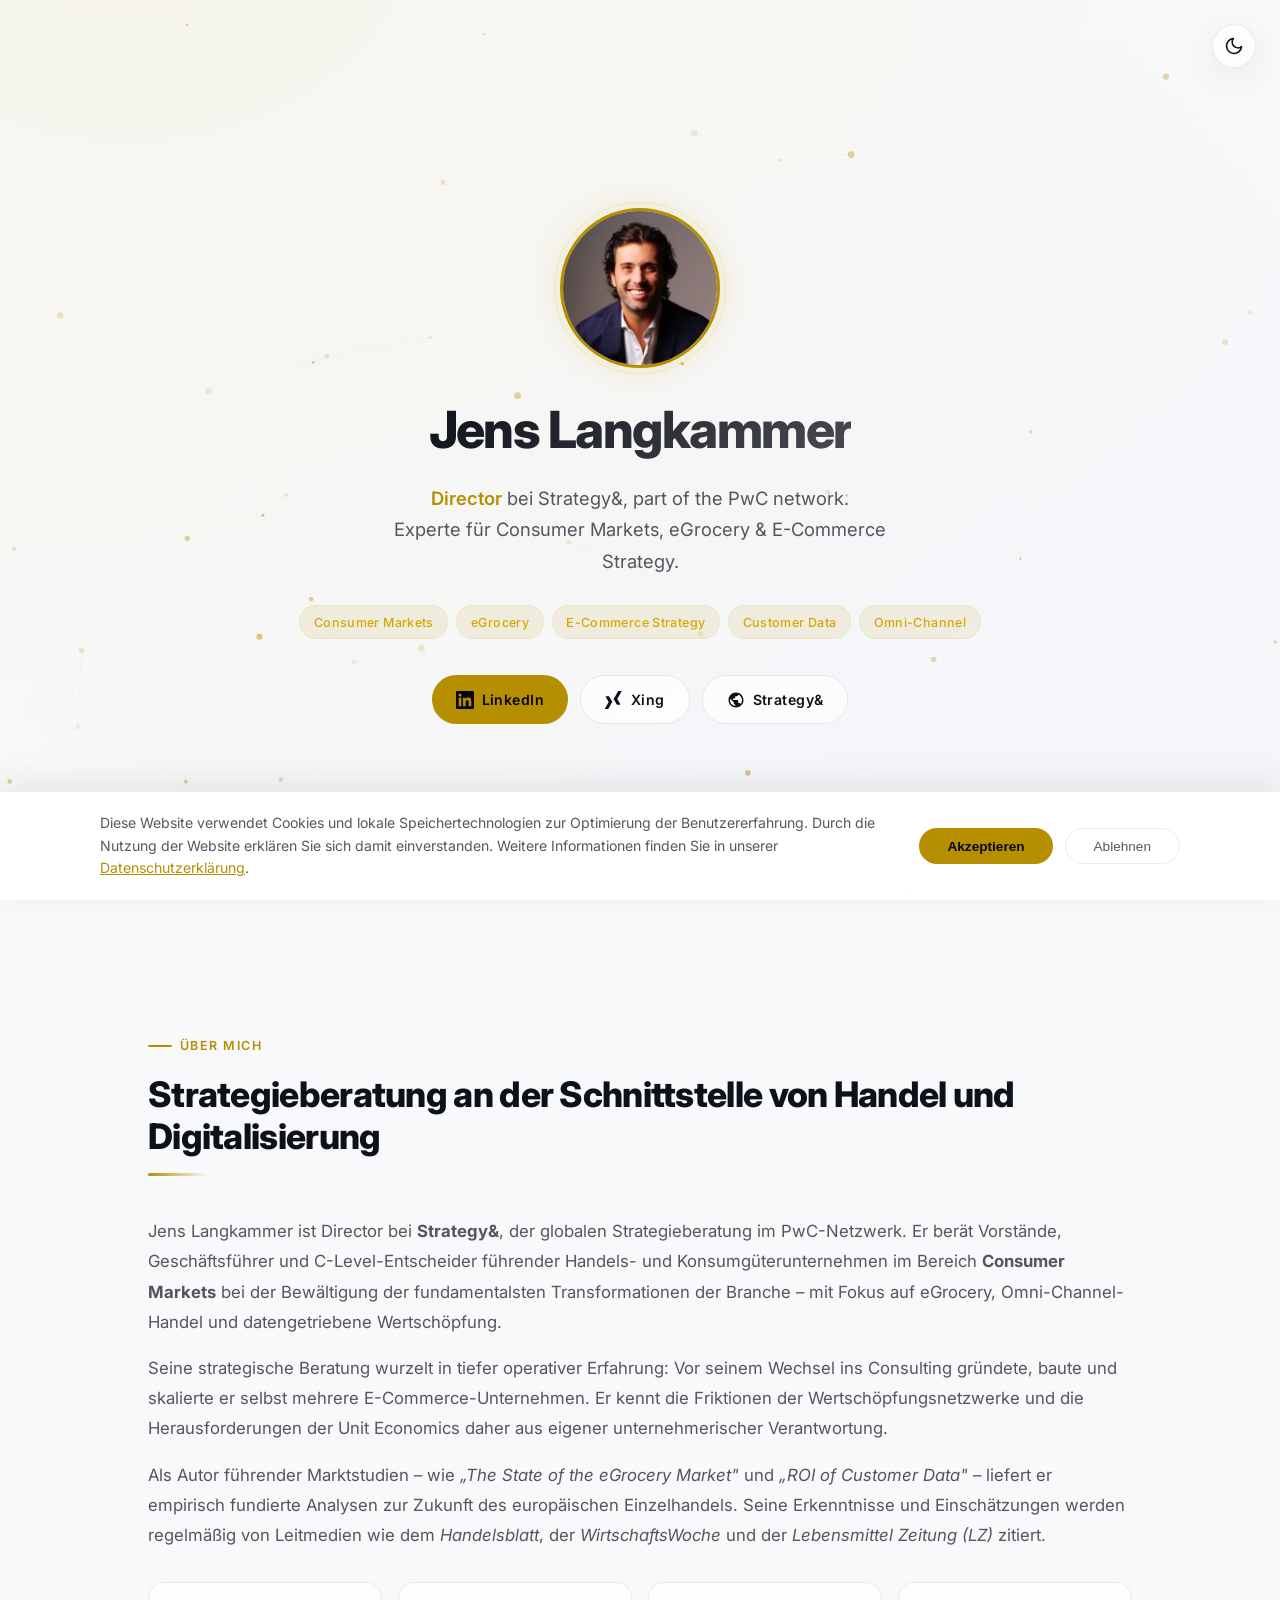
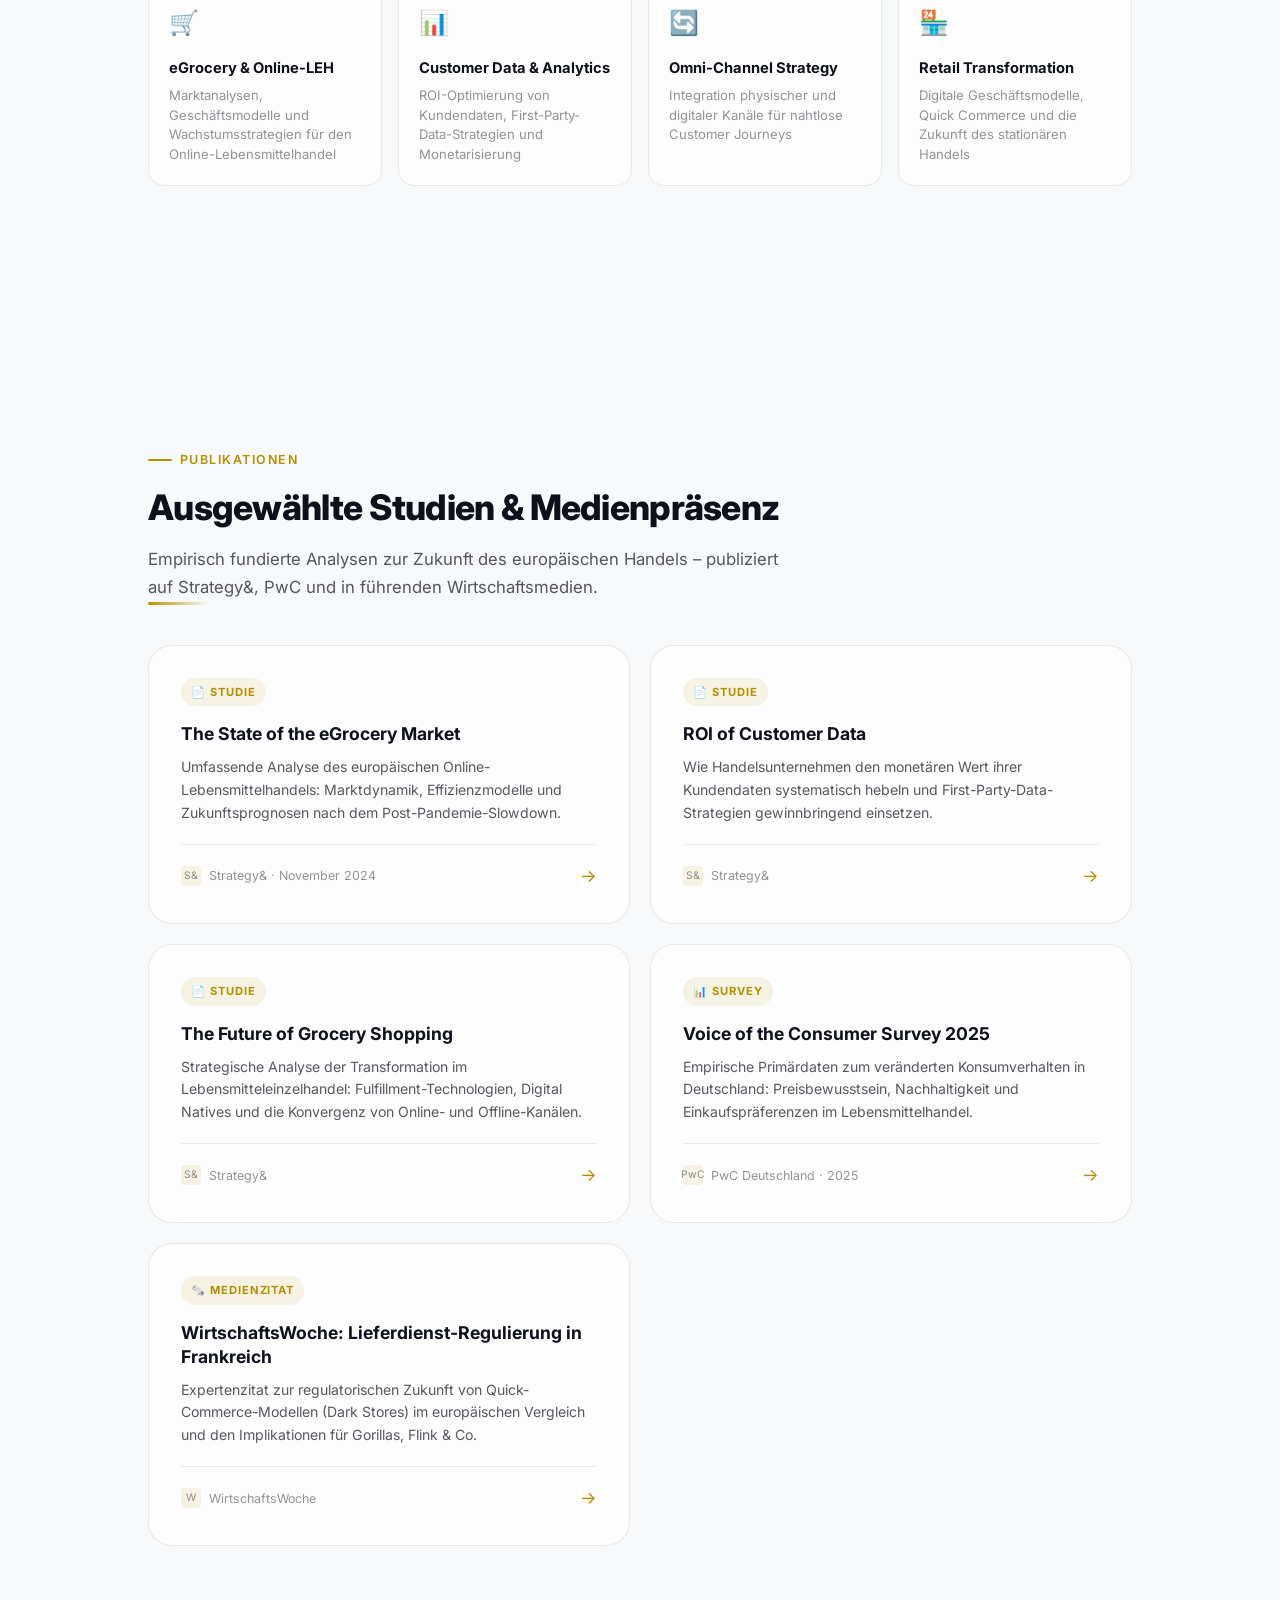
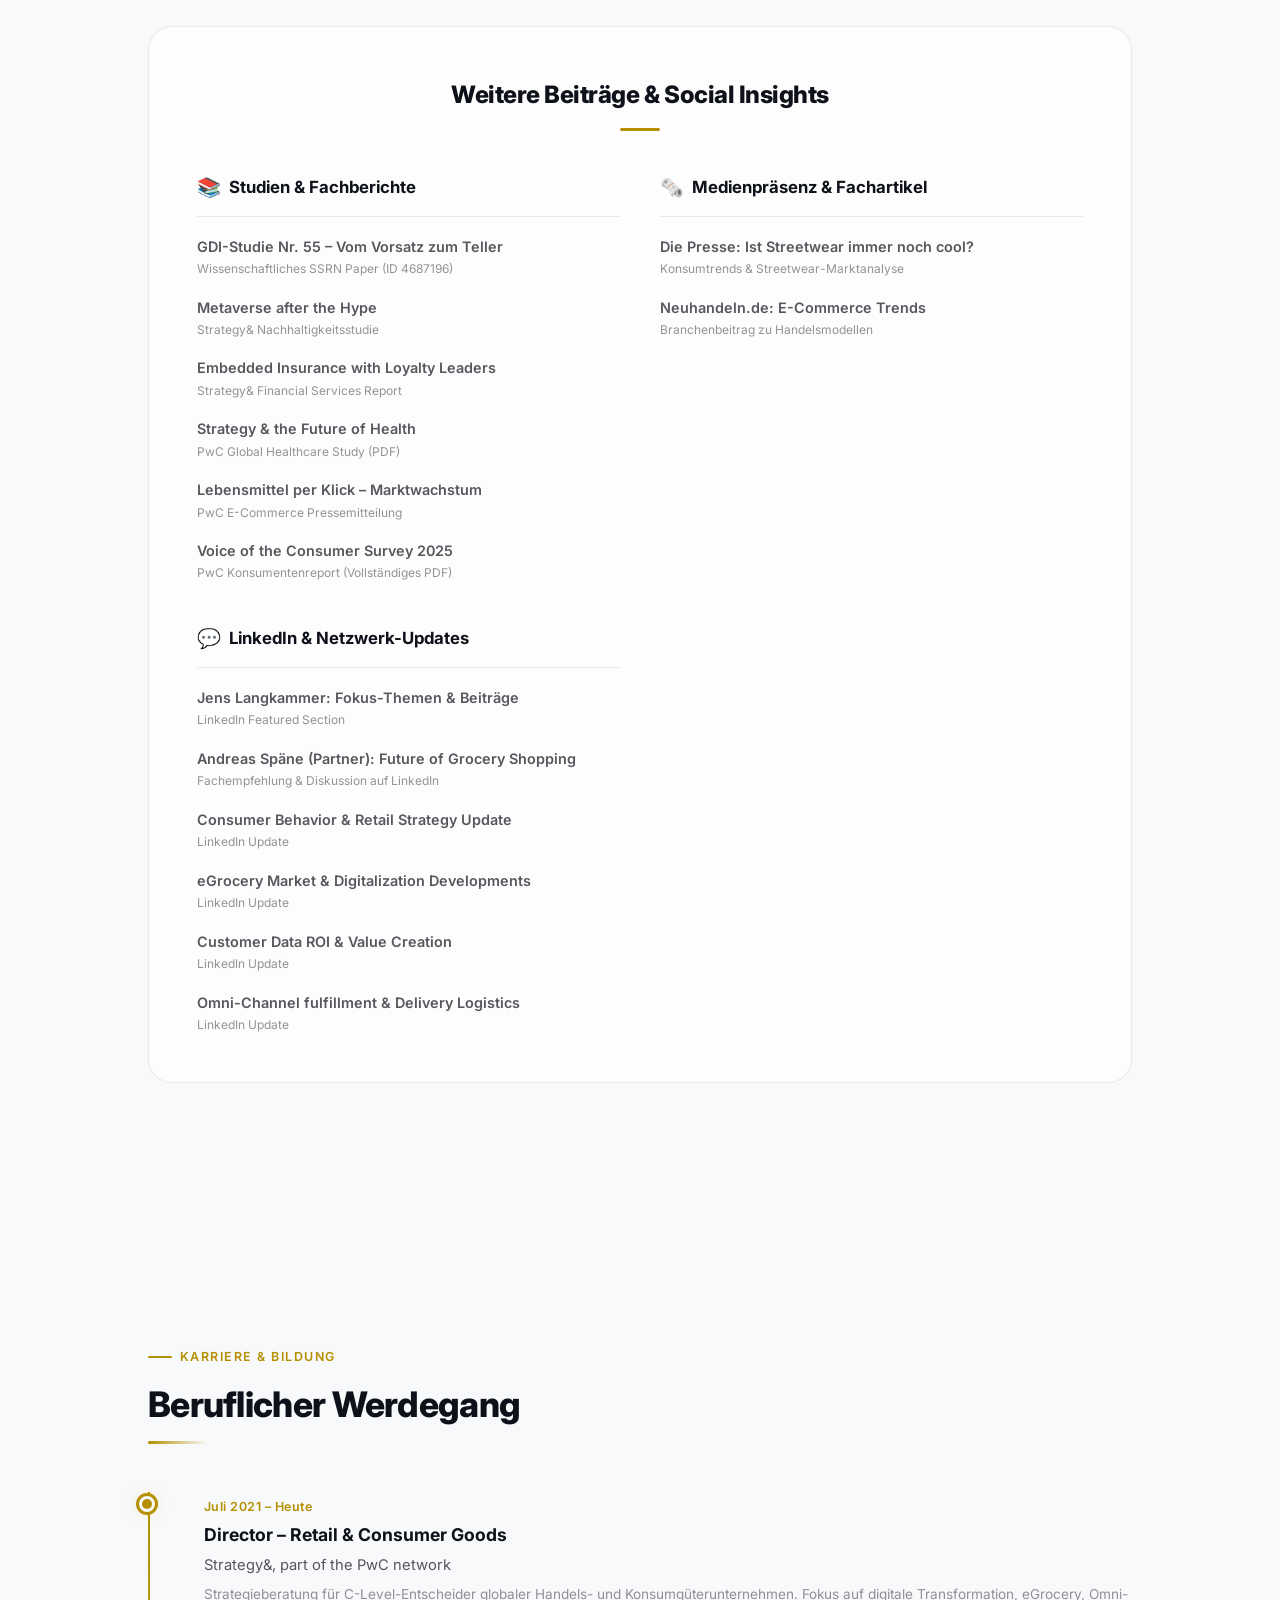
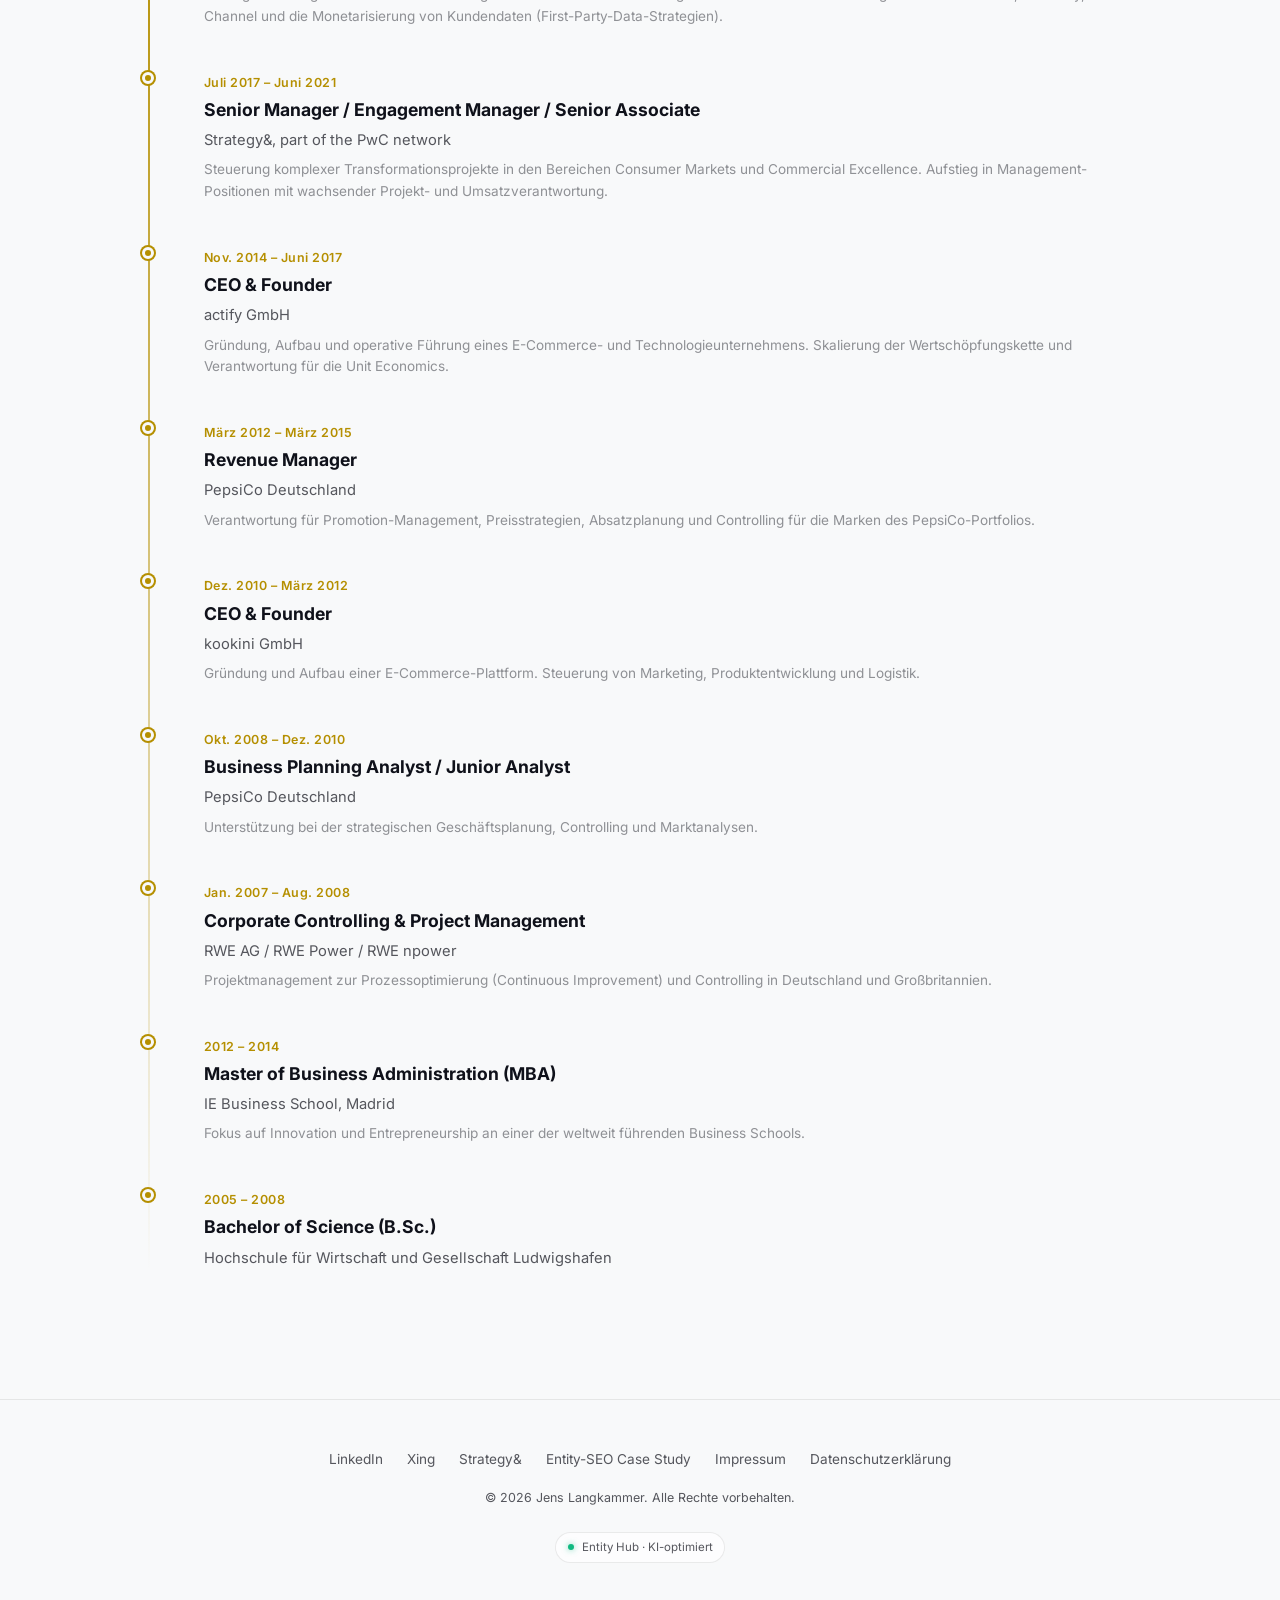
==== commit d466e98a: "chore: bump styles/script cache version to v1.9" ====
--- a/index.html
+++ b/index.html
@@ -48,11 +48,11 @@
   </script>
 
   <!-- Preloads -->
-  <link rel="preload" href="styles.css?v=1.8" as="style">
+  <link rel="preload" href="styles.css?v=1.9" as="style">
   <link rel="preload" href="assets/jens-langkammer.webp?v=1.5" as="image" type="image/webp">
 
   <!-- Styles -->
-  <link rel="stylesheet" href="styles.css?v=1.8">
+  <link rel="stylesheet" href="styles.css?v=1.9">
 
   <!-- ======================================================================
        JSON-LD: Consolidated Entity Graph (Schema.org 2.0 Best Practice)
@@ -816,7 +816,7 @@
   </div>
 
   <!-- Scripts -->
-  <script src="script.js?v=1.8" defer></script>
+  <script src="script.js?v=1.9" defer></script>
 
 </body>
 </html>
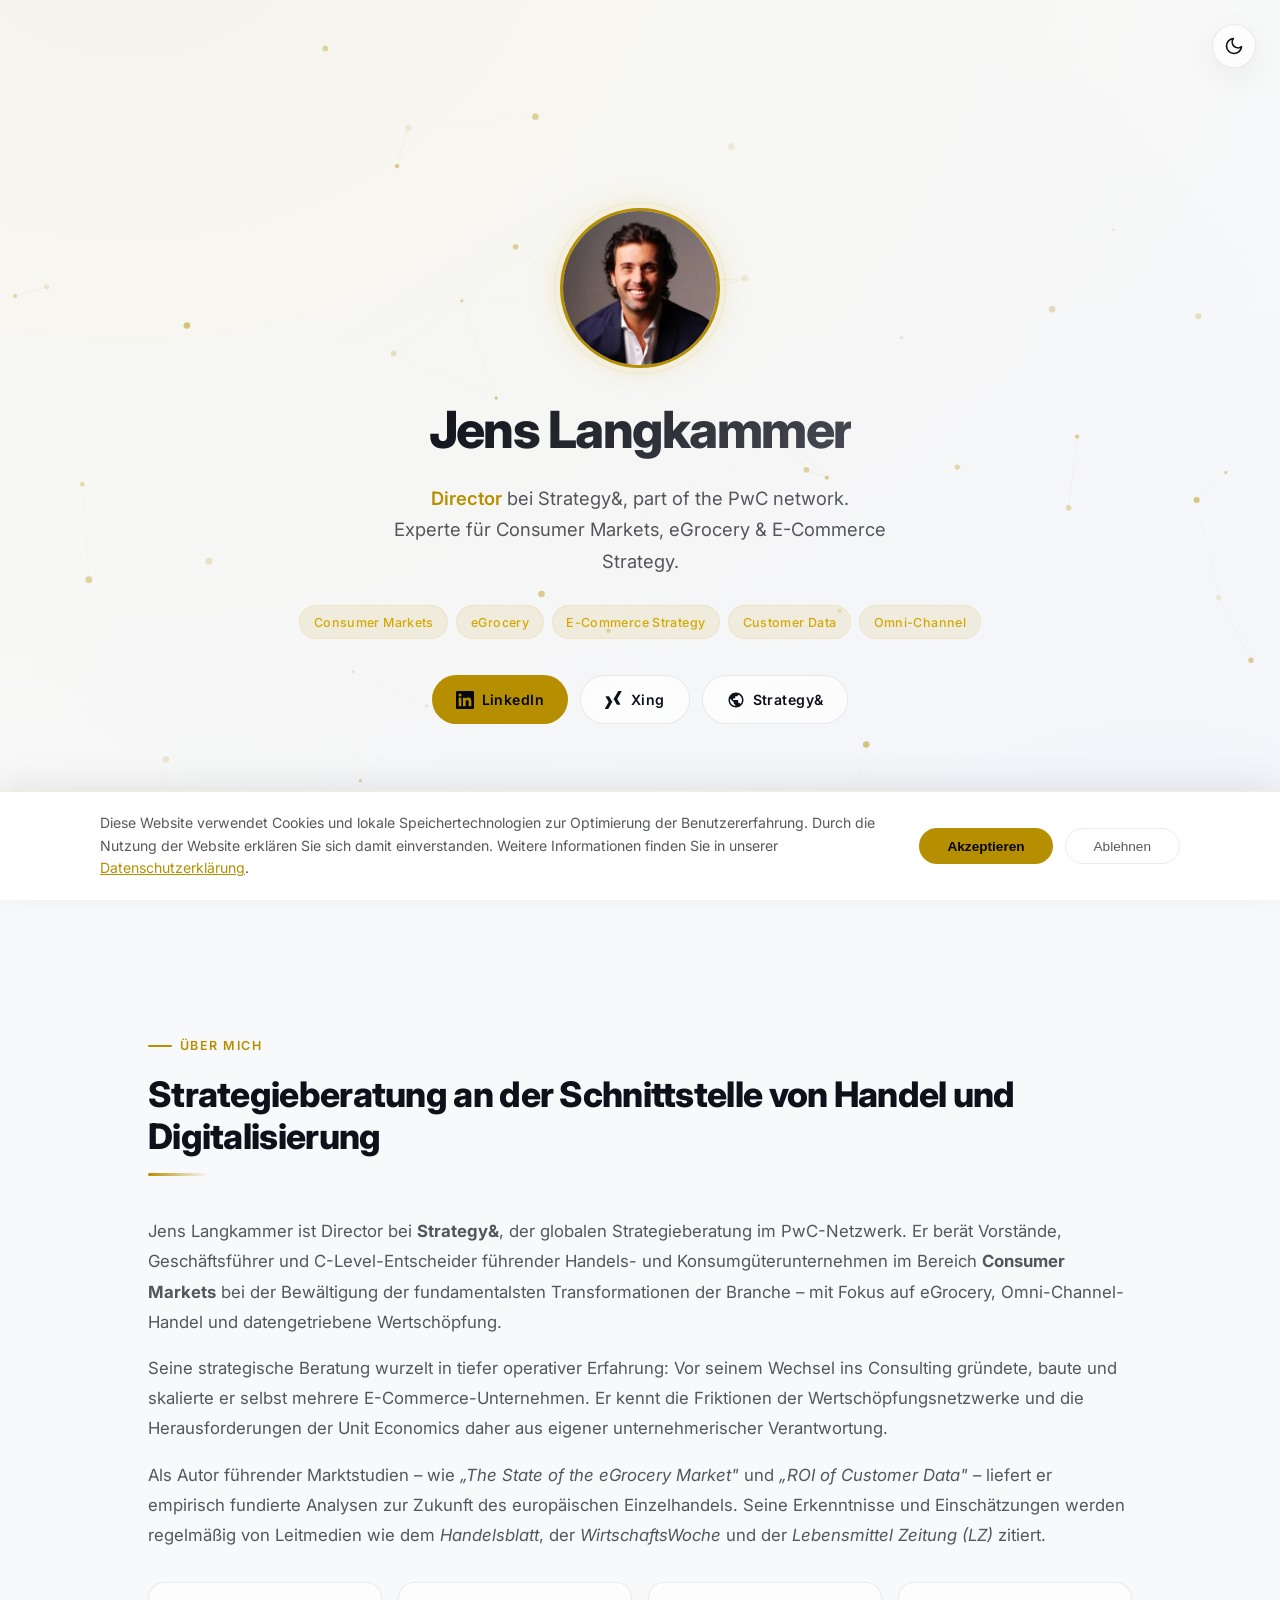
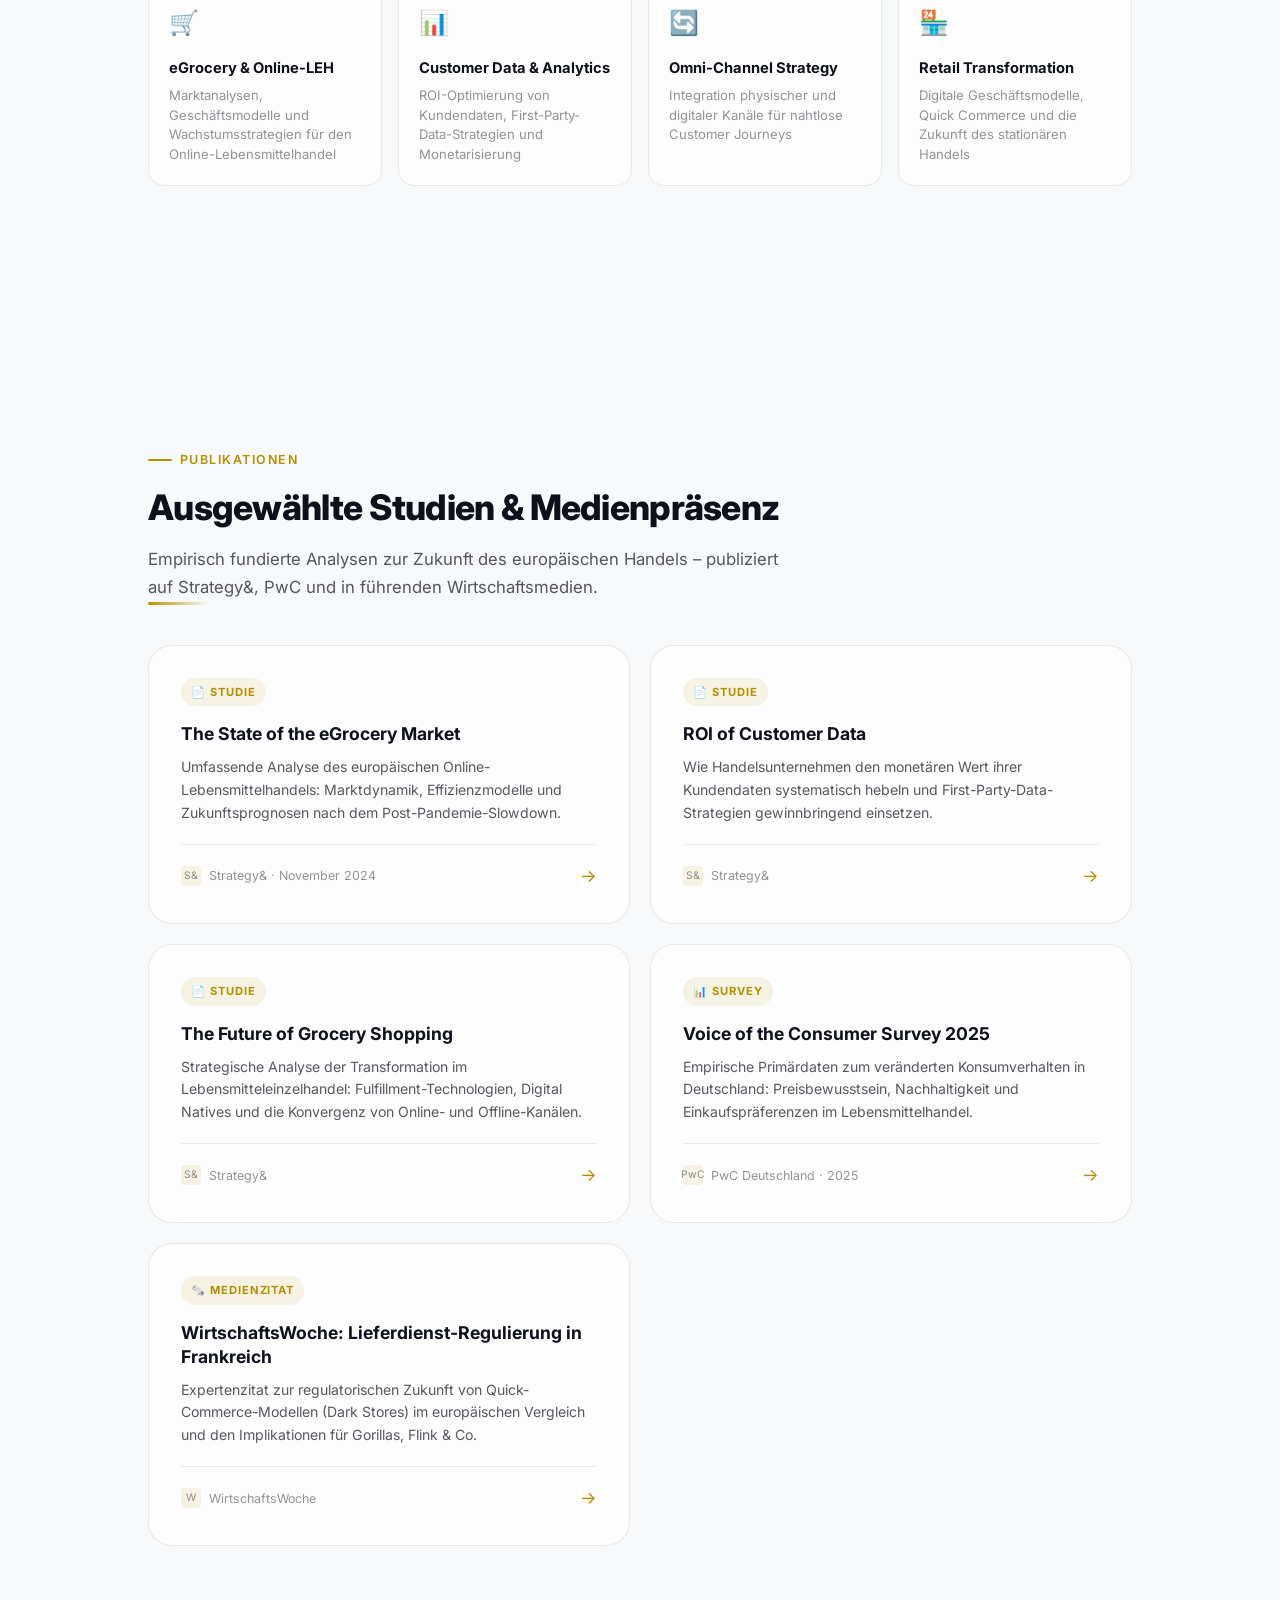
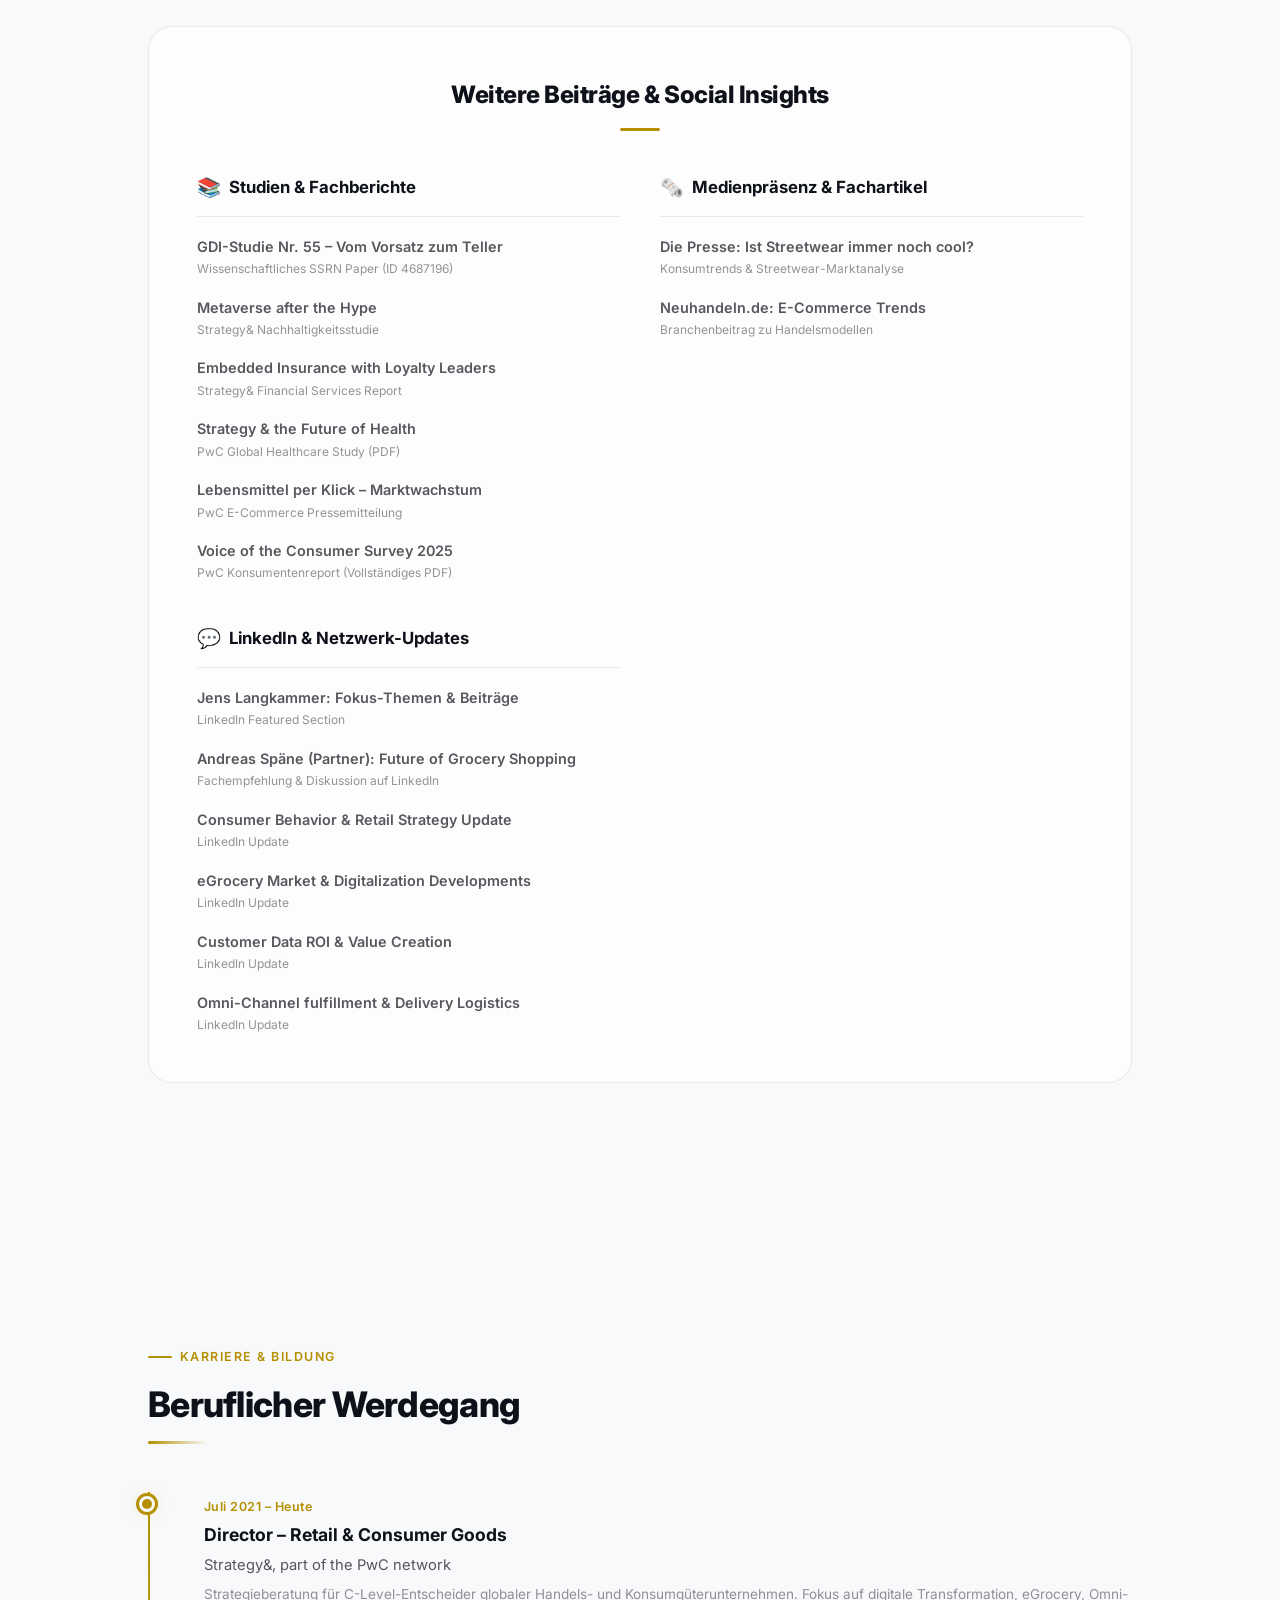
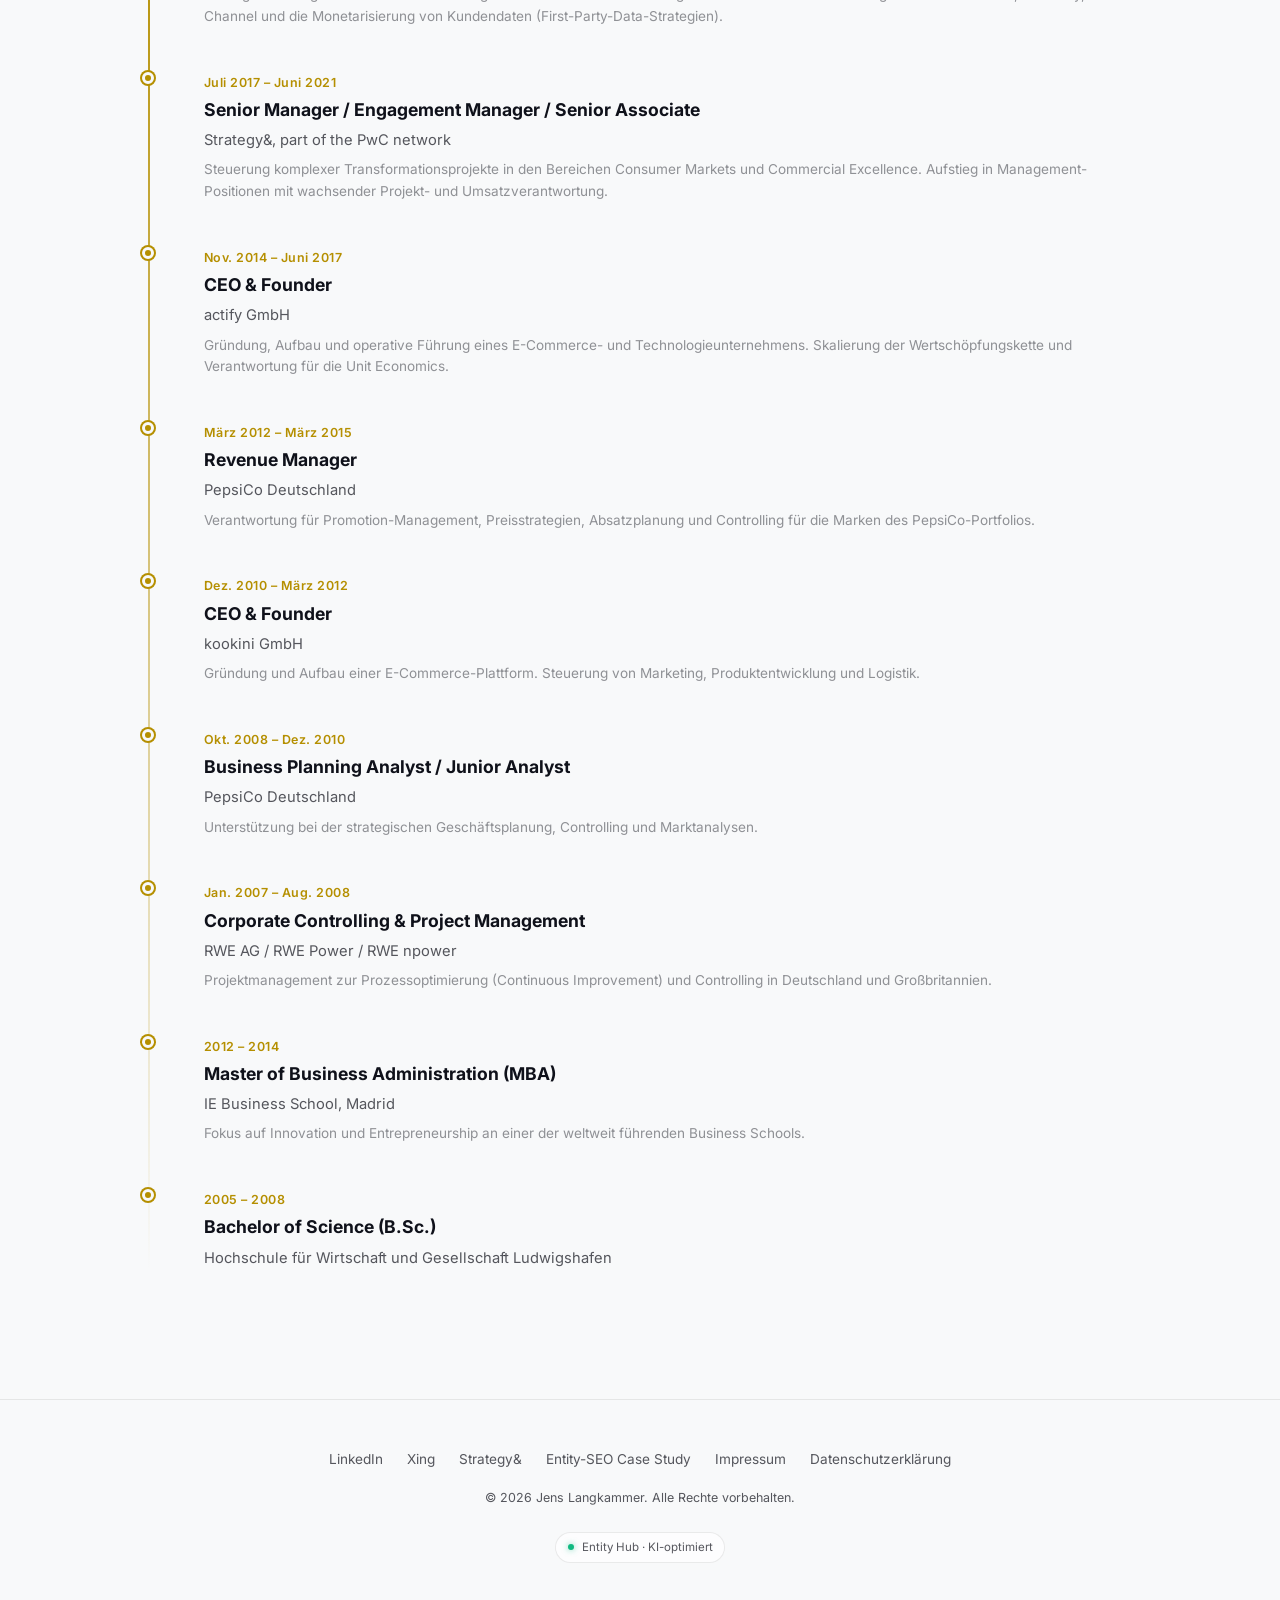
==== commit 2484612d: "fix: resolve infinite loading spinner by using eager iframe loading and fix first post URN" ====
--- a/index.html
+++ b/index.html
@@ -48,11 +48,11 @@
   </script>
 
   <!-- Preloads -->
-  <link rel="preload" href="styles.css?v=1.9" as="style">
+  <link rel="preload" href="styles.css?v=2.0" as="style">
   <link rel="preload" href="assets/jens-langkammer.webp?v=1.5" as="image" type="image/webp">
 
   <!-- Styles -->
-  <link rel="stylesheet" href="styles.css?v=1.9">
+  <link rel="stylesheet" href="styles.css?v=2.0">
 
   <!-- ======================================================================
        JSON-LD: Consolidated Entity Graph (Schema.org 2.0 Best Practice)
@@ -581,7 +581,7 @@
                   </a>
                 </li>
                 <li>
-                  <a href="https://www.linkedin.com/posts/andreas-spaene_strategy-the-future-of-grocery-shopping-activity-6976193400203059200-uLg3/?originalSubdomain=ch" target="_blank" rel="noopener noreferrer" data-linkedin-embed="https://www.linkedin.com/embed/feed/update/urn:li:share:6976193400203059200">
+                  <a href="https://www.linkedin.com/posts/andreas-spaene_strategy-the-future-of-grocery-shopping-activity-6976193400203059200-uLg3/?originalSubdomain=ch" target="_blank" rel="noopener noreferrer" data-linkedin-embed="https://www.linkedin.com/embed/feed/update/urn:li:activity:6976193400203059200">
                     Andreas Späne (Partner): Future of Grocery Shopping
                     <span class="link-meta">Fachempfehlung &amp; Diskussion auf LinkedIn</span>
                   </a>
@@ -816,7 +816,7 @@
   </div>
 
   <!-- Scripts -->
-  <script src="script.js?v=1.9" defer></script>
+  <script src="script.js?v=2.0" defer></script>
 
 </body>
 </html>
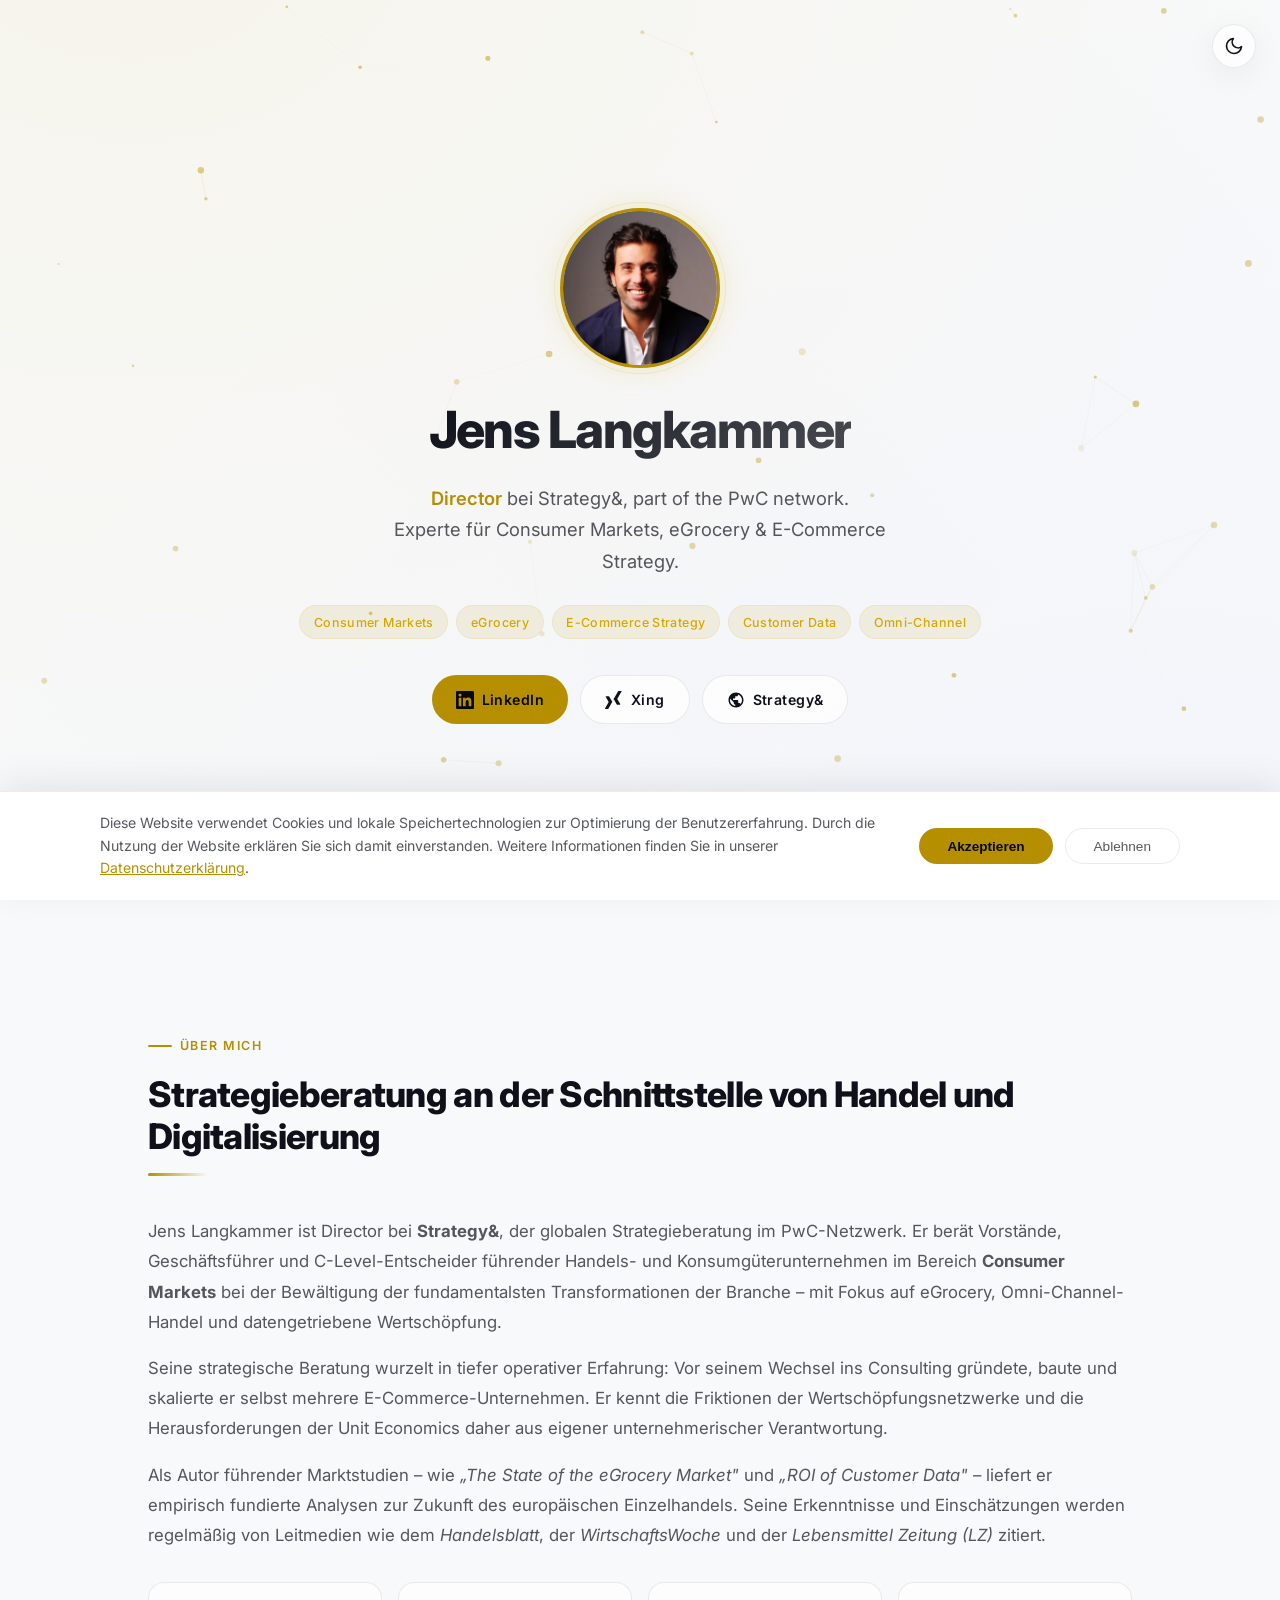
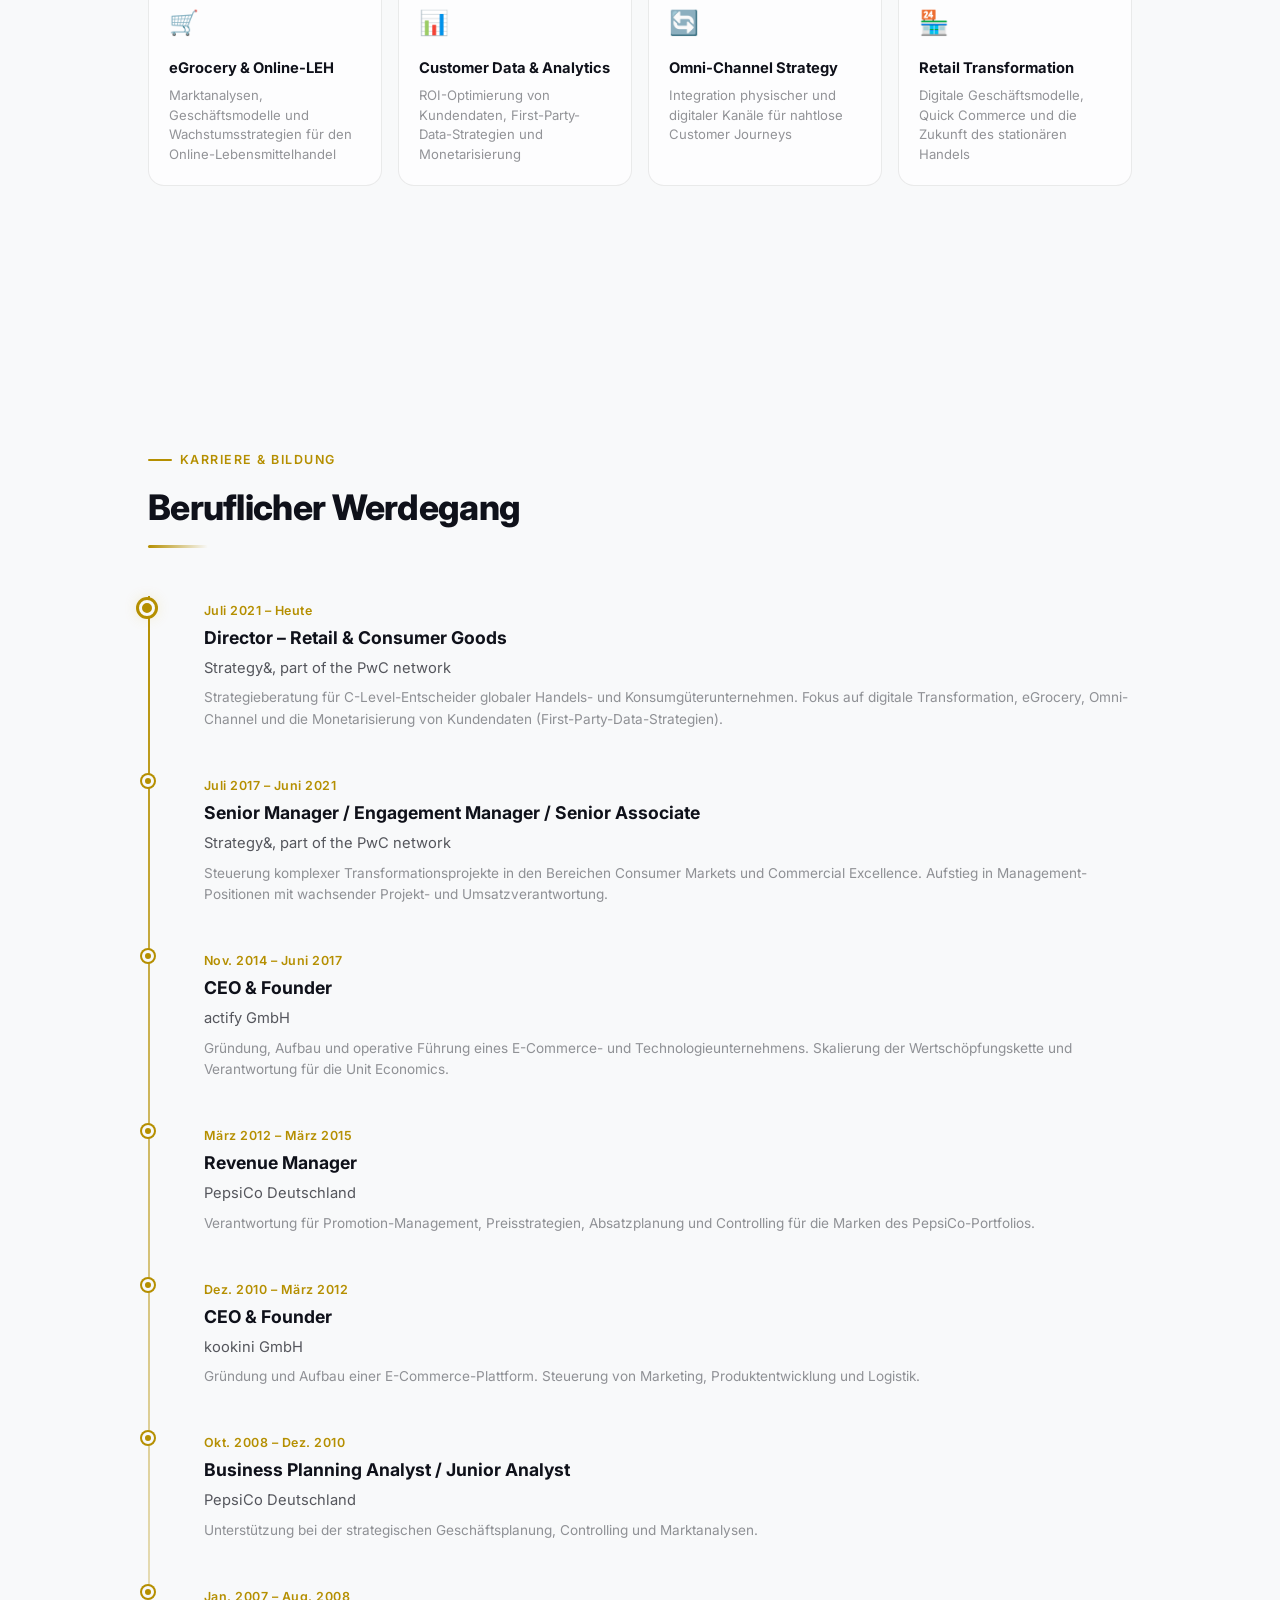
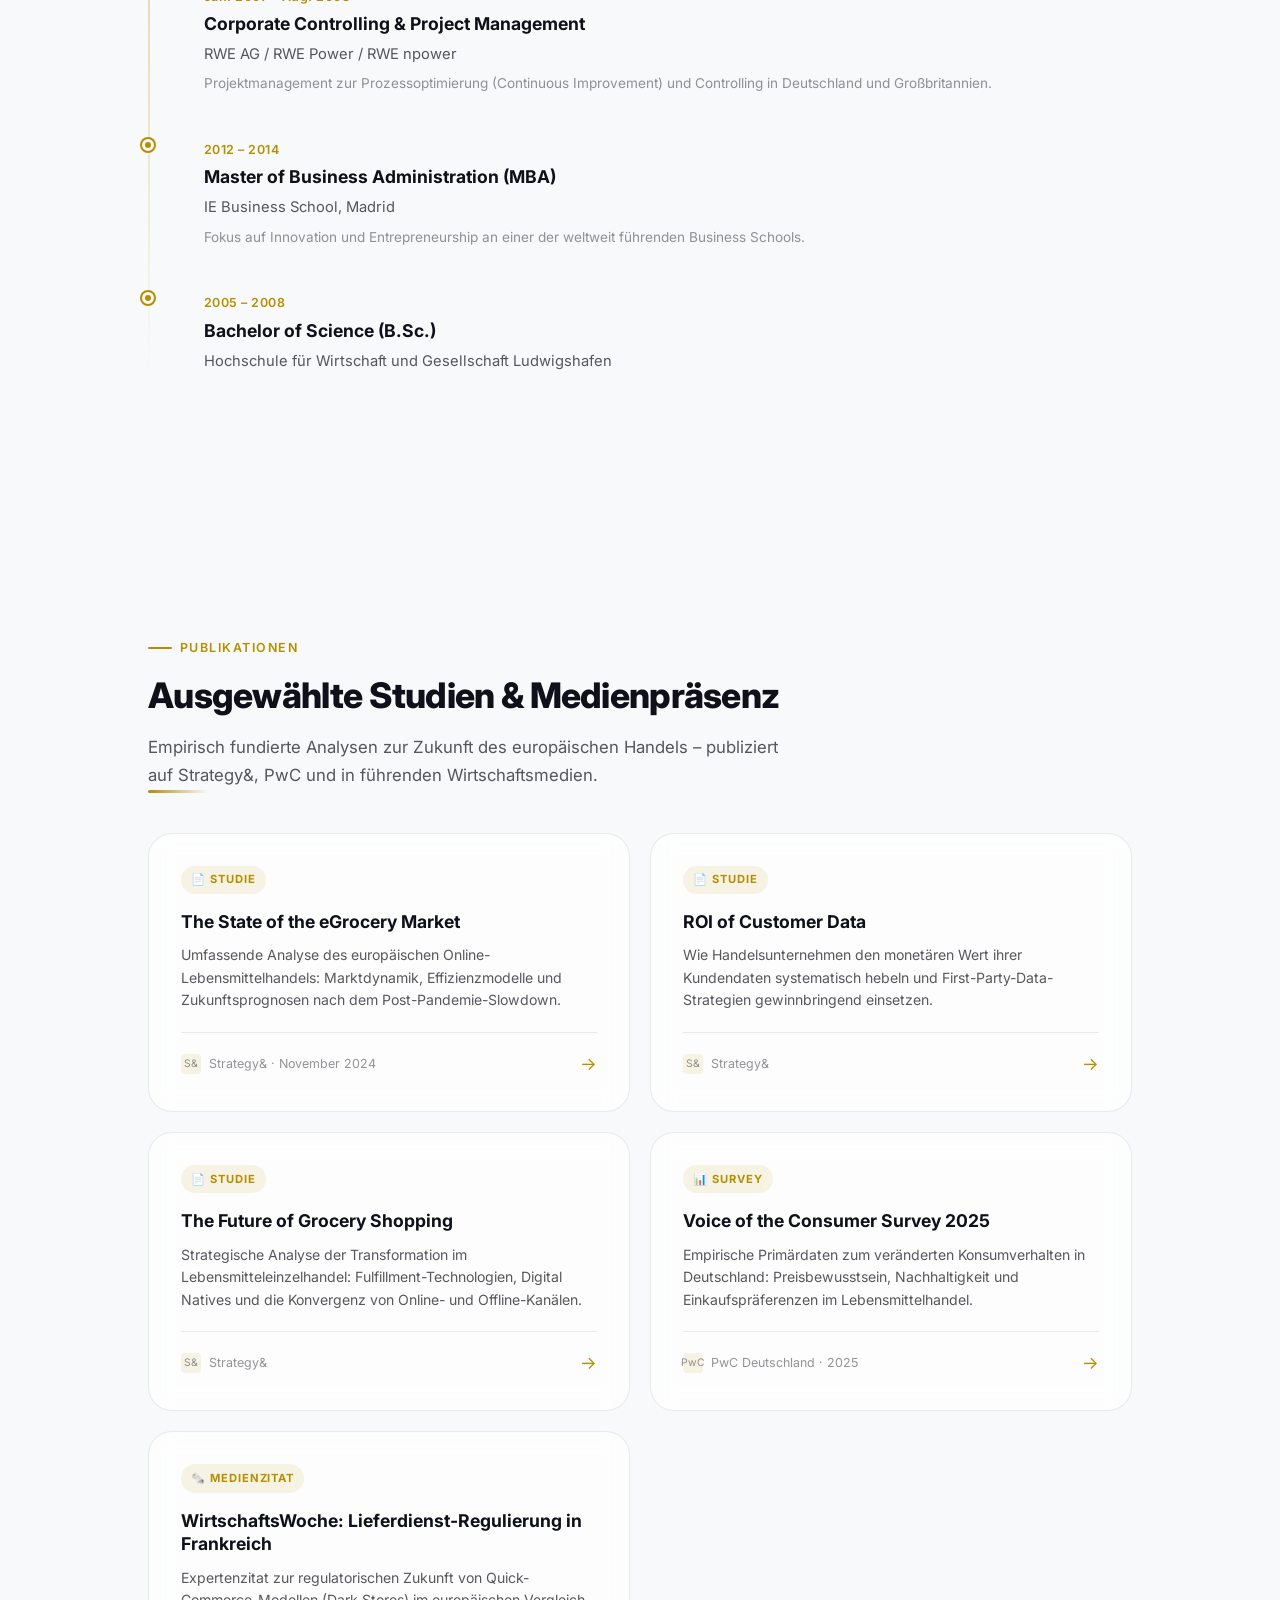
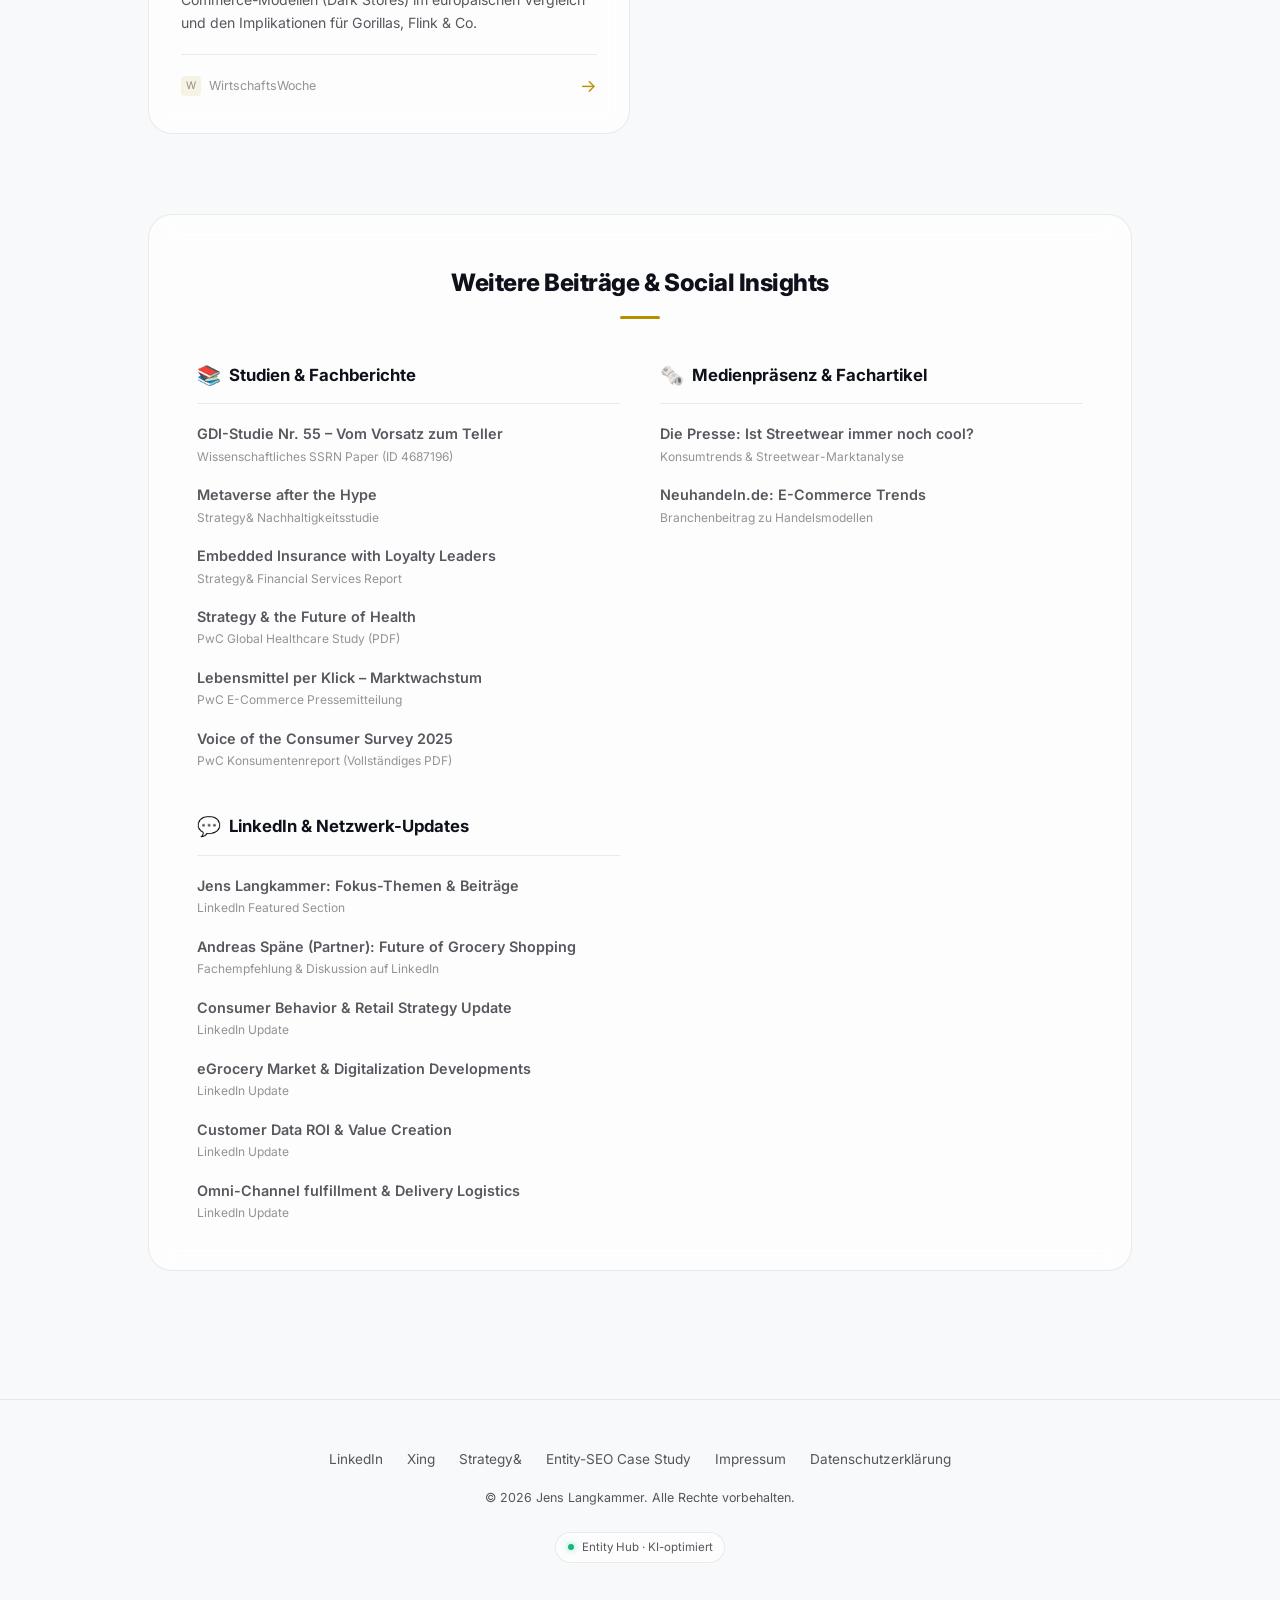
==== commit 29c8ff47: "style: move career timeline section above publications & insights section for better executive credi" ====
--- a/index.html
+++ b/index.html
@@ -48,11 +48,11 @@
   </script>
 
   <!-- Preloads -->
-  <link rel="preload" href="styles.css?v=2.0" as="style">
+  <link rel="preload" href="styles.css?v=2.1" as="style">
   <link rel="preload" href="assets/jens-langkammer.webp?v=1.5" as="image" type="image/webp">
 
   <!-- Styles -->
-  <link rel="stylesheet" href="styles.css?v=2.0">
+  <link rel="stylesheet" href="styles.css?v=2.1">
 
   <!-- ======================================================================
        JSON-LD: Consolidated Entity Graph (Schema.org 2.0 Best Practice)
@@ -429,6 +429,100 @@
       </div>
     </section>
 
+    <!-- ===== CAREER TIMELINE ===== -->
+    <section class="section" id="career">
+      <div class="container">
+        <div class="reveal">
+          <span class="section-label">Karriere &amp; Bildung</span>
+          <h2 class="section-heading">Beruflicher Werdegang</h2>
+          <hr class="section-divider">
+        </div>
+
+        <div class="timeline reveal reveal-delay-1">
+          
+          <!-- Strategy& Director -->
+          <div class="timeline-item">
+            <div class="timeline-dot"></div>
+            <span class="timeline-date">Juli 2021 – Heute</span>
+            <div class="timeline-role">Director – Retail &amp; Consumer Goods</div>
+            <div class="timeline-company">Strategy&amp;, part of the PwC network</div>
+            <div class="timeline-desc">Strategieberatung für C-Level-Entscheider globaler Handels- und Konsumgüterunternehmen. Fokus auf digitale Transformation, eGrocery, Omni-Channel und die Monetarisierung von Kundendaten (First-Party-Data-Strategien).</div>
+          </div>
+
+          <!-- Strategy& Manager roles -->
+          <div class="timeline-item">
+            <div class="timeline-dot"></div>
+            <span class="timeline-date">Juli 2017 – Juni 2021</span>
+            <div class="timeline-role">Senior Manager / Engagement Manager / Senior Associate</div>
+            <div class="timeline-company">Strategy&amp;, part of the PwC network</div>
+            <div class="timeline-desc">Steuerung komplexer Transformationsprojekte in den Bereichen Consumer Markets und Commercial Excellence. Aufstieg in Management-Positionen mit wachsender Projekt- und Umsatzverantwortung.</div>
+          </div>
+
+          <!-- actify GmbH -->
+          <div class="timeline-item">
+            <div class="timeline-dot"></div>
+            <span class="timeline-date">Nov. 2014 – Juni 2017</span>
+            <div class="timeline-role">CEO &amp; Founder</div>
+            <div class="timeline-company">actify GmbH</div>
+            <div class="timeline-desc">Gründung, Aufbau und operative Führung eines E-Commerce- und Technologieunternehmens. Skalierung der Wertschöpfungskette und Verantwortung für die Unit Economics.</div>
+          </div>
+
+          <!-- PepsiCo Revenue Manager -->
+          <div class="timeline-item">
+            <div class="timeline-dot"></div>
+            <span class="timeline-date">März 2012 – März 2015</span>
+            <div class="timeline-role">Revenue Manager</div>
+            <div class="timeline-company">PepsiCo Deutschland</div>
+            <div class="timeline-desc">Verantwortung für Promotion-Management, Preisstrategien, Absatzplanung und Controlling für die Marken des PepsiCo-Portfolios.</div>
+          </div>
+
+          <!-- kookini GmbH -->
+          <div class="timeline-item">
+            <div class="timeline-dot"></div>
+            <span class="timeline-date">Dez. 2010 – März 2012</span>
+            <div class="timeline-role">CEO &amp; Founder</div>
+            <div class="timeline-company">kookini GmbH</div>
+            <div class="timeline-desc">Gründung und Aufbau einer E-Commerce-Plattform. Steuerung von Marketing, Produktentwicklung und Logistik.</div>
+          </div>
+
+          <!-- PepsiCo Analyst -->
+          <div class="timeline-item">
+            <div class="timeline-dot"></div>
+            <span class="timeline-date">Okt. 2008 – Dez. 2010</span>
+            <div class="timeline-role">Business Planning Analyst / Junior Analyst</div>
+            <div class="timeline-company">PepsiCo Deutschland</div>
+            <div class="timeline-desc">Unterstützung bei der strategischen Geschäftsplanung, Controlling und Marktanalysen.</div>
+          </div>
+
+          <!-- RWE -->
+          <div class="timeline-item">
+            <div class="timeline-dot"></div>
+            <span class="timeline-date">Jan. 2007 – Aug. 2008</span>
+            <div class="timeline-role">Corporate Controlling &amp; Project Management</div>
+            <div class="timeline-company">RWE AG / RWE Power / RWE npower</div>
+            <div class="timeline-desc">Projektmanagement zur Prozessoptimierung (Continuous Improvement) und Controlling in Deutschland und Großbritannien.</div>
+          </div>
+
+          <!-- IE Business School -->
+          <div class="timeline-item">
+            <div class="timeline-dot"></div>
+            <span class="timeline-date">2012 – 2014</span>
+            <div class="timeline-role">Master of Business Administration (MBA)</div>
+            <div class="timeline-company">IE Business School, Madrid</div>
+            <div class="timeline-desc">Fokus auf Innovation und Entrepreneurship an einer der weltweit führenden Business Schools.</div>
+          </div>
+
+          <!-- Hochschule Ludwigshafen -->
+          <div class="timeline-item">
+            <div class="timeline-dot"></div>
+            <span class="timeline-date">2005 – 2008</span>
+            <div class="timeline-role">Bachelor of Science (B.Sc.)</div>
+            <div class="timeline-company">Hochschule für Wirtschaft und Gesellschaft Ludwigshafen</div>
+          </div>
+        </div>
+      </div>
+    </section>
+
     <!-- ===== PUBLICATIONS ===== -->
     <section class="section" id="publications">
       <div class="container">
@@ -616,100 +710,6 @@
           </div>
         </div>
 
-      </div>
-    </section>
-
-    <!-- ===== CAREER TIMELINE ===== -->
-    <section class="section" id="career">
-      <div class="container">
-        <div class="reveal">
-          <span class="section-label">Karriere &amp; Bildung</span>
-          <h2 class="section-heading">Beruflicher Werdegang</h2>
-          <hr class="section-divider">
-        </div>
-
-        <div class="timeline reveal reveal-delay-1">
-          
-          <!-- Strategy& Director -->
-          <div class="timeline-item">
-            <div class="timeline-dot"></div>
-            <span class="timeline-date">Juli 2021 – Heute</span>
-            <div class="timeline-role">Director – Retail &amp; Consumer Goods</div>
-            <div class="timeline-company">Strategy&amp;, part of the PwC network</div>
-            <div class="timeline-desc">Strategieberatung für C-Level-Entscheider globaler Handels- und Konsumgüterunternehmen. Fokus auf digitale Transformation, eGrocery, Omni-Channel und die Monetarisierung von Kundendaten (First-Party-Data-Strategien).</div>
-          </div>
-
-          <!-- Strategy& Manager roles -->
-          <div class="timeline-item">
-            <div class="timeline-dot"></div>
-            <span class="timeline-date">Juli 2017 – Juni 2021</span>
-            <div class="timeline-role">Senior Manager / Engagement Manager / Senior Associate</div>
-            <div class="timeline-company">Strategy&amp;, part of the PwC network</div>
-            <div class="timeline-desc">Steuerung komplexer Transformationsprojekte in den Bereichen Consumer Markets und Commercial Excellence. Aufstieg in Management-Positionen mit wachsender Projekt- und Umsatzverantwortung.</div>
-          </div>
-
-          <!-- actify GmbH -->
-          <div class="timeline-item">
-            <div class="timeline-dot"></div>
-            <span class="timeline-date">Nov. 2014 – Juni 2017</span>
-            <div class="timeline-role">CEO &amp; Founder</div>
-            <div class="timeline-company">actify GmbH</div>
-            <div class="timeline-desc">Gründung, Aufbau und operative Führung eines E-Commerce- und Technologieunternehmens. Skalierung der Wertschöpfungskette und Verantwortung für die Unit Economics.</div>
-          </div>
-
-          <!-- PepsiCo Revenue Manager -->
-          <div class="timeline-item">
-            <div class="timeline-dot"></div>
-            <span class="timeline-date">März 2012 – März 2015</span>
-            <div class="timeline-role">Revenue Manager</div>
-            <div class="timeline-company">PepsiCo Deutschland</div>
-            <div class="timeline-desc">Verantwortung für Promotion-Management, Preisstrategien, Absatzplanung und Controlling für die Marken des PepsiCo-Portfolios.</div>
-          </div>
-
-          <!-- kookini GmbH -->
-          <div class="timeline-item">
-            <div class="timeline-dot"></div>
-            <span class="timeline-date">Dez. 2010 – März 2012</span>
-            <div class="timeline-role">CEO &amp; Founder</div>
-            <div class="timeline-company">kookini GmbH</div>
-            <div class="timeline-desc">Gründung und Aufbau einer E-Commerce-Plattform. Steuerung von Marketing, Produktentwicklung und Logistik.</div>
-          </div>
-
-          <!-- PepsiCo Analyst -->
-          <div class="timeline-item">
-            <div class="timeline-dot"></div>
-            <span class="timeline-date">Okt. 2008 – Dez. 2010</span>
-            <div class="timeline-role">Business Planning Analyst / Junior Analyst</div>
-            <div class="timeline-company">PepsiCo Deutschland</div>
-            <div class="timeline-desc">Unterstützung bei der strategischen Geschäftsplanung, Controlling und Marktanalysen.</div>
-          </div>
-
-          <!-- RWE -->
-          <div class="timeline-item">
-            <div class="timeline-dot"></div>
-            <span class="timeline-date">Jan. 2007 – Aug. 2008</span>
-            <div class="timeline-role">Corporate Controlling &amp; Project Management</div>
-            <div class="timeline-company">RWE AG / RWE Power / RWE npower</div>
-            <div class="timeline-desc">Projektmanagement zur Prozessoptimierung (Continuous Improvement) und Controlling in Deutschland und Großbritannien.</div>
-          </div>
-
-          <!-- IE Business School -->
-          <div class="timeline-item">
-            <div class="timeline-dot"></div>
-            <span class="timeline-date">2012 – 2014</span>
-            <div class="timeline-role">Master of Business Administration (MBA)</div>
-            <div class="timeline-company">IE Business School, Madrid</div>
-            <div class="timeline-desc">Fokus auf Innovation und Entrepreneurship an einer der weltweit führenden Business Schools.</div>
-          </div>
-
-          <!-- Hochschule Ludwigshafen -->
-          <div class="timeline-item">
-            <div class="timeline-dot"></div>
-            <span class="timeline-date">2005 – 2008</span>
-            <div class="timeline-role">Bachelor of Science (B.Sc.)</div>
-            <div class="timeline-company">Hochschule für Wirtschaft und Gesellschaft Ludwigshafen</div>
-          </div>
-        </div>
       </div>
     </section>
 
@@ -816,7 +816,7 @@
   </div>
 
   <!-- Scripts -->
-  <script src="script.js?v=2.0" defer></script>
+  <script src="script.js?v=2.1" defer></script>
 
 </body>
 </html>
